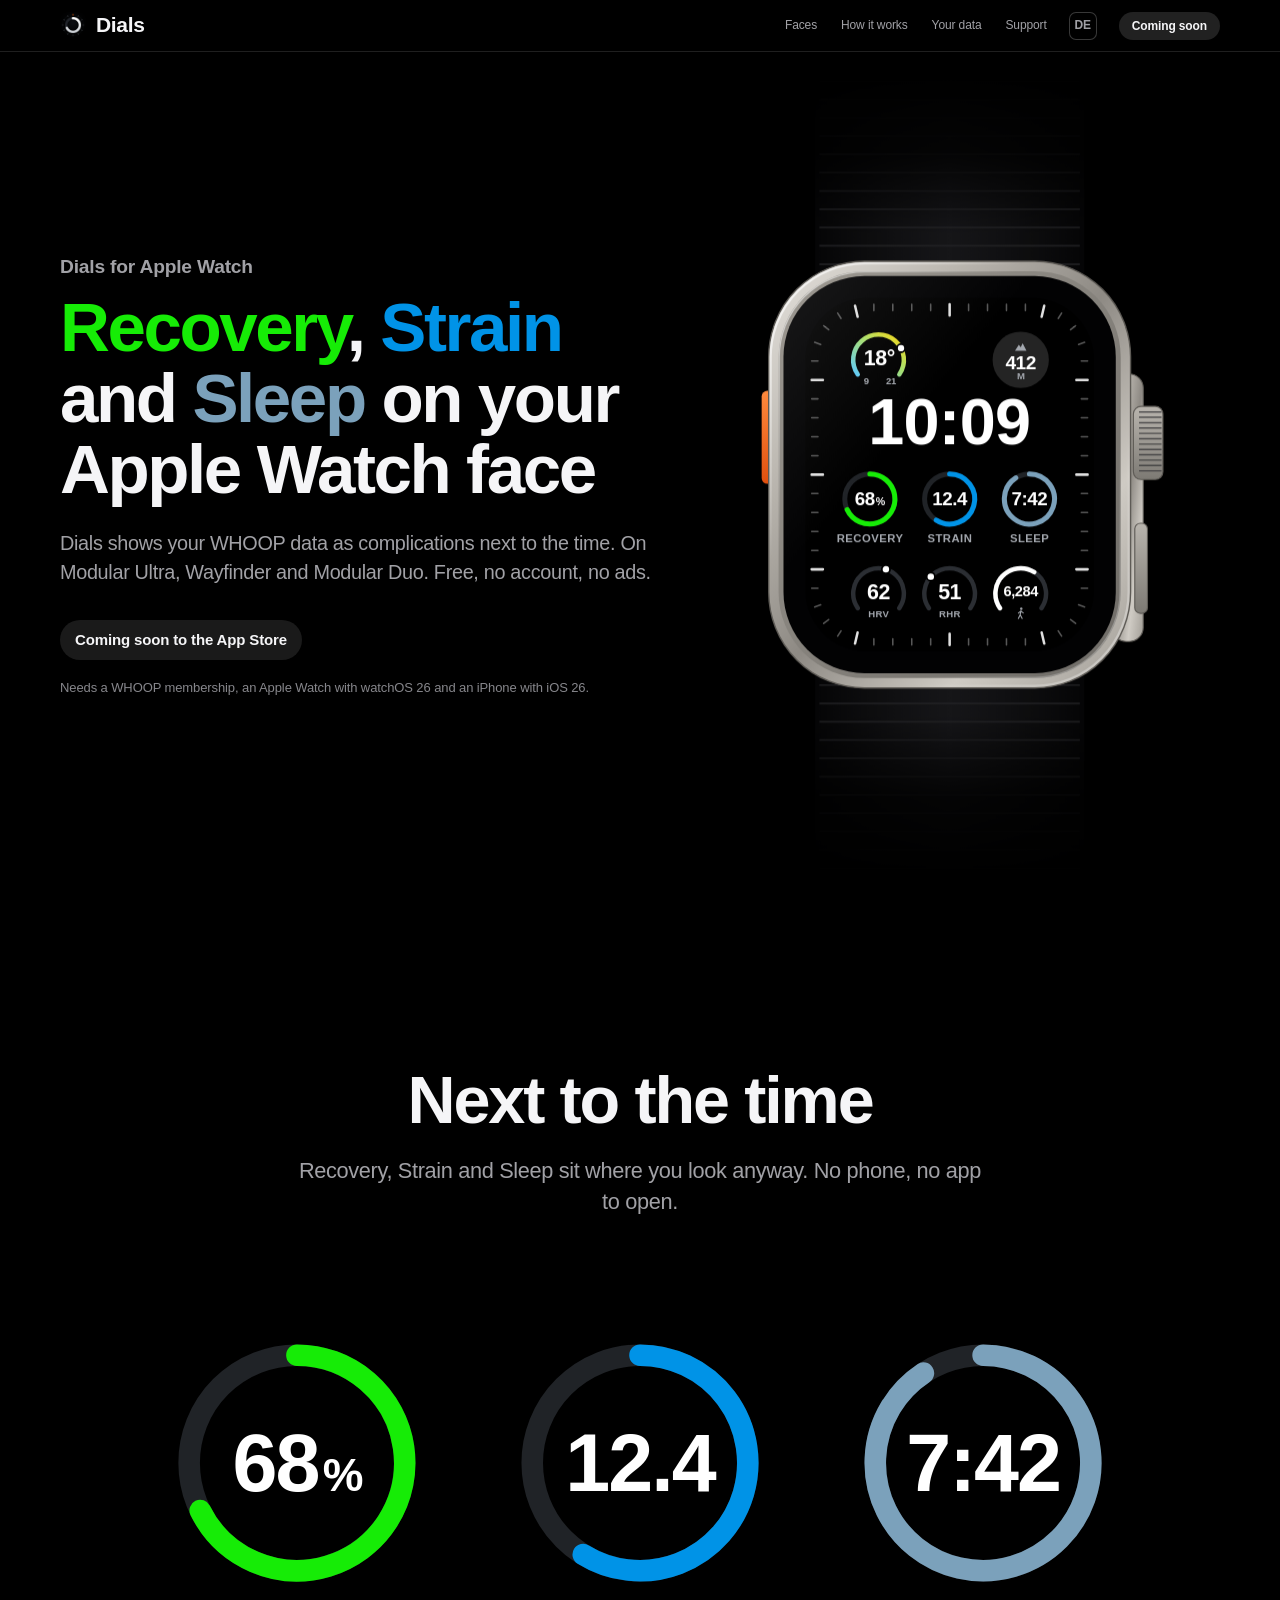
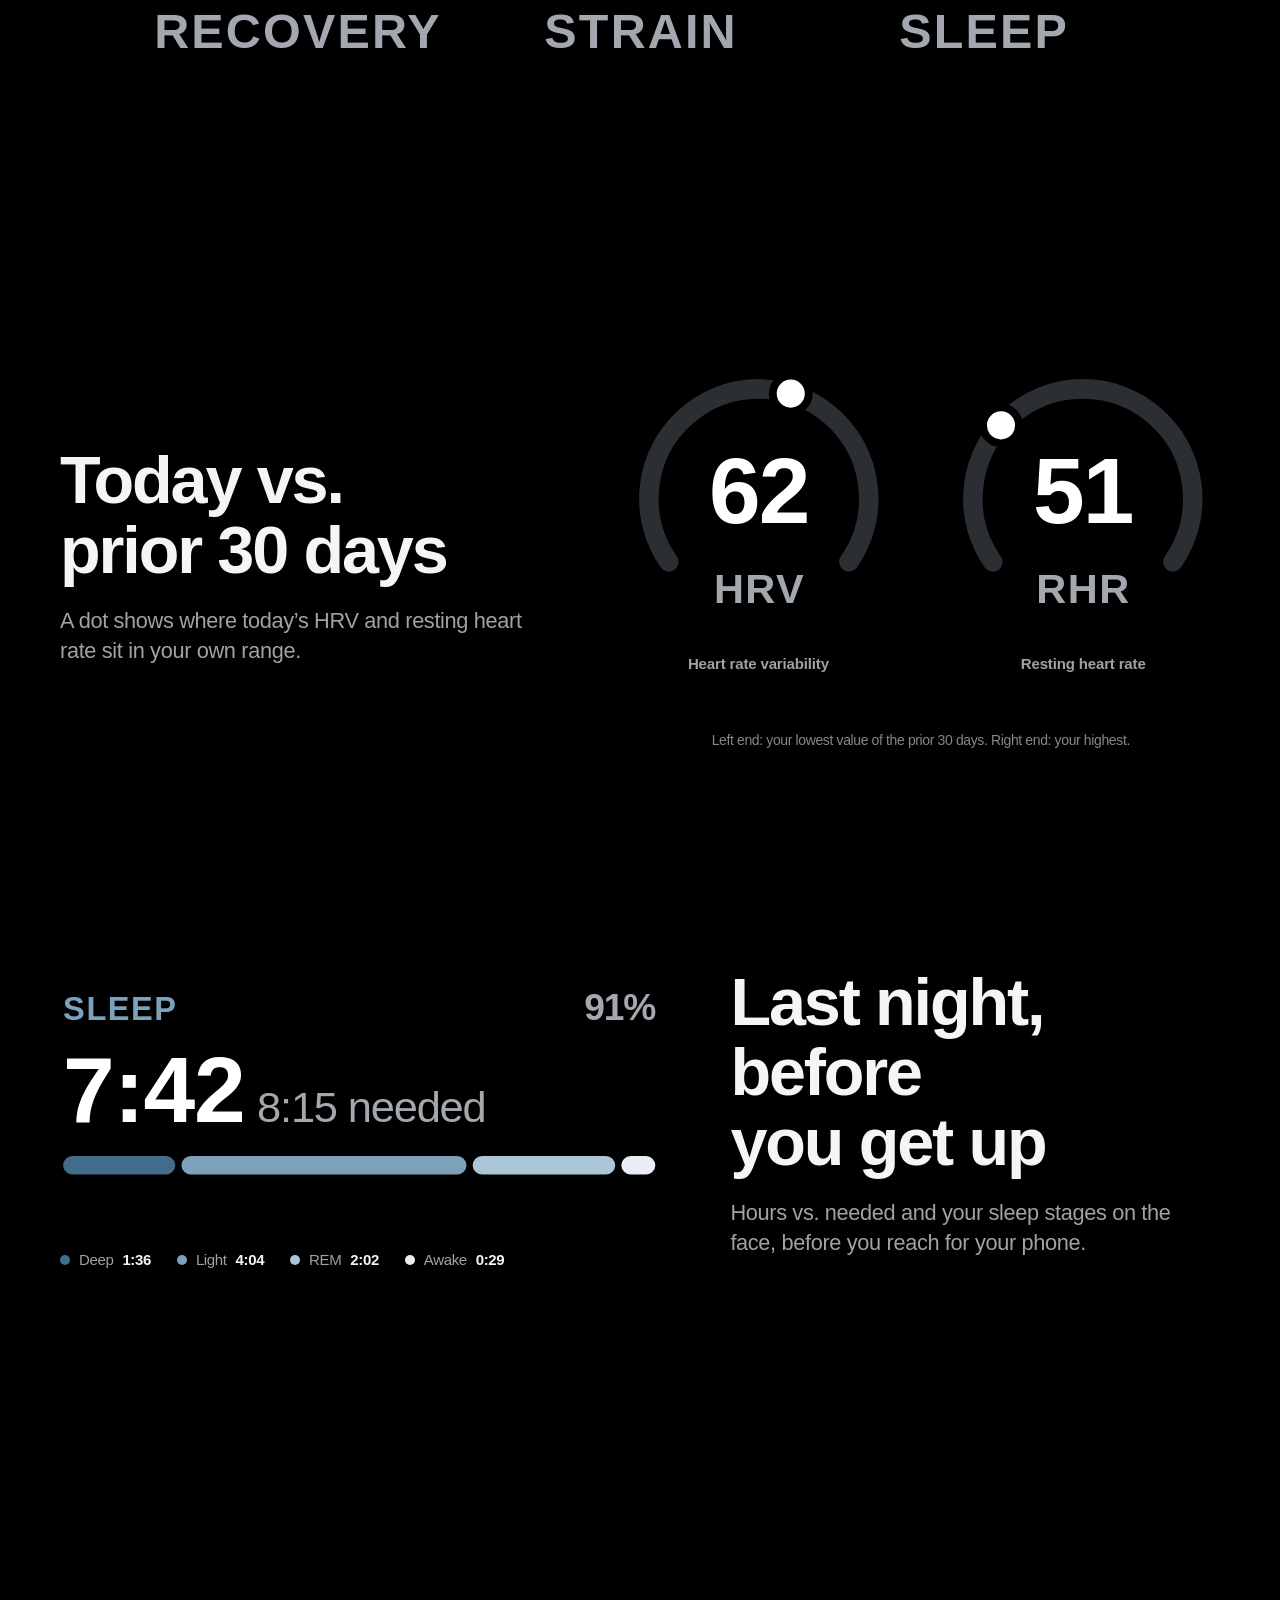
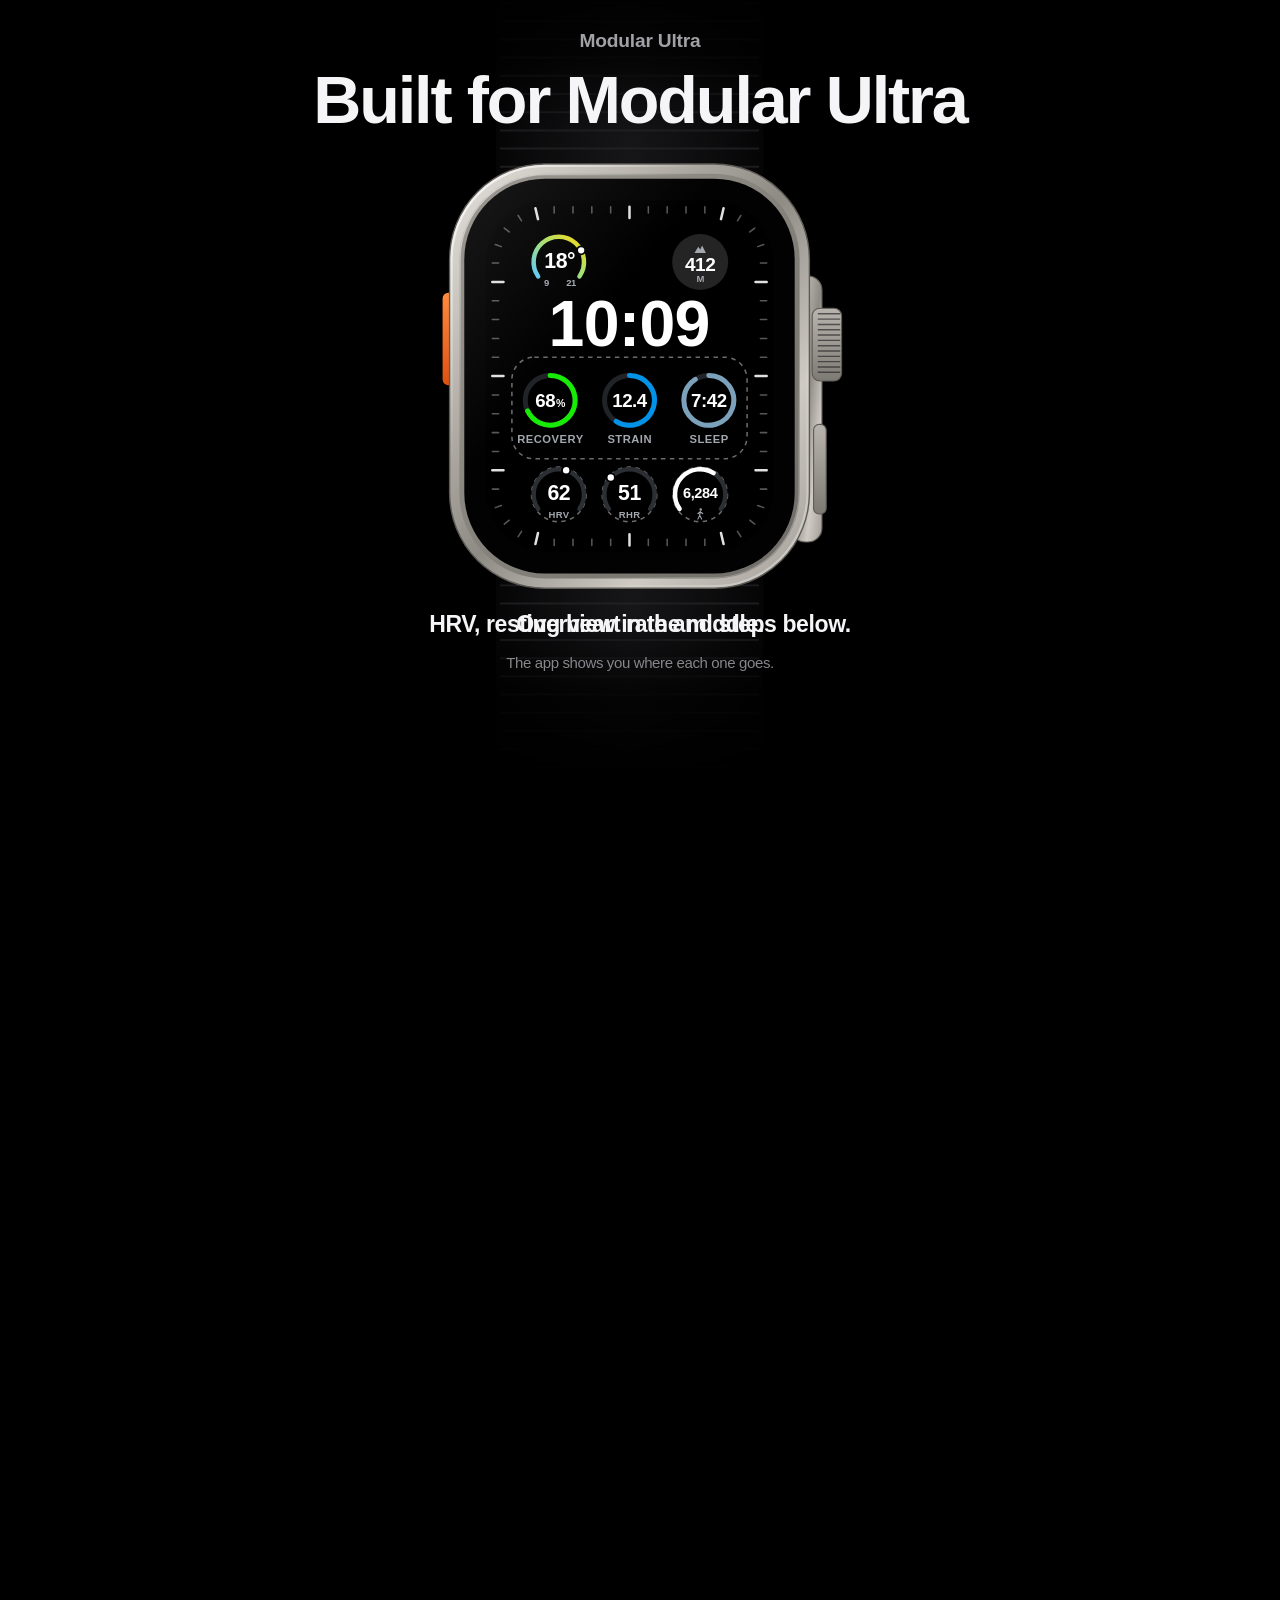
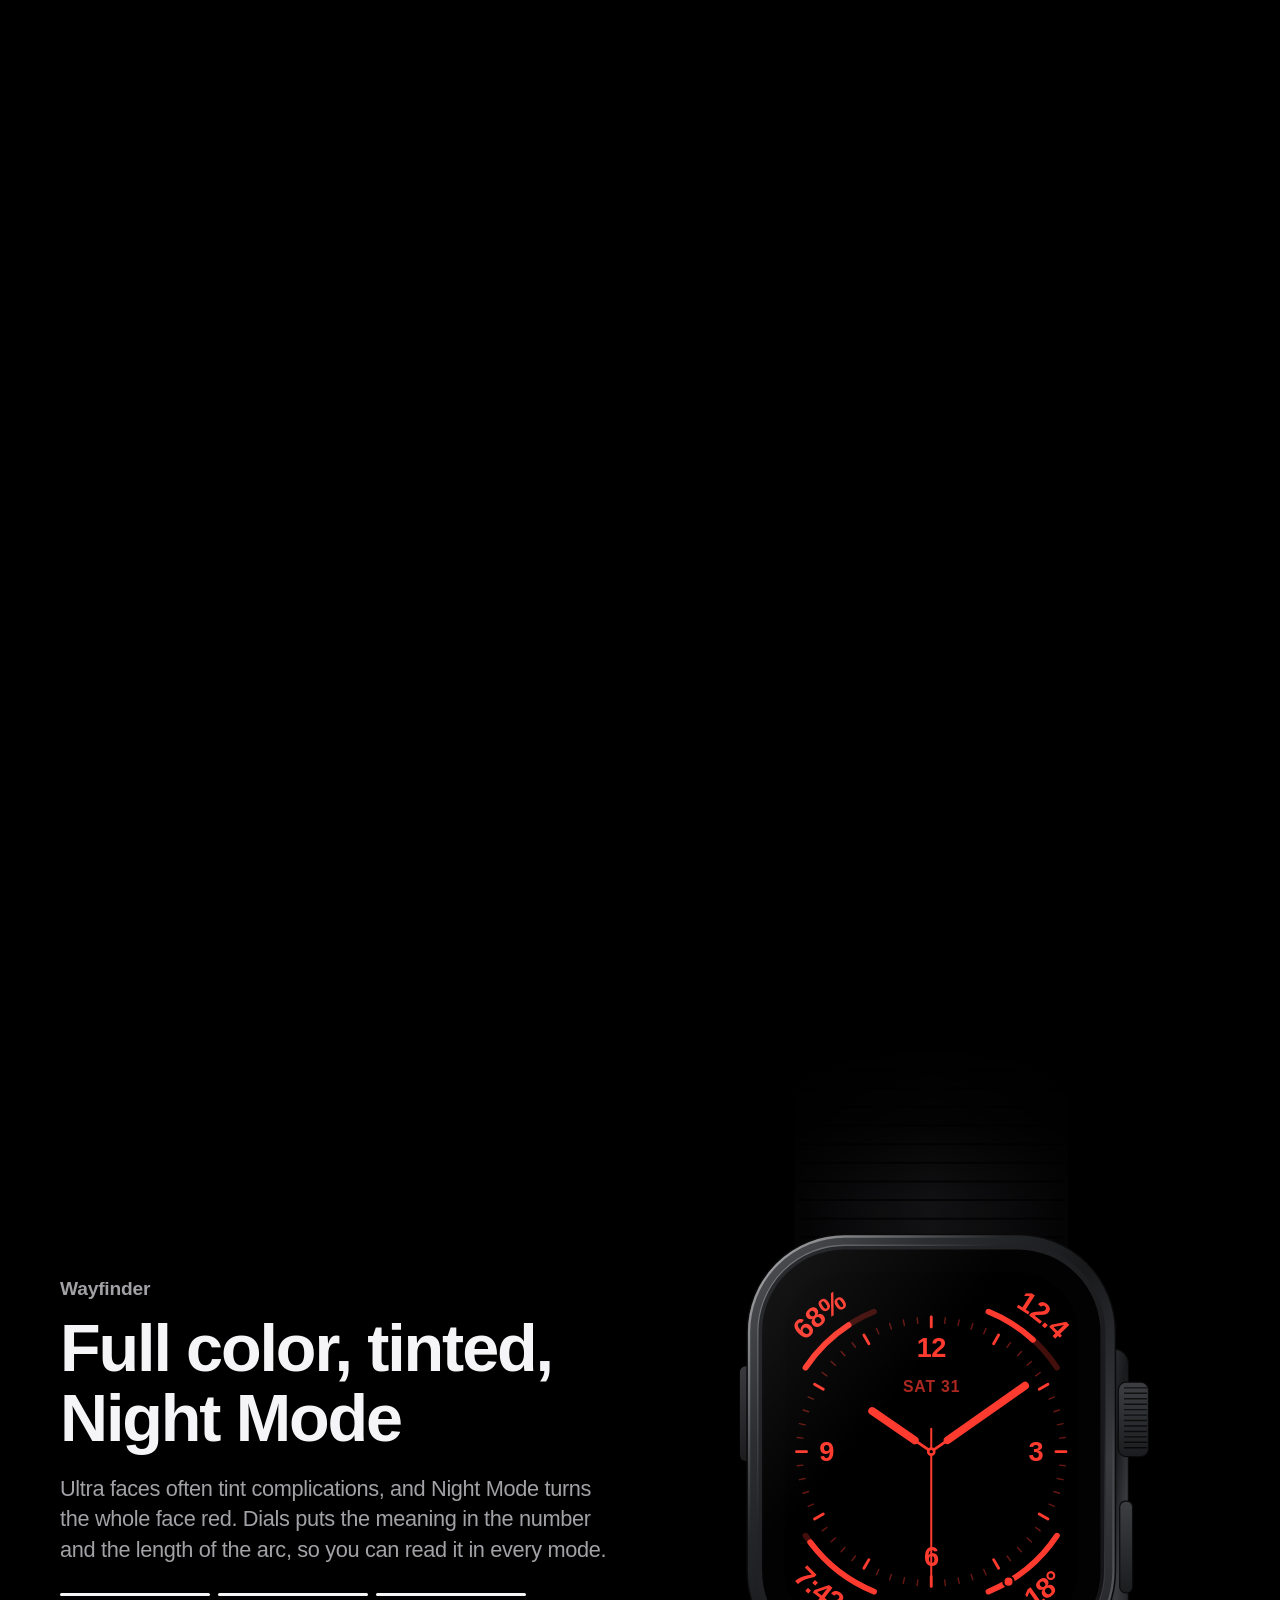
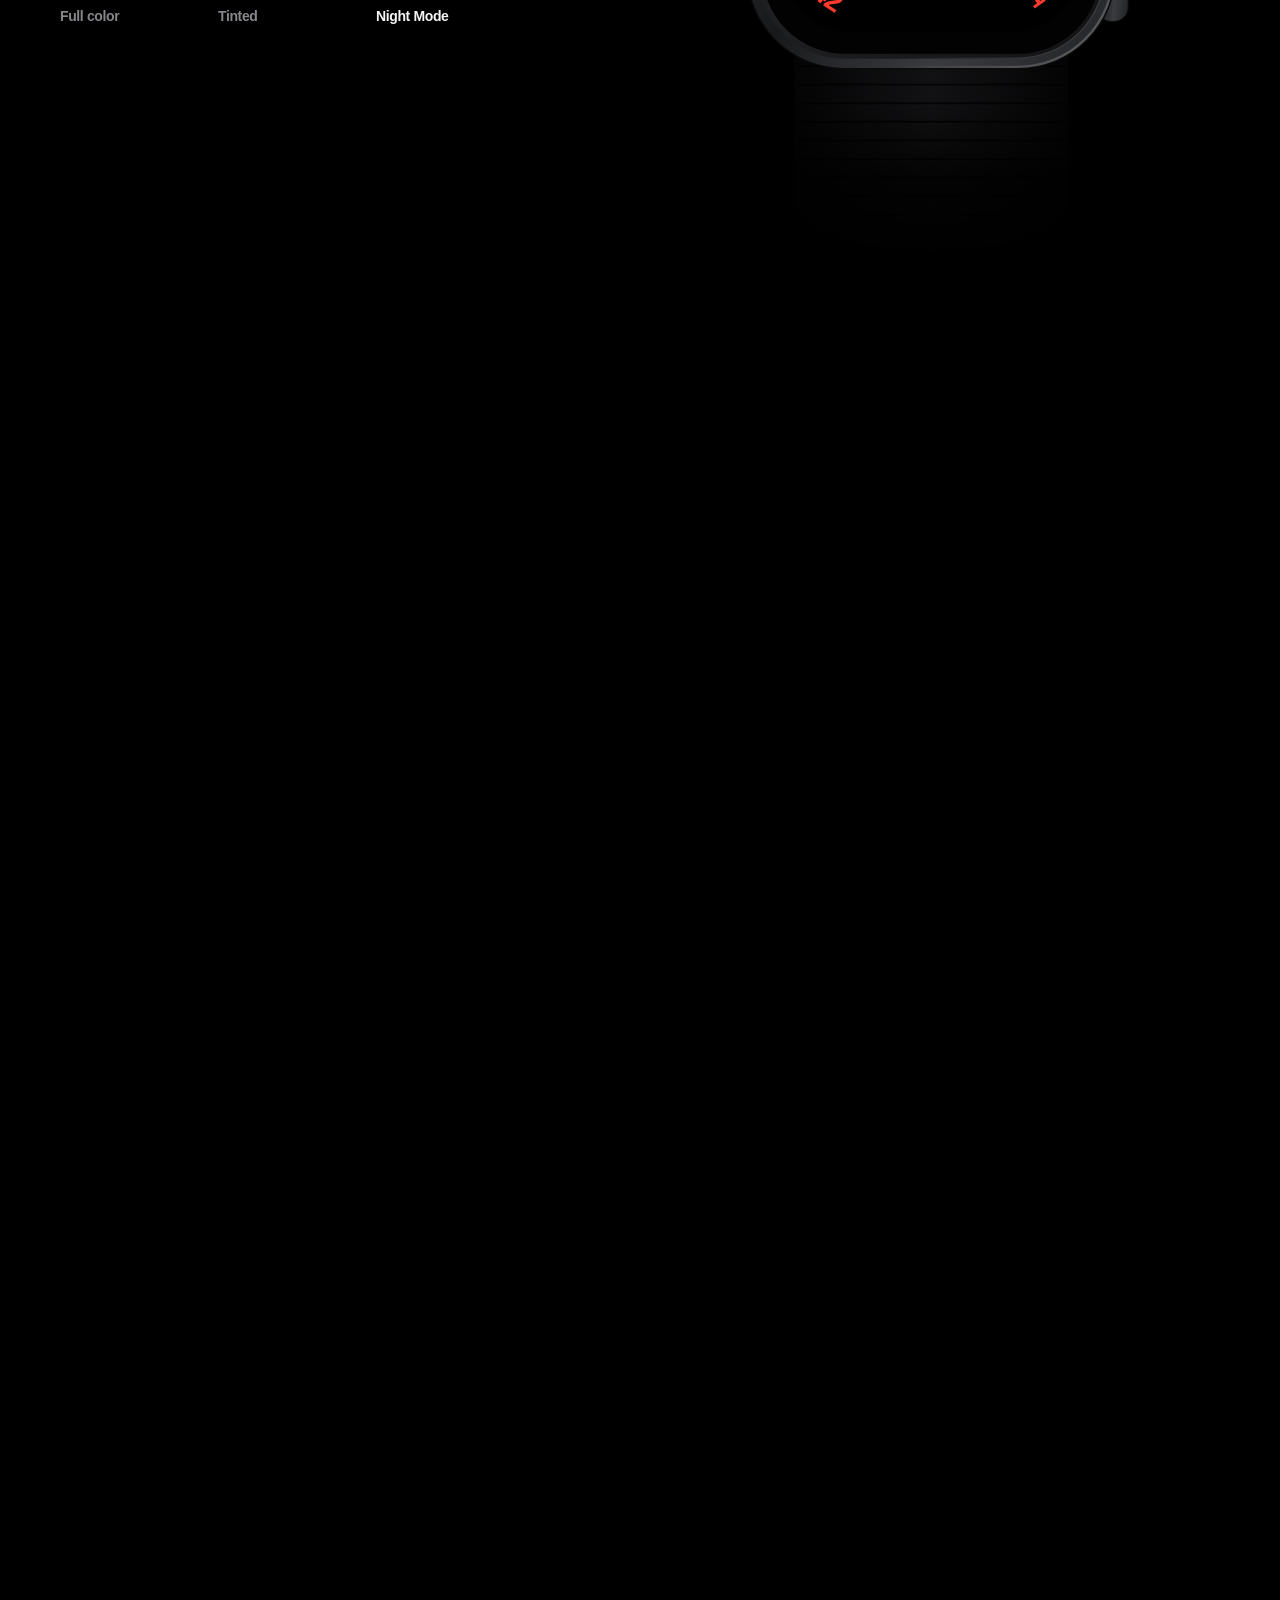
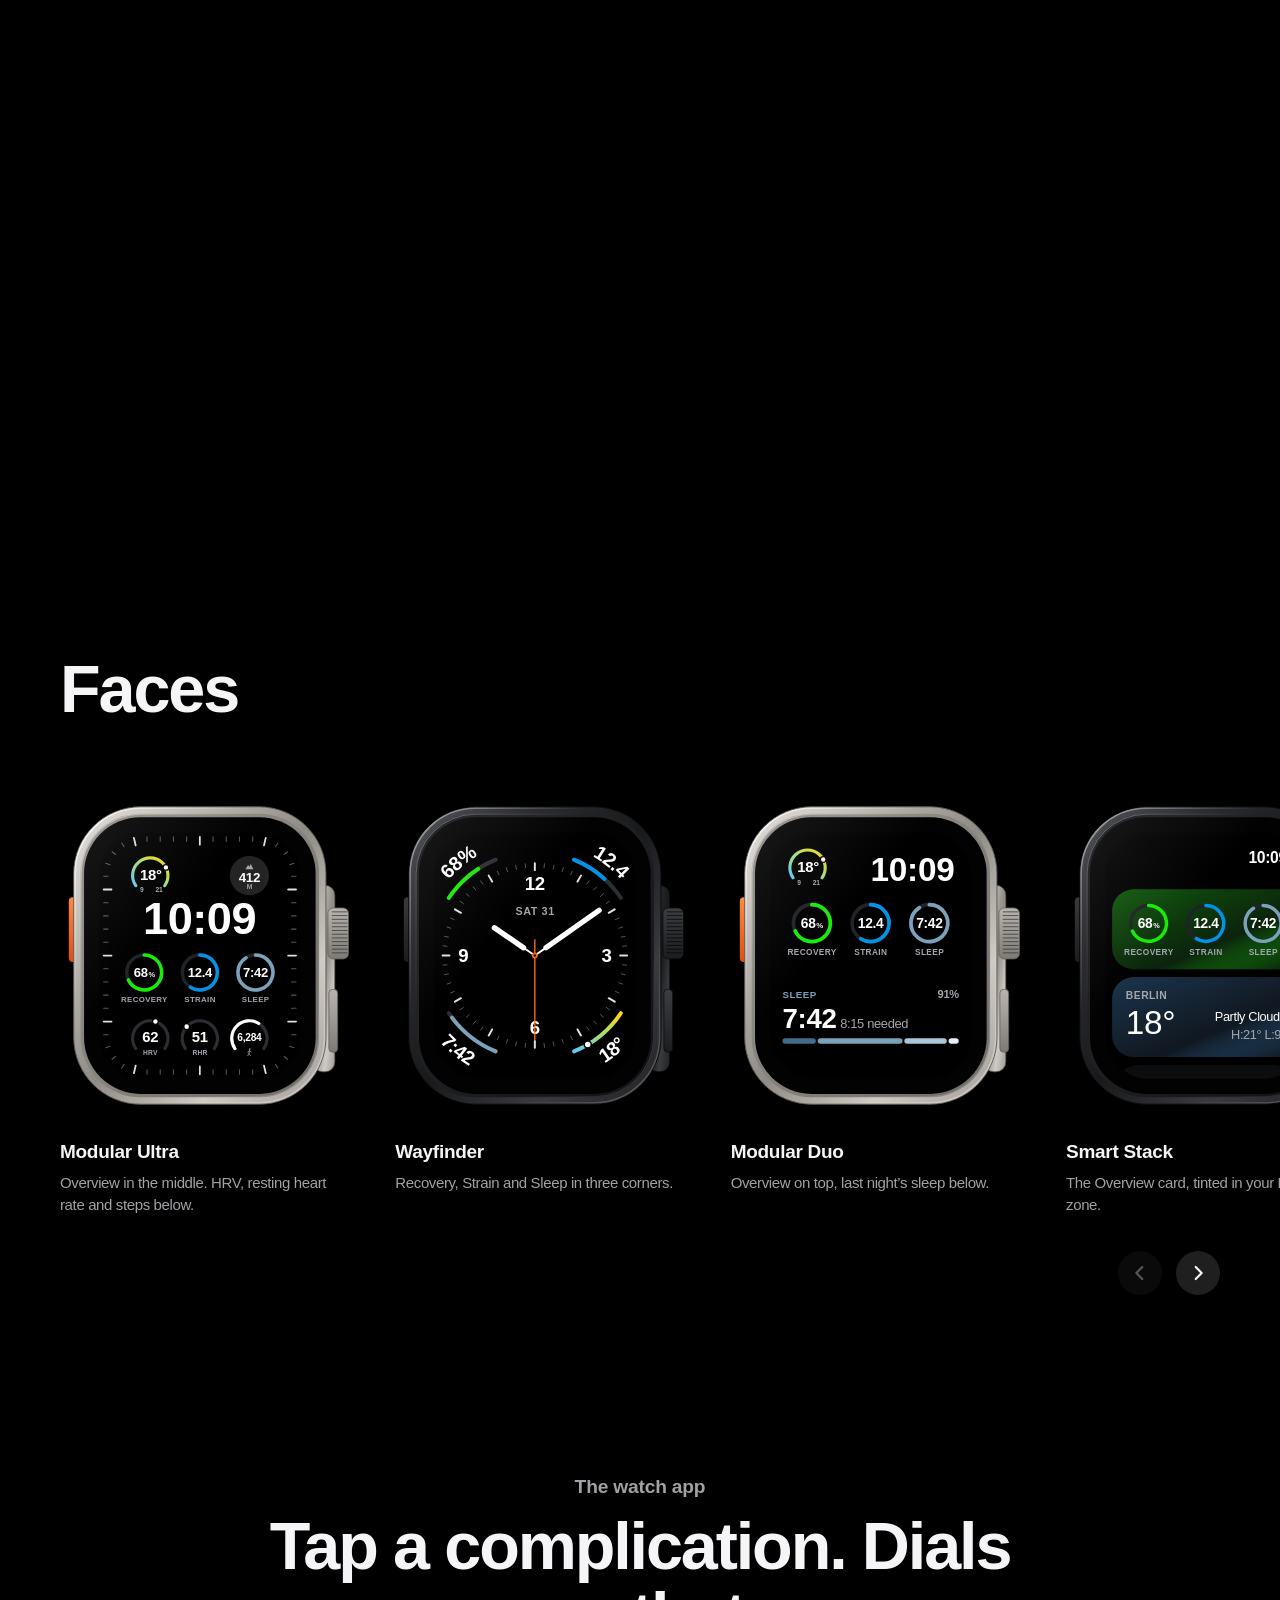
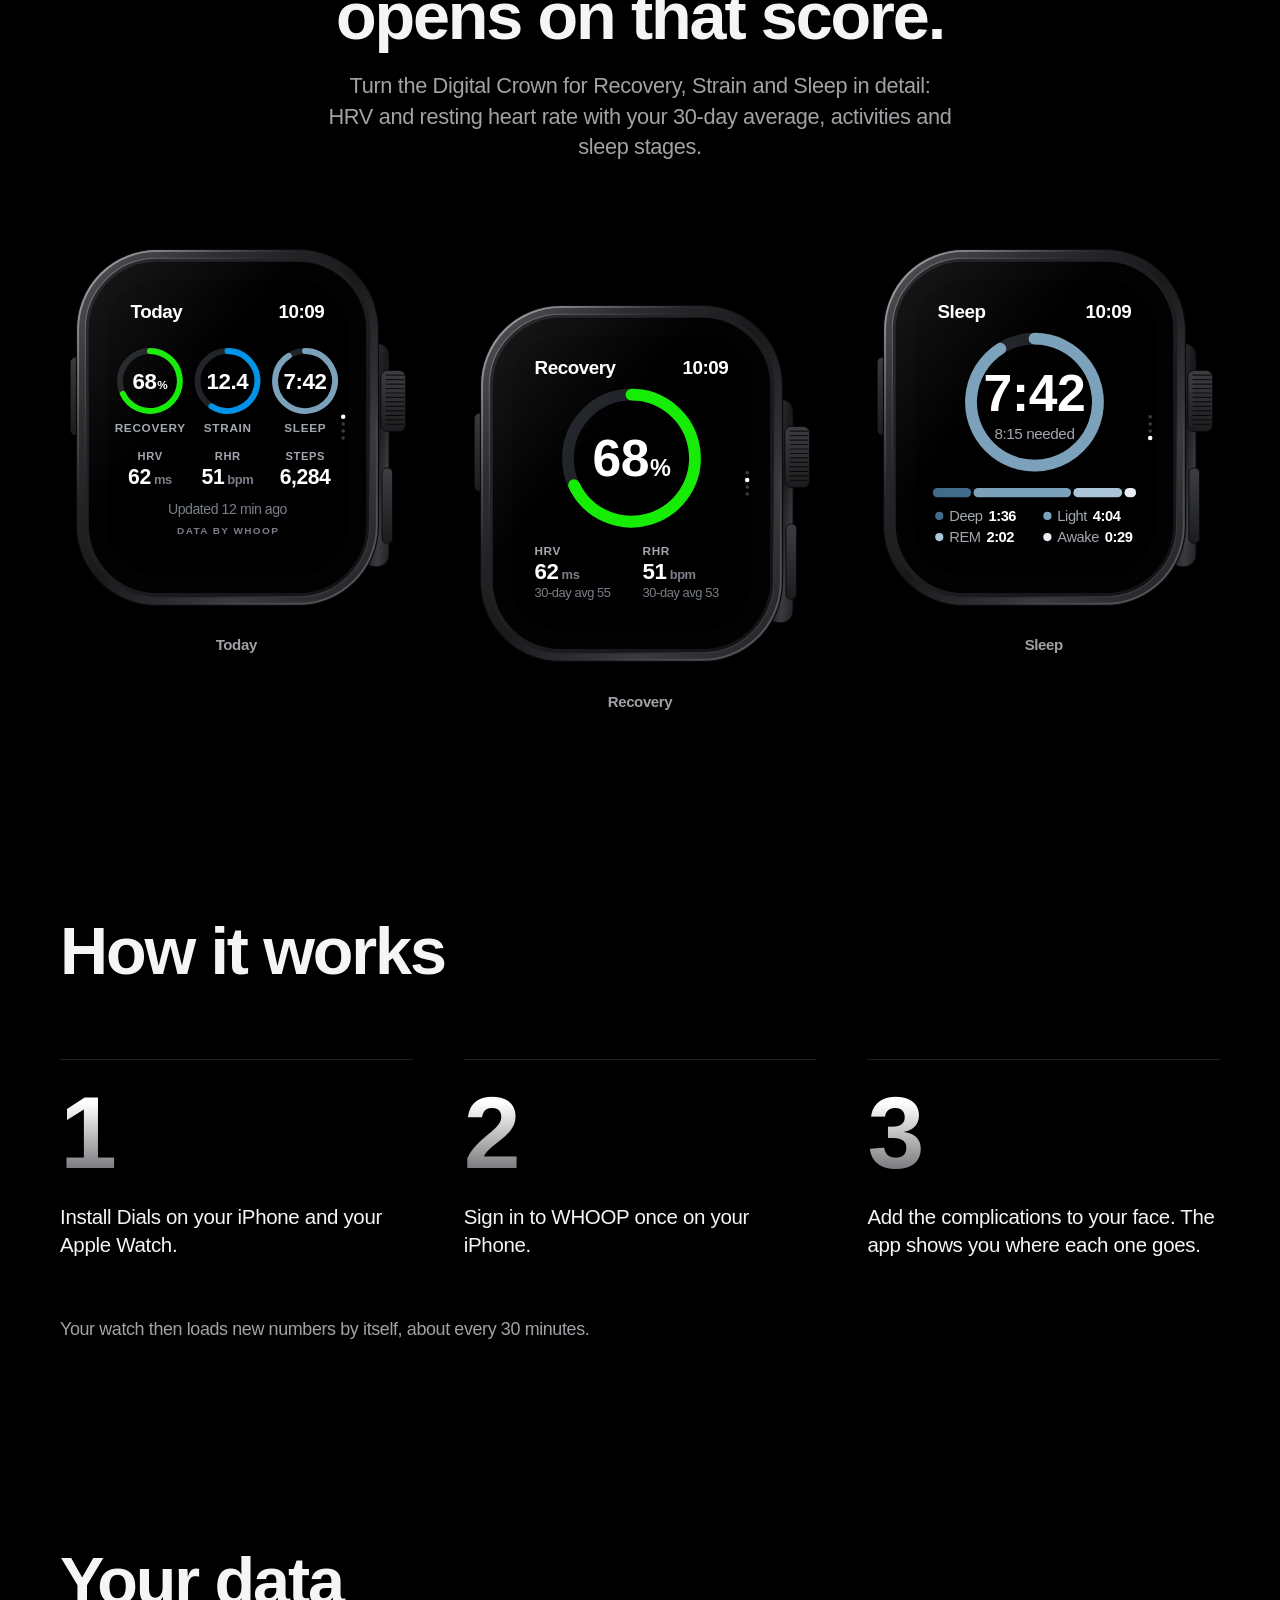
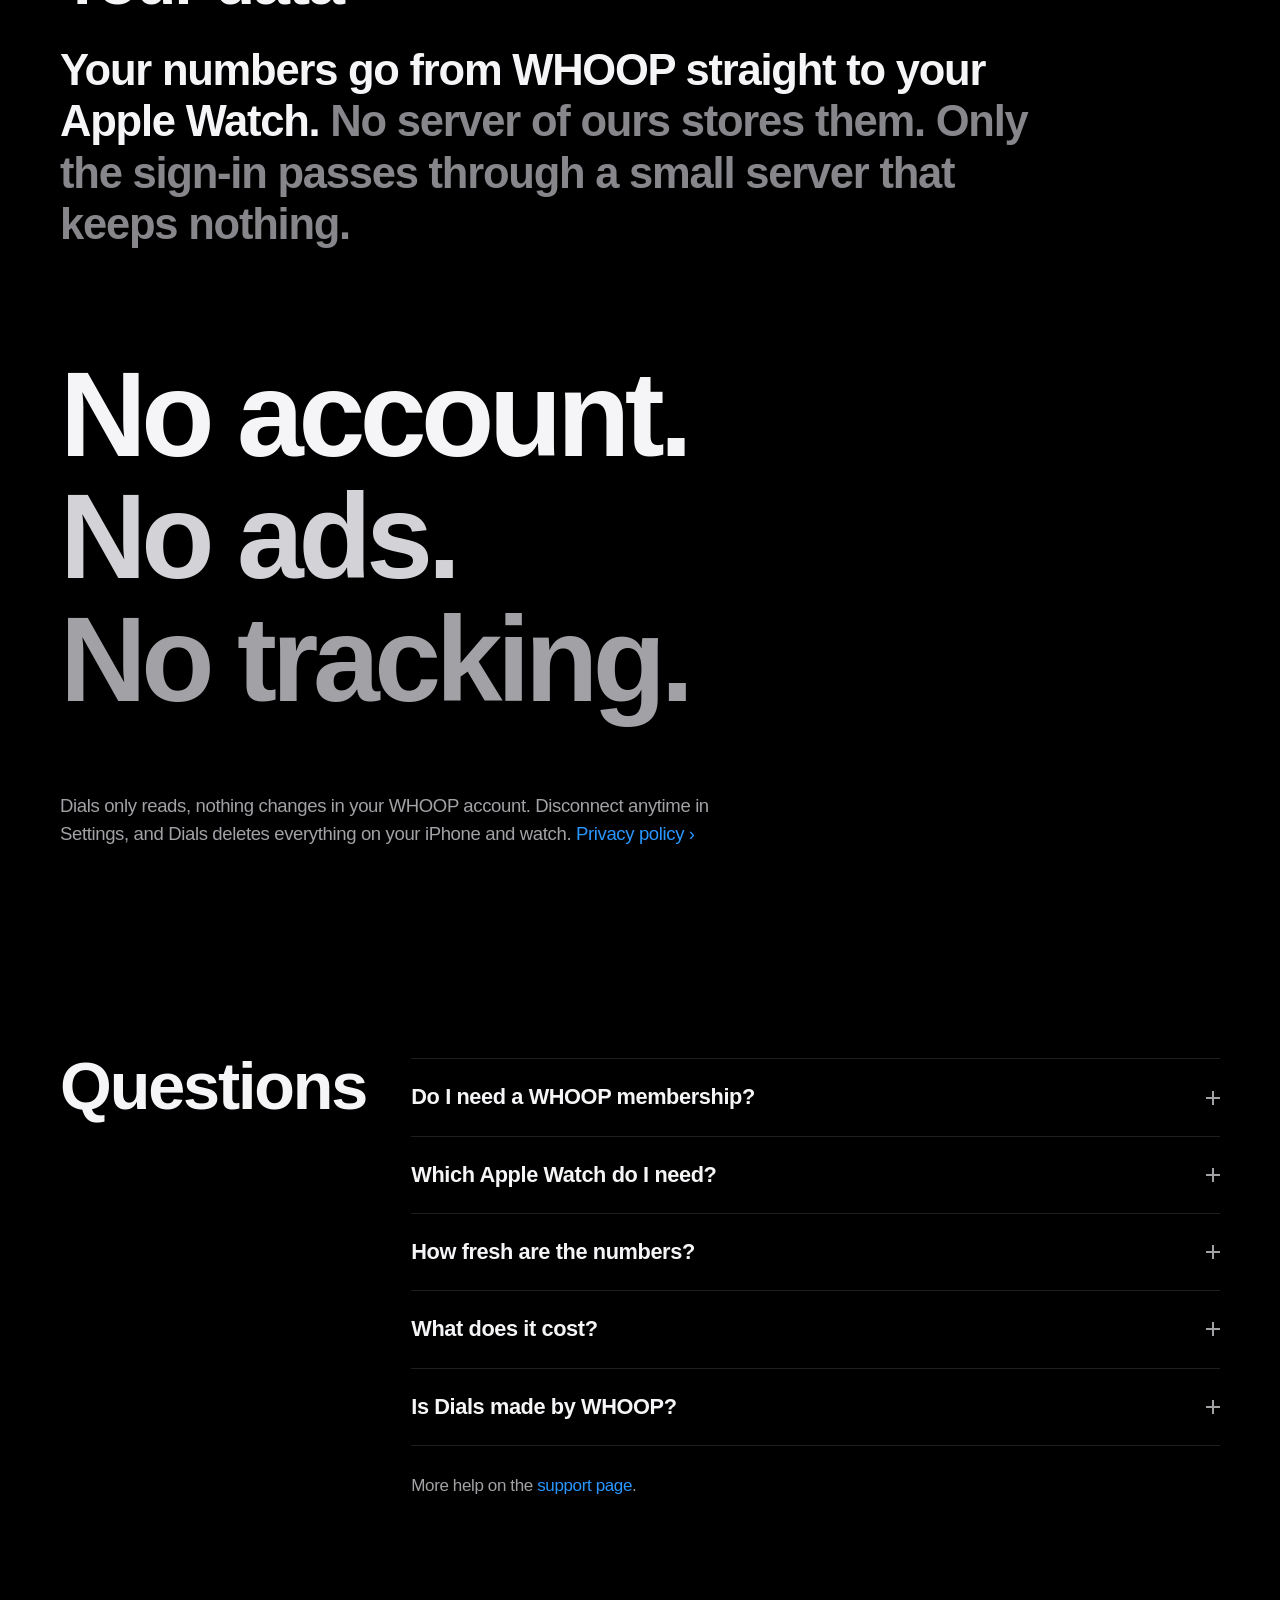
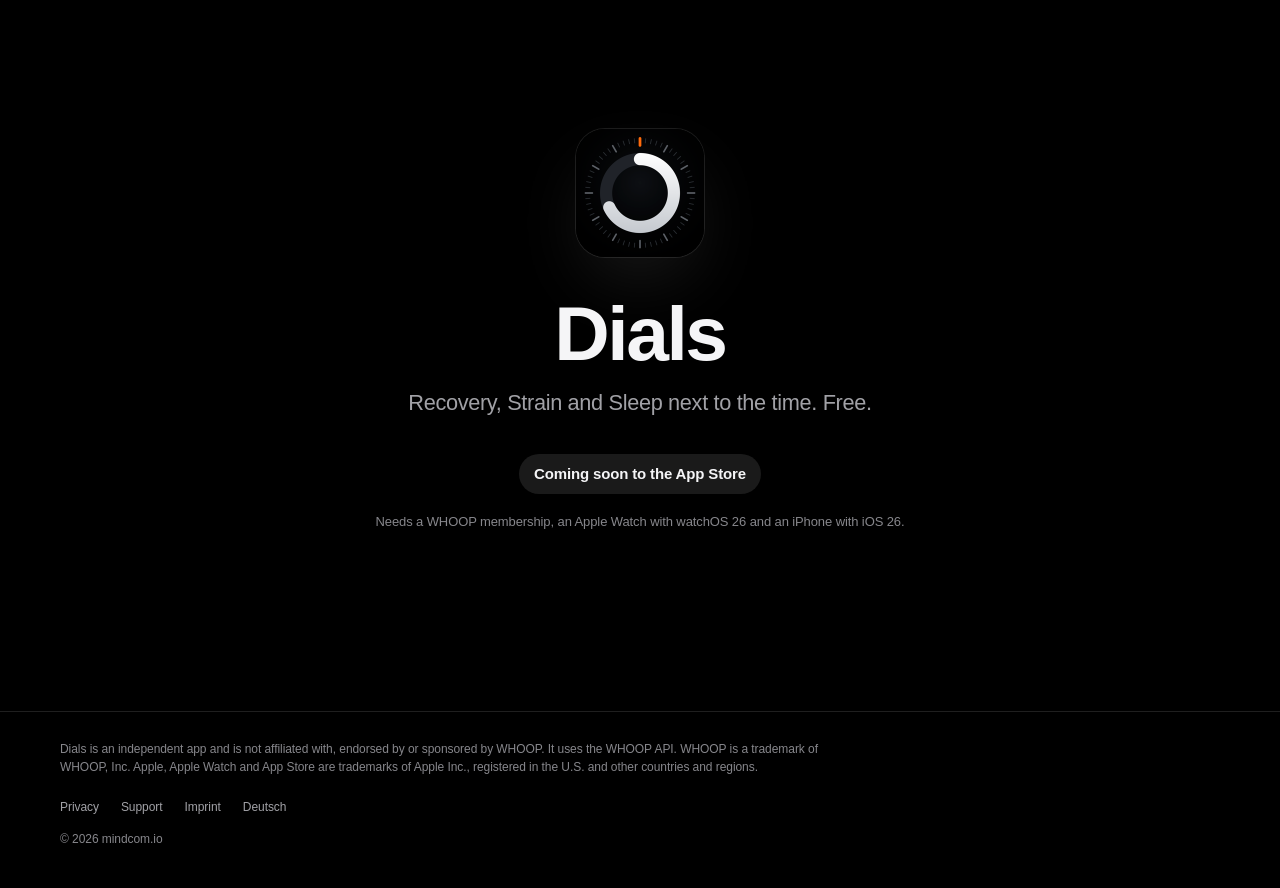
==== dials/index.html @ ec1d2c90 "Add Dials landing page under /dials/ Co-Authored-By: Claude Opus 5.5 <noreply@anthropic.com>" ====
<!doctype html>
<html lang="en">
<head>
<meta charset="utf-8">
<meta name="viewport" content="width=device-width,initial-scale=1,viewport-fit=cover">
<title>Dials: Recovery, Strain and Sleep on Apple Watch</title>
<meta name="description" content="Free app that shows your WHOOP Recovery, Strain, Sleep, HRV and resting heart rate as complications on Modular Ultra, Wayfinder and Modular Duo.">
<link rel="canonical" href="https://mindcom.io/dials/">
<link rel="alternate" hreflang="en" href="https://mindcom.io/dials/">
<link rel="alternate" hreflang="de" href="https://mindcom.io/dials/de/">
<link rel="alternate" hreflang="x-default" href="https://mindcom.io/dials/">
<meta name="theme-color" content="#000000">
<meta name="color-scheme" content="dark">
<meta property="og:type" content="website">
<meta property="og:site_name" content="Dials">
<meta property="og:title" content="Dials: Recovery, Strain and Sleep on Apple Watch">
<meta property="og:description" content="Free app that shows your WHOOP Recovery, Strain, Sleep, HRV and resting heart rate as complications on Modular Ultra, Wayfinder and Modular Duo.">
<meta property="og:url" content="https://mindcom.io/dials/">
<meta property="og:locale" content="en_US">
<meta property="og:locale:alternate" content="de_DE">
<meta property="og:image" content="https://mindcom.io/dials/assets/og-en.png">
<meta property="og:image:width" content="1200">
<meta property="og:image:height" content="630">
<meta property="og:image:alt" content="Apple Watch Ultra with the Modular Ultra face showing Recovery, Strain and Sleep from Dials.">
<meta name="twitter:card" content="summary_large_image">
<meta name="twitter:title" content="Dials: Recovery, Strain and Sleep on Apple Watch">
<meta name="twitter:description" content="Free app that shows your WHOOP Recovery, Strain, Sleep, HRV and resting heart rate as complications on Modular Ultra, Wayfinder and Modular Duo.">
<meta name="twitter:image" content="https://mindcom.io/dials/assets/og-en.png">
<meta name="twitter:image:alt" content="Apple Watch Ultra with the Modular Ultra face showing Recovery, Strain and Sleep from Dials.">
<link rel="icon" href="assets/favicon.svg" type="image/svg+xml">
<link rel="icon" href="assets/favicon-32.png" sizes="32x32" type="image/png">
<link rel="apple-touch-icon" href="assets/apple-touch-icon.png">
<link rel="stylesheet" href="assets/site.css">
<script>(function(d){var e=d.documentElement;e.classList.add('js');try{if(matchMedia('(prefers-reduced-motion: reduce)').matches)e.classList.add('rm')}catch(_){}setTimeout(function(){if(!window.dialsReady)e.classList.remove('js')},3000)})(document)</script>
<script src="assets/site.js" defer></script>
<script type="application/ld+json">{"@context":"https://schema.org","@type":"SoftwareApplication","name":"Dials: Recovery & Strain","description":"Free app that shows your WHOOP Recovery, Strain, Sleep, HRV and resting heart rate as complications on Modular Ultra, Wayfinder and Modular Duo.","url":"https://mindcom.io/dials/","inLanguage":"en","applicationCategory":"HealthApplication","applicationSubCategory":"Health & Fitness","operatingSystem":"iOS 26, watchOS 26","image":"https://mindcom.io/dials/assets/app-icon-512.png","screenshot":"https://mindcom.io/dials/assets/og-en.png","offers":{"@type":"Offer","price":"0","priceCurrency":"EUR"},"author":{"@type":"Person","name":"Sergej Markwart","url":"https://mindcom.io/"},"publisher":{"@type":"Organization","name":"mindcom.io","url":"https://mindcom.io/"}}</script>
</head>
<body class="home">
<a class="skip" href="#main">Skip to content</a>
<svg class="sprite" width="0" height="0" aria-hidden="true" focusable="false"><defs><linearGradient id="tiN" x1="0" y1="0" x2="1" y2="1"><stop offset="0" stop-color="#E6E3DE"/><stop offset="0.25" stop-color="#BDB9B2"/><stop offset="0.5" stop-color="#8E8A84"/><stop offset="0.75" stop-color="#CFCBC4"/><stop offset="1" stop-color="#A29E97"/></linearGradient><linearGradient id="lipN" x1="0" y1="0" x2="1" y2="1"><stop offset="0" stop-color="#9C9891"/><stop offset="1" stop-color="#6F6C67"/></linearGradient><linearGradient id="crownN" x1="0" y1="0" x2="0" y2="1"><stop offset="0" stop-color="#B9B5AE"/><stop offset="1" stop-color="#7D7A74"/></linearGradient><linearGradient id="actN" x1="0" y1="0" x2="0" y2="1"><stop offset="0" stop-color="#FF8A3D"/><stop offset="1" stop-color="#E0500F"/></linearGradient><linearGradient id="bandGN" x1="0" y1="0" x2="1" y2="0"><stop offset="0" stop-color="#060607"/><stop offset=".3" stop-color="#121214"/><stop offset=".5" stop-color="#18181B"/><stop offset=".7" stop-color="#121214"/><stop offset="1" stop-color="#060607"/></linearGradient><linearGradient id="edgeN" x1="0" y1="0" x2="1" y2="1"><stop offset="0" stop-color="#fff" stop-opacity=".85"/><stop offset=".35" stop-color="#fff" stop-opacity="0"/><stop offset=".7" stop-color="#fff" stop-opacity="0"/><stop offset="1" stop-color="#fff" stop-opacity=".45"/></linearGradient>
<g id="bandN">
  <g mask="url(#bandMask)">
    <rect x="33" y="-135" width="191" height="170" fill="url(#bandGN)"/>
    <rect x="33" y="268" width="191" height="170" fill="url(#bandGN)"/>
    <path d="M36 -128H221M36 -115H221M36 -102H221M36 -89H221M36 -76H221M36 -63H221M36 -50H221M36 -37H221M36 -24H221M36 -11H221M36 2H221M36 15H221M36 288H221M36 301H221M36 314H221M36 327H221M36 340H221M36 353H221M36 366H221M36 379H221M36 392H221M36 405H221M36 418H221M36 431H221" stroke="#2A2A2D" stroke-width="1.4" opacity=".7"/>
  </g>
</g>
<g id="caseN">
  <rect x="-5" y="92" width="10" height="66" rx="4" fill="url(#actN)"/>
  <rect x="244" y="80" width="22" height="190" rx="10" fill="url(#tiN)" stroke="#5E5B56" stroke-width=".8"/>
  <rect x="259" y="103" width="21" height="52" rx="5.5" fill="url(#crownN)" stroke="#5E5B56" stroke-width=".8"/>
  <path d="M263 107H279M263 110.8H279M263 114.6H279M263 118.4H279M263 122.2H279M263 126H279M263 129.8H279M263 133.6H279M263 137.4H279M263 141.2H279M263 145H279M263 148.8H279" stroke="#2A2A2D" stroke-width="1" opacity=".7"/>
  <rect x="260" y="186" width="9" height="64" rx="4" fill="url(#crownN)" stroke="#5E5B56" stroke-width=".8"/>
  <rect width="257" height="303" rx="68" fill="url(#tiN)" stroke="#5E5B56" stroke-width="1"/>
  <rect x="1.4" y="1.4" width="254.2" height="300.2" rx="66.6" fill="none" stroke="url(#edgeN)" stroke-width="1.6"/>
  <rect x="7" y="7" width="243" height="289" rx="61" fill="url(#lipN)"/>
  <rect x="7.5" y="7.5" width="242" height="288" rx="60.5" fill="none" stroke="url(#edgeN)" stroke-width=".9" opacity=".8"/>
  <rect x="10.5" y="10.5" width="236" height="282" rx="57.5" fill="#020203"/>
</g><linearGradient id="tiB" x1="0" y1="0" x2="1" y2="1"><stop offset="0" stop-color="#55565B"/><stop offset="0.25" stop-color="#2C2D30"/><stop offset="0.5" stop-color="#18191B"/><stop offset="0.75" stop-color="#3A3B3F"/><stop offset="1" stop-color="#202124"/></linearGradient><linearGradient id="lipB" x1="0" y1="0" x2="1" y2="1"><stop offset="0" stop-color="#2A2B2E"/><stop offset="1" stop-color="#121214"/></linearGradient><linearGradient id="crownB" x1="0" y1="0" x2="0" y2="1"><stop offset="0" stop-color="#3D3E42"/><stop offset="1" stop-color="#1B1C1E"/></linearGradient><linearGradient id="actB" x1="0" y1="0" x2="0" y2="1"><stop offset="0" stop-color="#3A3A3D"/><stop offset="1" stop-color="#1C1C1E"/></linearGradient><linearGradient id="bandGB" x1="0" y1="0" x2="1" y2="0"><stop offset="0" stop-color="#040405"/><stop offset=".3" stop-color="#0E0E10"/><stop offset=".5" stop-color="#141416"/><stop offset=".7" stop-color="#0E0E10"/><stop offset="1" stop-color="#040405"/></linearGradient><linearGradient id="edgeB" x1="0" y1="0" x2="1" y2="1"><stop offset="0" stop-color="#fff" stop-opacity=".55"/><stop offset=".35" stop-color="#fff" stop-opacity="0"/><stop offset=".7" stop-color="#fff" stop-opacity="0"/><stop offset="1" stop-color="#fff" stop-opacity=".28"/></linearGradient>
<g id="bandB">
  <g mask="url(#bandMask)">
    <rect x="33" y="-135" width="191" height="170" fill="url(#bandGB)"/>
    <rect x="33" y="268" width="191" height="170" fill="url(#bandGB)"/>
    <path d="M36 -128H221M36 -115H221M36 -102H221M36 -89H221M36 -76H221M36 -63H221M36 -50H221M36 -37H221M36 -24H221M36 -11H221M36 2H221M36 15H221M36 288H221M36 301H221M36 314H221M36 327H221M36 340H221M36 353H221M36 366H221M36 379H221M36 392H221M36 405H221M36 418H221M36 431H221" stroke="#000" stroke-width="1.4" opacity=".7"/>
  </g>
</g>
<g id="caseB">
  <rect x="-5" y="92" width="10" height="66" rx="4" fill="url(#actB)"/>
  <rect x="244" y="80" width="22" height="190" rx="10" fill="url(#tiB)" stroke="#0A0A0B" stroke-width=".8"/>
  <rect x="259" y="103" width="21" height="52" rx="5.5" fill="url(#crownB)" stroke="#0A0A0B" stroke-width=".8"/>
  <path d="M263 107H279M263 110.8H279M263 114.6H279M263 118.4H279M263 122.2H279M263 126H279M263 129.8H279M263 133.6H279M263 137.4H279M263 141.2H279M263 145H279M263 148.8H279" stroke="#000" stroke-width="1" opacity=".7"/>
  <rect x="260" y="186" width="9" height="64" rx="4" fill="url(#crownB)" stroke="#0A0A0B" stroke-width=".8"/>
  <rect width="257" height="303" rx="68" fill="url(#tiB)" stroke="#0A0A0B" stroke-width="1"/>
  <rect x="1.4" y="1.4" width="254.2" height="300.2" rx="66.6" fill="none" stroke="url(#edgeB)" stroke-width="1.6"/>
  <rect x="7" y="7" width="243" height="289" rx="61" fill="url(#lipB)"/>
  <rect x="7.5" y="7.5" width="242" height="288" rx="60.5" fill="none" stroke="url(#edgeB)" stroke-width=".9" opacity=".8"/>
  <rect x="10.5" y="10.5" width="236" height="282" rx="57.5" fill="#020203"/>
</g><linearGradient id="bandFade" x1="0" y1="-135" x2="0" y2="438" gradientUnits="userSpaceOnUse"><stop offset="0" stop-color="#fff" stop-opacity="0"/><stop offset=".1" stop-color="#fff" stop-opacity=".18"/><stop offset=".2" stop-color="#fff" stop-opacity=".9"/><stop offset=".8" stop-color="#fff" stop-opacity=".9"/><stop offset=".9" stop-color="#fff" stop-opacity=".18"/><stop offset="1" stop-color="#fff" stop-opacity="0"/></linearGradient><linearGradient id="wgrad" x1="0" y1="1" x2="1" y2="0"><stop offset="0" stop-color="#5AC8FA"/><stop offset=".55" stop-color="#A8E06A"/><stop offset="1" stop-color="#FFD60A"/></linearGradient><mask id="bandMask" maskUnits="userSpaceOnUse" x="0" y="-135" width="257" height="573"><rect x="0" y="-135" width="257" height="573" fill="url(#bandFade)"/></mask><linearGradient id="glareG" x1="0" y1="0" x2="1" y2="1"><stop offset="0" stop-color="#fff" stop-opacity=".09"/><stop offset=".38" stop-color="#fff" stop-opacity="0"/></linearGradient><g id="glare"><rect x="10.5" y="10.5" width="236" height="282" rx="57.5" fill="url(#glareG)" pointer-events="none"/></g></defs></svg>
<header class="lnav">
<div class="lnav-in">
<a class="brand" href="#top"><img src="assets/app-icon-64.png" alt="" width="26" height="26">Dials</a>
<nav class="lnav-links" aria-label="Dials">
<a href="#faces">Faces</a>
<a href="#how">How it works</a>
<a href="#data">Your data</a>
<a href="support/">Support</a>
</nav>
<a class="lnav-lang" href="de/" hreflang="de" lang="de"><span class="sr-only">Deutsch</span><span aria-hidden="true">DE</span></a>
<a class="pill" href="#appstore" data-appstore data-live="Download">Coming soon</a>
</div>
</header>
<main id="main">
<section class="hero" id="top">
<div class="wrap hero-grid">
<div class="hero-copy">
<p class="eyebrow">Dials for Apple Watch</p>
<h1 class="hero-title"><span class="c-rec">Recovery</span>, <span class="c-str">Strain</span> and <span class="c-slp">Sleep</span> on your Apple Watch face</h1>
<p class="hero-sub">Dials shows your WHOOP data as complications next to the time. On Modular Ultra, Wayfinder and Modular Duo. Free, no account, no ads.</p>
<div class="get ">
<a class="badge" href="#appstore" data-appstore><img src="assets/app-store-en.svg" alt="Download on the App Store" width="150" height="50"></a>
<p class="soon" data-soon>Coming soon to the App Store</p>
</div>
<p class="req">Needs a WHOOP membership, an Apple Watch with watchOS 26 and an iPhone with iOS 26.</p>
</div>
<div class="hero-watch"><div class="px" data-anim data-delay="500" data-parallax="-0.07">
<svg class="watch ws m-full " viewBox="-14 -135 300 573" role="img" aria-label="Apple Watch Ultra with the Modular Ultra face. In the middle Dials shows Recovery 68 percent, Strain 12.4 and Sleep 7 hours 42 minutes. Below: HRV 62, resting heart rate 51 and 6,284 steps." ><defs><clipPath id="sc1"><rect x="26" y="26" width="205" height="251" rx="44"/></clipPath></defs><use href="#bandN"/><use href="#caseN"/><g clip-path="url(#sc1)"><g transform="translate(26 26)"><rect width="205" height="251" fill="#000"/><path class="tick" d="M115.96 4.5L115.96 9M129.41 4.5L129.41 9M142.87 4.5L142.87 9M156.32 4.5L156.32 9M182.03 10.79L179.61 14.58M191.95 19.78L188.41 22.56M198.35 31.55L194.09 33.01M200.5 44.77L196 44.77M200.5 71.68L196 71.68M200.5 85.13L196 85.13M200.5 98.59L196 98.59M200.5 112.04L196 112.04M200.5 138.96L196 138.96M200.5 152.41L196 152.41M200.5 165.87L196 165.87M200.5 179.32L196 179.32M200.5 206.23L196 206.23M198.35 219.45L194.09 217.99M191.95 231.22L188.41 228.44M182.03 240.21L179.61 236.42M156.32 246.5L156.32 242M142.87 246.5L142.87 242M129.41 246.5L129.41 242M115.96 246.5L115.96 242M89.04 246.5L89.04 242M75.59 246.5L75.59 242M62.13 246.5L62.13 242M48.68 246.5L48.68 242M22.97 240.21L25.39 236.42M13.05 231.22L16.59 228.44M6.65 219.45L10.91 217.99M4.5 206.23L9 206.23M4.5 179.32L9 179.32M4.5 165.87L9 165.87M4.5 152.41L9 152.41M4.5 138.96L9 138.96M4.5 112.04L9 112.04M4.5 98.59L9 98.59M4.5 85.13L9 85.13M4.5 71.68L9 71.68M4.5 44.77L9 44.77M6.65 31.55L10.91 33.01M13.05 19.78L16.59 22.56M22.97 10.79L25.39 14.58M48.68 4.5L48.68 9M62.13 4.5L62.13 9M75.59 4.5L75.59 9M89.04 4.5L89.04 9" stroke-width="1.1" stroke-linecap="round"/><path class="tick maj" d="M102.5 4.5L102.5 12.5M169.69 5.57L167.86 13.36M200.5 58.22L192.5 58.22M200.5 125.5L192.5 125.5M200.5 192.78L192.5 192.78M169.69 245.43L167.86 237.64M102.5 246.5L102.5 238.5M35.31 245.43L37.14 237.64M4.5 192.78L12.5 192.78M4.5 125.5L12.5 125.5M4.5 58.22L12.5 58.22M35.31 5.57L37.14 13.36" stroke-width="1.8" stroke-linecap="round"/><g transform="translate(32 24) scale(0.8)"><path class="wg" d="M6.57 37.91A22.5 22.5 0 1 1 43.43 37.91" fill="none" stroke-width="4" stroke-linecap="round"/><circle class="mk" cx="44.96" cy="14.61" r="3.6" stroke-width="1.6"/><text class="num cn tab" x="25.8" y="30.19" font-size="19" font-weight="600" text-anchor="middle">18°</text><text class="lab tab" x="14" y="46.5" font-size="8.5" font-weight="700" text-anchor="middle">9</text><text class="lab tab" x="36" y="46.5" font-size="8.5" font-weight="700" text-anchor="middle">21</text></g><g transform="translate(133 24) scale(0.8)"><circle class="wbg" cx="25" cy="25" r="25"/><path class="labf" transform="translate(25 13.5) scale(0.85)" d="M-6 4L-2 -2.4L0 0.4L2 -3.8L6 4Z"/><text class="num cn tab" x="25" y="32.98" font-size="17" font-weight="600" text-anchor="middle">412</text><text class="lab tab" x="25" y="42.5" font-size="8.5" font-weight="700" text-anchor="middle">M</text></g><text class="face tab" x="102.25" y="104" font-size="46" font-weight="600" text-anchor="middle" letter-spacing="-0.5">10:09</text><g transform="translate(17.5 112) scale(0.89)"><circle class="trk" cx="31.83" cy="34.6" r="20" fill="none" stroke-width="4"/><path class="arc" data-arc pathLength="1" style="--c:#16EC06" d="M31.83 14.6A20 20 0 1 1 13.74 43.12" fill="none" stroke-width="4" stroke-linecap="round"/><text class="num cn tab" x="31.83" y="39.88" font-size="15" font-weight="600" text-anchor="middle"><tspan data-v="68" data-f="int">68</tspan><tspan font-size="8.5" dx="0.8" class="">%</tspan></text><text class="lab" x="32.03" y="68.9" font-size="9" font-weight="700" text-anchor="middle" letter-spacing="0.4">RECOVERY</text><circle class="trk" cx="95.5" cy="34.6" r="20" fill="none" stroke-width="4"/><path class="arc" data-arc pathLength="1" style="--c:#0093E7" d="M95.5 14.6A20 20 0 1 1 84.73 51.45" fill="none" stroke-width="4" stroke-linecap="round"/><text class="num cn tab" x="95.5" y="39.88" font-size="15" font-weight="600" text-anchor="middle"><tspan data-v="12.4" data-f="d1">12.4</tspan></text><text class="lab" x="95.7" y="68.9" font-size="9" font-weight="700" text-anchor="middle" letter-spacing="0.4">STRAIN</text><circle class="trk" cx="159.17" cy="34.6" r="20" fill="none" stroke-width="4"/><path class="arc" data-arc pathLength="1" style="--c:#7BA1BB" d="M159.17 14.6A20 20 0 1 1 148.45 17.71" fill="none" stroke-width="4" stroke-linecap="round"/><text class="num cn tab" x="159.17" y="39.88" font-size="15" font-weight="600" text-anchor="middle"><tspan data-v="462" data-f="hm">7:42</tspan></text><text class="lab" x="159.37" y="68.9" font-size="9" font-weight="700" text-anchor="middle" letter-spacing="0.4">SLEEP</text></g><g transform="translate(32 190) scale(0.8)"><path class="trko" d="M6.57 37.91A22.5 22.5 0 1 1 43.43 37.91" fill="none" stroke-width="4" stroke-linecap="round"/><g data-rot="141.89" data-cx="25" data-cy="25"><circle class="mk" cx="31.54" cy="3.47" r="3.68" stroke-width="1.6"/></g><text class="num cn tab" x="25" y="29.89" font-size="19" font-weight="600" text-anchor="middle"><tspan data-v="62" data-f="int">62</tspan></text><text class="lab tab" x="25.15" y="46.4" font-size="8.5" font-weight="700" text-anchor="middle" letter-spacing="0.3">HRV</text></g><g transform="translate(82.5 190) scale(0.8)"><path class="trko" d="M6.57 37.91A22.5 22.5 0 1 1 43.43 37.91" fill="none" stroke-width="4" stroke-linecap="round"/><g data-rot="76.92" data-cx="25" data-cy="25"><circle class="mk" cx="8.26" cy="9.97" r="3.68" stroke-width="1.6"/></g><text class="num cn tab" x="25" y="29.89" font-size="19" font-weight="600" text-anchor="middle"><tspan data-v="51" data-f="int">51</tspan></text><text class="lab tab" x="25.15" y="46.4" font-size="8.5" font-weight="700" text-anchor="middle" letter-spacing="0.3">RHR</text></g><g transform="translate(133 190) scale(0.8)"><path class="trko" d="M6.57 37.91A22.5 22.5 0 1 1 43.43 37.91" fill="none" stroke-width="4" stroke-linecap="round"/><path class="arc" data-arc pathLength="1" style="--c:#FFFFFF" d="M6.57 37.91A22.5 22.5 0 0 1 36.96 5.94" fill="none" stroke-width="4" stroke-linecap="round"/><text class="num cn tab" x="25" y="27.78" font-size="13" font-weight="600" text-anchor="middle"><tspan data-v="6284" data-f="grp">6,284</tspan></text><g class="labs" fill="none" stroke-width="1.2" stroke-linecap="round" stroke-linejoin="round" transform="translate(25 42.6) scale(0.8)"><circle cx="0.6" cy="-5.2" r="1.35" class="labf" stroke="none"/><path d="M0.2 -2.9 L-0.6 1.4 L1.6 5.6 M-0.6 1.4 L-2.6 5.6 M0.2 -2.4 L2.8 -0.6 M0 -2.6 L-2.6 -0.4"/></g></g></g></g><use href="#glare"/></svg>
</div></div>
</div>
</section>
<section class="glance" aria-labelledby="g-a">
<div class="wrap">
<div class="g-a" data-anim>
<div class="g-copy center" data-reveal><h2 class="title" id="g-a">Next to the time</h2><p class="lead">Recovery, Strain and Sleep sit where you look anyway. No phone, no app to open.</p></div>
<div class="g-overview" data-parallax="0.05"><svg class="ws m-full comp " viewBox="-1 -1 193 83.5" role="img" aria-label="Overview complication: Recovery 68 percent, Strain 12.4 of 21, Sleep 7 hours 42 minutes."><circle class="trk" cx="31.83" cy="34.6" r="20" fill="none" stroke-width="4"/><path class="arc" data-arc pathLength="1" style="--c:#16EC06" d="M31.83 14.6A20 20 0 1 1 13.74 43.12" fill="none" stroke-width="4" stroke-linecap="round"/><text class="num cn tab" x="31.83" y="39.88" font-size="15" font-weight="600" text-anchor="middle"><tspan data-v="68" data-f="int">68</tspan><tspan font-size="8.5" dx="0.8" class="">%</tspan></text><text class="lab" x="32.03" y="68.9" font-size="9" font-weight="700" text-anchor="middle" letter-spacing="0.4">RECOVERY</text><circle class="trk" cx="95.5" cy="34.6" r="20" fill="none" stroke-width="4"/><path class="arc" data-arc pathLength="1" style="--c:#0093E7" d="M95.5 14.6A20 20 0 1 1 84.73 51.45" fill="none" stroke-width="4" stroke-linecap="round"/><text class="num cn tab" x="95.5" y="39.88" font-size="15" font-weight="600" text-anchor="middle"><tspan data-v="12.4" data-f="d1">12.4</tspan></text><text class="lab" x="95.7" y="68.9" font-size="9" font-weight="700" text-anchor="middle" letter-spacing="0.4">STRAIN</text><circle class="trk" cx="159.17" cy="34.6" r="20" fill="none" stroke-width="4"/><path class="arc" data-arc pathLength="1" style="--c:#7BA1BB" d="M159.17 14.6A20 20 0 1 1 148.45 17.71" fill="none" stroke-width="4" stroke-linecap="round"/><text class="num cn tab" x="159.17" y="39.88" font-size="15" font-weight="600" text-anchor="middle"><tspan data-v="462" data-f="hm">7:42</tspan></text><text class="lab" x="159.37" y="68.9" font-size="9" font-weight="700" text-anchor="middle" letter-spacing="0.4">SLEEP</text></svg></div>
</div>
<div class="g-b split" data-anim>
<div class="g-copy" data-reveal><h2 class="title">Today vs. prior 30 days</h2><p class="lead">A dot shows where today’s HRV and resting heart rate sit in your own range.</p></div>
<div class="g-gauges">
<figure><svg class="ws m-full comp " viewBox="-3 -3 56 56" role="img" aria-label="HRV 62. The dot sits a little above the middle of your 30-day range."><path class="trko" d="M6.57 37.91A22.5 22.5 0 1 1 43.43 37.91" fill="none" stroke-width="4" stroke-linecap="round"/><g data-rot="141.89" data-cx="25" data-cy="25"><circle class="mk" cx="31.54" cy="3.47" r="3.68" stroke-width="1.6"/></g><text class="num cn tab" x="25" y="29.89" font-size="19" font-weight="600" text-anchor="middle"><tspan data-v="62" data-f="int">62</tspan></text><text class="lab tab" x="25.15" y="46.4" font-size="8.5" font-weight="700" text-anchor="middle" letter-spacing="0.3">HRV</text></svg><figcaption>Heart rate variability</figcaption></figure>
<figure><svg class="ws m-full comp " viewBox="-3 -3 56 56" role="img" aria-label="Resting heart rate 51. The dot sits in the lower third of your 30-day range."><path class="trko" d="M6.57 37.91A22.5 22.5 0 1 1 43.43 37.91" fill="none" stroke-width="4" stroke-linecap="round"/><g data-rot="76.92" data-cx="25" data-cy="25"><circle class="mk" cx="8.26" cy="9.97" r="3.68" stroke-width="1.6"/></g><text class="num cn tab" x="25" y="29.89" font-size="19" font-weight="600" text-anchor="middle"><tspan data-v="51" data-f="int">51</tspan></text><text class="lab tab" x="25.15" y="46.4" font-size="8.5" font-weight="700" text-anchor="middle" letter-spacing="0.3">RHR</text></svg><figcaption>Resting heart rate</figcaption></figure>
<p class="g-note">Left end: your lowest value of the prior 30 days. Right end: your highest.</p>
</div>
</div>
<div class="g-c split rev" data-anim>
<div class="g-copy" data-reveal><h2 class="title">Last night, before you get up</h2><p class="lead">Hours vs. needed and your sleep stages on the face, before you reach for your phone.</p></div>
<div class="g-sleep"><svg class="ws m-full comp " viewBox="-1 -1 193 83.5" role="img" aria-label="Sleep complication: 7 hours 42 minutes asleep, 8 hours 15 minutes needed, sleep performance 91 percent, with a bar of your sleep stages."><text class="acct" x="0" y="19.5" font-size="10.5" font-weight="700" letter-spacing="0.5" style="--c:#7BA1BB">SLEEP</text><text class="lab tab" x="191" y="19.5" font-size="12" font-weight="600" text-anchor="end"><tspan data-v="91" data-f="int">91</tspan><tspan font-size="12" dx="0" class="">%</tspan></text><text class="num cn tab" x="0" y="52.5" font-size="30" font-weight="600"><tspan data-v="462" data-f="hm">7:42</tspan><tspan class="lab" font-size="14" font-weight="500" dx="4" style="font-variation-settings:normal">8:15 needed</tspan></text><defs><clipPath id="sb2"><rect data-clipw="193" x="-1" y="62.5" width="193" height="8"/></clipPath></defs><g clip-path="url(#sb2)"><rect class="stg" style="--c:#416D8B;--o:0.4" x="0" y="63.5" width="36.17" height="6" rx="3"/><rect class="stg" style="--c:#7BA1BB;--o:0.6" x="38.17" y="63.5" width="91.93" height="6" rx="3"/><rect class="stg" style="--c:#ABC6D9;--o:0.8" x="132.11" y="63.5" width="45.97" height="6" rx="3"/><rect class="stg" style="--c:#E8EEF3;--o:1" x="180.07" y="63.5" width="10.93" height="6" rx="3"/></g></svg><ul class="legend" aria-hidden="true"><li><i style="--c:#416D8B"></i>Deep <b>1:36</b></li><li><i style="--c:#7BA1BB"></i>Light <b>4:04</b></li><li><i style="--c:#ABC6D9"></i>REM <b>2:02</b></li><li><i style="--c:#E8EEF3"></i>Awake <b>0:29</b></li></ul></div>
</div>
</div>
</section>
<section class="fly scrolly" id="modular" data-scrolly="fly" aria-labelledby="fly-h">
<div class="sticky">
<div class="fly-head" data-reveal><p class="eyebrow">Modular Ultra</p><h2 class="title" id="fly-h">Built for Modular Ultra</h2></div>
<div class="fly-stage"><svg class="watch ws m-full fly-watch" viewBox="-14 -135 300 573" role="img" aria-label="Modular Ultra face with the Dials Overview in the middle and HRV, resting heart rate and steps below." ><defs><clipPath id="sc3"><rect x="26" y="26" width="205" height="251" rx="44"/></clipPath></defs><use href="#bandN"/><use href="#caseN"/><g clip-path="url(#sc3)"><g transform="translate(26 26)"><rect width="205" height="251" fill="#000"/><path class="tick" d="M115.96 4.5L115.96 9M129.41 4.5L129.41 9M142.87 4.5L142.87 9M156.32 4.5L156.32 9M182.03 10.79L179.61 14.58M191.95 19.78L188.41 22.56M198.35 31.55L194.09 33.01M200.5 44.77L196 44.77M200.5 71.68L196 71.68M200.5 85.13L196 85.13M200.5 98.59L196 98.59M200.5 112.04L196 112.04M200.5 138.96L196 138.96M200.5 152.41L196 152.41M200.5 165.87L196 165.87M200.5 179.32L196 179.32M200.5 206.23L196 206.23M198.35 219.45L194.09 217.99M191.95 231.22L188.41 228.44M182.03 240.21L179.61 236.42M156.32 246.5L156.32 242M142.87 246.5L142.87 242M129.41 246.5L129.41 242M115.96 246.5L115.96 242M89.04 246.5L89.04 242M75.59 246.5L75.59 242M62.13 246.5L62.13 242M48.68 246.5L48.68 242M22.97 240.21L25.39 236.42M13.05 231.22L16.59 228.44M6.65 219.45L10.91 217.99M4.5 206.23L9 206.23M4.5 179.32L9 179.32M4.5 165.87L9 165.87M4.5 152.41L9 152.41M4.5 138.96L9 138.96M4.5 112.04L9 112.04M4.5 98.59L9 98.59M4.5 85.13L9 85.13M4.5 71.68L9 71.68M4.5 44.77L9 44.77M6.65 31.55L10.91 33.01M13.05 19.78L16.59 22.56M22.97 10.79L25.39 14.58M48.68 4.5L48.68 9M62.13 4.5L62.13 9M75.59 4.5L75.59 9M89.04 4.5L89.04 9" stroke-width="1.1" stroke-linecap="round"/><path class="tick maj" d="M102.5 4.5L102.5 12.5M169.69 5.57L167.86 13.36M200.5 58.22L192.5 58.22M200.5 125.5L192.5 125.5M200.5 192.78L192.5 192.78M169.69 245.43L167.86 237.64M102.5 246.5L102.5 238.5M35.31 245.43L37.14 237.64M4.5 192.78L12.5 192.78M4.5 125.5L12.5 125.5M4.5 58.22L12.5 58.22M35.31 5.57L37.14 13.36" stroke-width="1.8" stroke-linecap="round"/><g transform="translate(32 24) scale(0.8)"><path class="wg" d="M6.57 37.91A22.5 22.5 0 1 1 43.43 37.91" fill="none" stroke-width="4" stroke-linecap="round"/><circle class="mk" cx="44.96" cy="14.61" r="3.6" stroke-width="1.6"/><text class="num cn tab" x="25.8" y="30.19" font-size="19" font-weight="600" text-anchor="middle">18°</text><text class="lab tab" x="14" y="46.5" font-size="8.5" font-weight="700" text-anchor="middle">9</text><text class="lab tab" x="36" y="46.5" font-size="8.5" font-weight="700" text-anchor="middle">21</text></g><g transform="translate(133 24) scale(0.8)"><circle class="wbg" cx="25" cy="25" r="25"/><path class="labf" transform="translate(25 13.5) scale(0.85)" d="M-6 4L-2 -2.4L0 0.4L2 -3.8L6 4Z"/><text class="num cn tab" x="25" y="32.98" font-size="17" font-weight="600" text-anchor="middle">412</text><text class="lab tab" x="25" y="42.5" font-size="8.5" font-weight="700" text-anchor="middle">M</text></g><text class="face tab" x="102.25" y="104" font-size="46" font-weight="600" text-anchor="middle" letter-spacing="-0.5">10:09</text><rect class="slot" data-slot="overview" x="18.5" y="112" width="167.99" height="72.535" rx="16"/><circle class="slot" data-slot="hrv" cx="52" cy="210" r="19.5"/><circle class="slot" data-slot="rhr" cx="102.5" cy="210" r="19.5"/><circle class="slot" data-slot="steps" cx="153" cy="210" r="19.5"/></g></g><use href="#glare"/><g transform="translate(26 26)"><g class="flyer" data-fly="overview" data-x="17.5" data-y="112" data-s="0.89" data-w="191" data-h="81.5" data-dx="330" data-dy="-6" data-k="1.35" transform="translate(17.5 112) scale(0.89)"><circle class="trk" cx="31.83" cy="34.6" r="20" fill="none" stroke-width="4"/><path class="arc" data-arc pathLength="1" style="--c:#16EC06" d="M31.83 14.6A20 20 0 1 1 13.74 43.12" fill="none" stroke-width="4" stroke-linecap="round"/><text class="num cn tab" x="31.83" y="39.88" font-size="15" font-weight="600" text-anchor="middle"><tspan data-v="68" data-f="int">68</tspan><tspan font-size="8.5" dx="0.8" class="">%</tspan></text><text class="lab" x="32.03" y="68.9" font-size="9" font-weight="700" text-anchor="middle" letter-spacing="0.4">RECOVERY</text><circle class="trk" cx="95.5" cy="34.6" r="20" fill="none" stroke-width="4"/><path class="arc" data-arc pathLength="1" style="--c:#0093E7" d="M95.5 14.6A20 20 0 1 1 84.73 51.45" fill="none" stroke-width="4" stroke-linecap="round"/><text class="num cn tab" x="95.5" y="39.88" font-size="15" font-weight="600" text-anchor="middle"><tspan data-v="12.4" data-f="d1">12.4</tspan></text><text class="lab" x="95.7" y="68.9" font-size="9" font-weight="700" text-anchor="middle" letter-spacing="0.4">STRAIN</text><circle class="trk" cx="159.17" cy="34.6" r="20" fill="none" stroke-width="4"/><path class="arc" data-arc pathLength="1" style="--c:#7BA1BB" d="M159.17 14.6A20 20 0 1 1 148.45 17.71" fill="none" stroke-width="4" stroke-linecap="round"/><text class="num cn tab" x="159.17" y="39.88" font-size="15" font-weight="600" text-anchor="middle"><tspan data-v="462" data-f="hm">7:42</tspan></text><text class="lab" x="159.37" y="68.9" font-size="9" font-weight="700" text-anchor="middle" letter-spacing="0.4">SLEEP</text></g><g class="flyer" data-fly="hrv" data-x="32" data-y="190" data-s="0.8" data-w="50" data-h="50" data-dx="-250" data-dy="20" data-k="1.8" transform="translate(32 190) scale(0.8)"><path class="trko" d="M6.57 37.91A22.5 22.5 0 1 1 43.43 37.91" fill="none" stroke-width="4" stroke-linecap="round"/><g data-rot="141.89" data-cx="25" data-cy="25"><circle class="mk" cx="31.54" cy="3.47" r="3.68" stroke-width="1.6"/></g><text class="num cn tab" x="25" y="29.89" font-size="19" font-weight="600" text-anchor="middle"><tspan data-v="62" data-f="int">62</tspan></text><text class="lab tab" x="25.15" y="46.4" font-size="8.5" font-weight="700" text-anchor="middle" letter-spacing="0.3">HRV</text></g><g class="flyer" data-fly="rhr" data-x="82.5" data-y="190" data-s="0.8" data-w="50" data-h="50" data-dx="0" data-dy="240" data-k="1.8" transform="translate(82.5 190) scale(0.8)"><path class="trko" d="M6.57 37.91A22.5 22.5 0 1 1 43.43 37.91" fill="none" stroke-width="4" stroke-linecap="round"/><g data-rot="76.92" data-cx="25" data-cy="25"><circle class="mk" cx="8.26" cy="9.97" r="3.68" stroke-width="1.6"/></g><text class="num cn tab" x="25" y="29.89" font-size="19" font-weight="600" text-anchor="middle"><tspan data-v="51" data-f="int">51</tspan></text><text class="lab tab" x="25.15" y="46.4" font-size="8.5" font-weight="700" text-anchor="middle" letter-spacing="0.3">RHR</text></g><g class="flyer" data-fly="steps" data-x="133" data-y="190" data-s="0.8" data-w="50" data-h="50" data-dx="250" data-dy="20" data-k="1.8" transform="translate(133 190) scale(0.8)"><path class="trko" d="M6.57 37.91A22.5 22.5 0 1 1 43.43 37.91" fill="none" stroke-width="4" stroke-linecap="round"/><path class="arc" data-arc pathLength="1" style="--c:#FFFFFF" d="M6.57 37.91A22.5 22.5 0 0 1 36.96 5.94" fill="none" stroke-width="4" stroke-linecap="round"/><text class="num cn tab" x="25" y="27.78" font-size="13" font-weight="600" text-anchor="middle"><tspan data-v="6284" data-f="grp">6,284</tspan></text><g class="labs" fill="none" stroke-width="1.2" stroke-linecap="round" stroke-linejoin="round" transform="translate(25 42.6) scale(0.8)"><circle cx="0.6" cy="-5.2" r="1.35" class="labf" stroke="none"/><path d="M0.2 -2.9 L-0.6 1.4 L1.6 5.6 M-0.6 1.4 L-2.6 5.6 M0.2 -2.4 L2.8 -0.6 M0 -2.6 L-2.6 -0.4"/></g></g></g></svg></div>
<div class="fly-foot"><ol class="fly-steps"><li data-step="0">Overview in the middle.</li><li data-step="1">HRV, resting heart rate and steps below.</li></ol><p class="fly-note">The app shows you where each one goes.</p></div>
</div>
</section>
<section class="modes scrolly" id="modes" data-scrolly="modes" aria-labelledby="modes-h">
<div class="sticky">
<div class="wrap modes-grid">
<div class="modes-copy" data-reveal>
<p class="eyebrow">Wayfinder</p>
<h2 class="title" id="modes-h">Full color, tinted, Night Mode</h2>
<p class="lead">Ultra faces often tint complications, and Night Mode turns the whole face red. Dials puts the meaning in the number and the length of the arc, so you can read it in every mode.</p>
<ol class="mode-tabs" aria-hidden="true"><li data-m="0"><span>Full color</span></li><li data-m="1"><span>Tinted</span></li><li data-m="2"><span>Night Mode</span></li></ol>
</div>
<div class="modes-stage" data-anim><figure class="mode-fig" data-mode-fig="0"><svg class="watch ws m-full " viewBox="-14 -135 300 573" role="img" aria-label="Wayfinder face with Recovery, Strain and Sleep in three corners, Full color" ><defs><clipPath id="sc8"><rect x="26" y="26" width="205" height="251" rx="44"/></clipPath></defs><use href="#bandB"/><use href="#caseB"/><g clip-path="url(#sc8)"><g transform="translate(26 26)"><rect width="205" height="251" fill="#000"/><path class="tick" d="M111.91 35.99L112.33 32.01M121.21 37.47L122.04 33.55M130.31 39.9L131.55 36.1M139.11 43.28L140.73 39.63M155.4 52.69L157.75 49.45M162.72 58.62L165.4 55.64M169.38 65.28L172.36 62.6M175.31 72.6L178.55 70.25M184.72 88.89L188.37 87.27M188.1 97.69L191.9 96.45M190.53 106.79L194.45 105.96M192.01 116.09L195.99 115.67M192.01 134.91L195.99 135.33M190.53 144.21L194.45 145.04M188.1 153.31L191.9 154.55M184.72 162.11L188.37 163.73M175.31 178.4L178.55 180.75M169.38 185.72L172.36 188.4M162.72 192.38L165.4 195.36M155.4 198.31L157.75 201.55M139.11 207.72L140.73 211.37M130.31 211.1L131.55 214.9M121.21 213.53L122.04 217.45M111.91 215.01L112.33 218.99M93.09 215.01L92.67 218.99M83.79 213.53L82.96 217.45M74.69 211.1L73.45 214.9M65.89 207.72L64.27 211.37M49.6 198.31L47.25 201.55M42.28 192.38L39.6 195.36M35.62 185.72L32.64 188.4M29.69 178.4L26.45 180.75M20.28 162.11L16.63 163.73M16.9 153.31L13.1 154.55M14.47 144.21L10.55 145.04M12.99 134.91L9.01 135.33M12.99 116.09L9.01 115.67M14.47 106.79L10.55 105.96M16.9 97.69L13.1 96.45M20.28 88.89L16.63 87.27M29.69 72.6L26.45 70.25M35.62 65.28L32.64 62.6M42.28 58.62L39.6 55.64M49.6 52.69L47.25 49.45M65.89 43.28L64.27 39.63M74.69 39.9L73.45 36.1M83.79 37.47L82.96 33.55M93.09 35.99L92.67 32.01" stroke-width="1" stroke-linecap="round"/><path class="tick maj" d="M102.5 38.5L102.5 31.5M146 50.16L149.5 44.09M177.84 82L183.91 78.5M189.5 125.5L196.5 125.5M177.84 169L183.91 172.5M146 200.84L149.5 206.91M102.5 212.5L102.5 219.5M59 200.84L55.5 206.91M27.16 169L21.09 172.5M15.5 125.5L8.5 125.5M27.16 82L21.09 78.5M59 50.16L55.5 44.09" stroke-width="2" stroke-linecap="round"/><text class="face tab" x="102.5" y="59.19" font-size="19" font-weight="600" text-anchor="middle">12</text><text class="face tab" x="175.5" y="132.19" font-size="19" font-weight="600" text-anchor="middle">3</text><text class="face tab" x="102.5" y="205.19" font-size="19" font-weight="600" text-anchor="middle">6</text><text class="face tab" x="29.5" y="132.19" font-size="19" font-weight="600" text-anchor="middle">9</text><text class="lab" x="102.8" y="84" font-size="11" font-weight="600" text-anchor="middle" letter-spacing="0.6">SAT 31</text><path class="hand" d="M102.5 125.5L90.96 117.57" stroke-width="2" stroke-linecap="round"/><path class="hand" d="M90.96 117.57L61.29 97.18" stroke-width="5.5" stroke-linecap="round"/><path class="hand" d="M102.5 125.5L113.95 117.45" stroke-width="2" stroke-linecap="round"/><path class="hand" d="M113.95 117.45L167.95 79.5" stroke-width="5.5" stroke-linecap="round"/><path class="shand" d="M102.5 109.5L102.5 211.5" stroke-width="1.4" stroke-linecap="round"/><circle class="shandf" cx="102.5" cy="125.5" r="3"/><circle cx="102.5" cy="125.5" r="1.2" fill="#000"/><defs><path id="cp4" d="M-8.28 87.85A117 117 0 0 1 87.78 9.43"/></defs><text class="num cn tab" font-size="20" font-weight="600" text-anchor="middle"><textPath href="#cp4" startOffset="50%"><tspan data-v="68" data-f="int">68</tspan>%</textPath></text><path class="trko" d="M14.8 66.86A105.5 105.5 0 0 1 62.59 27.84" fill="none" stroke-width="4" stroke-linecap="round"/><path class="arc" data-arc pathLength="1" style="--c:#16EC06" d="M14.8 66.86A105.5 105.5 0 0 1 44.87 37.13" fill="none" stroke-width="4" stroke-linecap="round"/><defs><path id="cp5" d="M117.22 9.43A117 117 0 0 1 213.28 87.85"/></defs><text class="num cn tab" font-size="20" font-weight="600" text-anchor="middle"><textPath href="#cp5" startOffset="50%"><tspan data-v="12.4" data-f="d1">12.4</tspan></textPath></text><path class="trko" d="M142.41 27.84A105.5 105.5 0 0 1 190.2 66.86" fill="none" stroke-width="4" stroke-linecap="round"/><path class="arc" data-arc pathLength="1" style="--c:#0093E7" d="M142.41 27.84A105.5 105.5 0 0 1 173.51 47.48" fill="none" stroke-width="4" stroke-linecap="round"/><defs><path id="cp6" d="M-21.53 167.65A131 131 0 0 0 86.01 255.46"/></defs><text class="num cn tab" font-size="20" font-weight="600" text-anchor="middle"><textPath href="#cp6" startOffset="50%"><tspan data-v="462" data-f="hm">7:42</tspan></textPath></text><path class="trko" d="M62.59 223.16A105.5 105.5 0 0 1 14.8 184.14" fill="none" stroke-width="4" stroke-linecap="round"/><path class="arc" data-arc pathLength="1" style="--c:#7BA1BB" d="M62.59 223.16A105.5 105.5 0 0 1 18.06 188.74" fill="none" stroke-width="4" stroke-linecap="round"/><defs><path id="cp7" d="M118.99 255.46A131 131 0 0 0 226.53 167.65"/></defs><text class="num cn tab" font-size="20" font-weight="600" text-anchor="middle"><textPath href="#cp7" startOffset="50%">18°</textPath></text><path class="wg" d="M190.2 184.14A105.5 105.5 0 0 1 142.41 223.16" fill="none" stroke-width="4" stroke-linecap="round"/><circle class="mk" cx="156.41" cy="216.19" r="3.6" stroke-width="1.6"/></g></g><use href="#glare"/></svg><figcaption>Full color</figcaption></figure><figure class="mode-fig" data-mode-fig="1"><svg class="watch ws m-tint " viewBox="-14 -135 300 573" role="img" aria-label="Wayfinder face with Recovery, Strain and Sleep in three corners, Tinted" ><defs><clipPath id="scd"><rect x="26" y="26" width="205" height="251" rx="44"/></clipPath></defs><use href="#bandB"/><use href="#caseB"/><g clip-path="url(#scd)"><g transform="translate(26 26)"><rect width="205" height="251" fill="#000"/><path class="tick" d="M111.91 35.99L112.33 32.01M121.21 37.47L122.04 33.55M130.31 39.9L131.55 36.1M139.11 43.28L140.73 39.63M155.4 52.69L157.75 49.45M162.72 58.62L165.4 55.64M169.38 65.28L172.36 62.6M175.31 72.6L178.55 70.25M184.72 88.89L188.37 87.27M188.1 97.69L191.9 96.45M190.53 106.79L194.45 105.96M192.01 116.09L195.99 115.67M192.01 134.91L195.99 135.33M190.53 144.21L194.45 145.04M188.1 153.31L191.9 154.55M184.72 162.11L188.37 163.73M175.31 178.4L178.55 180.75M169.38 185.72L172.36 188.4M162.72 192.38L165.4 195.36M155.4 198.31L157.75 201.55M139.11 207.72L140.73 211.37M130.31 211.1L131.55 214.9M121.21 213.53L122.04 217.45M111.91 215.01L112.33 218.99M93.09 215.01L92.67 218.99M83.79 213.53L82.96 217.45M74.69 211.1L73.45 214.9M65.89 207.72L64.27 211.37M49.6 198.31L47.25 201.55M42.28 192.38L39.6 195.36M35.62 185.72L32.64 188.4M29.69 178.4L26.45 180.75M20.28 162.11L16.63 163.73M16.9 153.31L13.1 154.55M14.47 144.21L10.55 145.04M12.99 134.91L9.01 135.33M12.99 116.09L9.01 115.67M14.47 106.79L10.55 105.96M16.9 97.69L13.1 96.45M20.28 88.89L16.63 87.27M29.69 72.6L26.45 70.25M35.62 65.28L32.64 62.6M42.28 58.62L39.6 55.64M49.6 52.69L47.25 49.45M65.89 43.28L64.27 39.63M74.69 39.9L73.45 36.1M83.79 37.47L82.96 33.55M93.09 35.99L92.67 32.01" stroke-width="1" stroke-linecap="round"/><path class="tick maj" d="M102.5 38.5L102.5 31.5M146 50.16L149.5 44.09M177.84 82L183.91 78.5M189.5 125.5L196.5 125.5M177.84 169L183.91 172.5M146 200.84L149.5 206.91M102.5 212.5L102.5 219.5M59 200.84L55.5 206.91M27.16 169L21.09 172.5M15.5 125.5L8.5 125.5M27.16 82L21.09 78.5M59 50.16L55.5 44.09" stroke-width="2" stroke-linecap="round"/><text class="face tab" x="102.5" y="59.19" font-size="19" font-weight="600" text-anchor="middle">12</text><text class="face tab" x="175.5" y="132.19" font-size="19" font-weight="600" text-anchor="middle">3</text><text class="face tab" x="102.5" y="205.19" font-size="19" font-weight="600" text-anchor="middle">6</text><text class="face tab" x="29.5" y="132.19" font-size="19" font-weight="600" text-anchor="middle">9</text><text class="lab" x="102.8" y="84" font-size="11" font-weight="600" text-anchor="middle" letter-spacing="0.6">SAT 31</text><path class="hand" d="M102.5 125.5L90.96 117.57" stroke-width="2" stroke-linecap="round"/><path class="hand" d="M90.96 117.57L61.29 97.18" stroke-width="5.5" stroke-linecap="round"/><path class="hand" d="M102.5 125.5L113.95 117.45" stroke-width="2" stroke-linecap="round"/><path class="hand" d="M113.95 117.45L167.95 79.5" stroke-width="5.5" stroke-linecap="round"/><path class="shand" d="M102.5 109.5L102.5 211.5" stroke-width="1.4" stroke-linecap="round"/><circle class="shandf" cx="102.5" cy="125.5" r="3"/><circle cx="102.5" cy="125.5" r="1.2" fill="#000"/><defs><path id="cp9" d="M-8.28 87.85A117 117 0 0 1 87.78 9.43"/></defs><text class="num cn tab" font-size="20" font-weight="600" text-anchor="middle"><textPath href="#cp9" startOffset="50%"><tspan data-v="68" data-f="int">68</tspan>%</textPath></text><path class="trko" d="M14.8 66.86A105.5 105.5 0 0 1 62.59 27.84" fill="none" stroke-width="4" stroke-linecap="round"/><path class="arc" data-arc pathLength="1" style="--c:#16EC06" d="M14.8 66.86A105.5 105.5 0 0 1 44.87 37.13" fill="none" stroke-width="4" stroke-linecap="round"/><defs><path id="cpa" d="M117.22 9.43A117 117 0 0 1 213.28 87.85"/></defs><text class="num cn tab" font-size="20" font-weight="600" text-anchor="middle"><textPath href="#cpa" startOffset="50%"><tspan data-v="12.4" data-f="d1">12.4</tspan></textPath></text><path class="trko" d="M142.41 27.84A105.5 105.5 0 0 1 190.2 66.86" fill="none" stroke-width="4" stroke-linecap="round"/><path class="arc" data-arc pathLength="1" style="--c:#0093E7" d="M142.41 27.84A105.5 105.5 0 0 1 173.51 47.48" fill="none" stroke-width="4" stroke-linecap="round"/><defs><path id="cpb" d="M-21.53 167.65A131 131 0 0 0 86.01 255.46"/></defs><text class="num cn tab" font-size="20" font-weight="600" text-anchor="middle"><textPath href="#cpb" startOffset="50%"><tspan data-v="462" data-f="hm">7:42</tspan></textPath></text><path class="trko" d="M62.59 223.16A105.5 105.5 0 0 1 14.8 184.14" fill="none" stroke-width="4" stroke-linecap="round"/><path class="arc" data-arc pathLength="1" style="--c:#7BA1BB" d="M62.59 223.16A105.5 105.5 0 0 1 18.06 188.74" fill="none" stroke-width="4" stroke-linecap="round"/><defs><path id="cpc" d="M118.99 255.46A131 131 0 0 0 226.53 167.65"/></defs><text class="num cn tab" font-size="20" font-weight="600" text-anchor="middle"><textPath href="#cpc" startOffset="50%">18°</textPath></text><path class="wg" d="M190.2 184.14A105.5 105.5 0 0 1 142.41 223.16" fill="none" stroke-width="4" stroke-linecap="round"/><circle class="mk" cx="156.41" cy="216.19" r="3.6" stroke-width="1.6"/></g></g><use href="#glare"/></svg><figcaption>Tinted</figcaption></figure><figure class="mode-fig" data-mode-fig="2"><svg class="watch ws m-night " viewBox="-14 -135 300 573" role="img" aria-label="Wayfinder face with Recovery, Strain and Sleep in three corners, Night Mode" ><defs><clipPath id="sci"><rect x="26" y="26" width="205" height="251" rx="44"/></clipPath></defs><use href="#bandB"/><use href="#caseB"/><g clip-path="url(#sci)"><g transform="translate(26 26)"><rect width="205" height="251" fill="#000"/><path class="tick" d="M111.91 35.99L112.33 32.01M121.21 37.47L122.04 33.55M130.31 39.9L131.55 36.1M139.11 43.28L140.73 39.63M155.4 52.69L157.75 49.45M162.72 58.62L165.4 55.64M169.38 65.28L172.36 62.6M175.31 72.6L178.55 70.25M184.72 88.89L188.37 87.27M188.1 97.69L191.9 96.45M190.53 106.79L194.45 105.96M192.01 116.09L195.99 115.67M192.01 134.91L195.99 135.33M190.53 144.21L194.45 145.04M188.1 153.31L191.9 154.55M184.72 162.11L188.37 163.73M175.31 178.4L178.55 180.75M169.38 185.72L172.36 188.4M162.72 192.38L165.4 195.36M155.4 198.31L157.75 201.55M139.11 207.72L140.73 211.37M130.31 211.1L131.55 214.9M121.21 213.53L122.04 217.45M111.91 215.01L112.33 218.99M93.09 215.01L92.67 218.99M83.79 213.53L82.96 217.45M74.69 211.1L73.45 214.9M65.89 207.72L64.27 211.37M49.6 198.31L47.25 201.55M42.28 192.38L39.6 195.36M35.62 185.72L32.64 188.4M29.69 178.4L26.45 180.75M20.28 162.11L16.63 163.73M16.9 153.31L13.1 154.55M14.47 144.21L10.55 145.04M12.99 134.91L9.01 135.33M12.99 116.09L9.01 115.67M14.47 106.79L10.55 105.96M16.9 97.69L13.1 96.45M20.28 88.89L16.63 87.27M29.69 72.6L26.45 70.25M35.62 65.28L32.64 62.6M42.28 58.62L39.6 55.64M49.6 52.69L47.25 49.45M65.89 43.28L64.27 39.63M74.69 39.9L73.45 36.1M83.79 37.47L82.96 33.55M93.09 35.99L92.67 32.01" stroke-width="1" stroke-linecap="round"/><path class="tick maj" d="M102.5 38.5L102.5 31.5M146 50.16L149.5 44.09M177.84 82L183.91 78.5M189.5 125.5L196.5 125.5M177.84 169L183.91 172.5M146 200.84L149.5 206.91M102.5 212.5L102.5 219.5M59 200.84L55.5 206.91M27.16 169L21.09 172.5M15.5 125.5L8.5 125.5M27.16 82L21.09 78.5M59 50.16L55.5 44.09" stroke-width="2" stroke-linecap="round"/><text class="face tab" x="102.5" y="59.19" font-size="19" font-weight="600" text-anchor="middle">12</text><text class="face tab" x="175.5" y="132.19" font-size="19" font-weight="600" text-anchor="middle">3</text><text class="face tab" x="102.5" y="205.19" font-size="19" font-weight="600" text-anchor="middle">6</text><text class="face tab" x="29.5" y="132.19" font-size="19" font-weight="600" text-anchor="middle">9</text><text class="lab" x="102.8" y="84" font-size="11" font-weight="600" text-anchor="middle" letter-spacing="0.6">SAT 31</text><path class="hand" d="M102.5 125.5L90.96 117.57" stroke-width="2" stroke-linecap="round"/><path class="hand" d="M90.96 117.57L61.29 97.18" stroke-width="5.5" stroke-linecap="round"/><path class="hand" d="M102.5 125.5L113.95 117.45" stroke-width="2" stroke-linecap="round"/><path class="hand" d="M113.95 117.45L167.95 79.5" stroke-width="5.5" stroke-linecap="round"/><path class="shand" d="M102.5 109.5L102.5 211.5" stroke-width="1.4" stroke-linecap="round"/><circle class="shandf" cx="102.5" cy="125.5" r="3"/><circle cx="102.5" cy="125.5" r="1.2" fill="#000"/><defs><path id="cpe" d="M-8.28 87.85A117 117 0 0 1 87.78 9.43"/></defs><text class="num cn tab" font-size="20" font-weight="600" text-anchor="middle"><textPath href="#cpe" startOffset="50%"><tspan data-v="68" data-f="int">68</tspan>%</textPath></text><path class="trko" d="M14.8 66.86A105.5 105.5 0 0 1 62.59 27.84" fill="none" stroke-width="4" stroke-linecap="round"/><path class="arc" data-arc pathLength="1" style="--c:#16EC06" d="M14.8 66.86A105.5 105.5 0 0 1 44.87 37.13" fill="none" stroke-width="4" stroke-linecap="round"/><defs><path id="cpf" d="M117.22 9.43A117 117 0 0 1 213.28 87.85"/></defs><text class="num cn tab" font-size="20" font-weight="600" text-anchor="middle"><textPath href="#cpf" startOffset="50%"><tspan data-v="12.4" data-f="d1">12.4</tspan></textPath></text><path class="trko" d="M142.41 27.84A105.5 105.5 0 0 1 190.2 66.86" fill="none" stroke-width="4" stroke-linecap="round"/><path class="arc" data-arc pathLength="1" style="--c:#0093E7" d="M142.41 27.84A105.5 105.5 0 0 1 173.51 47.48" fill="none" stroke-width="4" stroke-linecap="round"/><defs><path id="cpg" d="M-21.53 167.65A131 131 0 0 0 86.01 255.46"/></defs><text class="num cn tab" font-size="20" font-weight="600" text-anchor="middle"><textPath href="#cpg" startOffset="50%"><tspan data-v="462" data-f="hm">7:42</tspan></textPath></text><path class="trko" d="M62.59 223.16A105.5 105.5 0 0 1 14.8 184.14" fill="none" stroke-width="4" stroke-linecap="round"/><path class="arc" data-arc pathLength="1" style="--c:#7BA1BB" d="M62.59 223.16A105.5 105.5 0 0 1 18.06 188.74" fill="none" stroke-width="4" stroke-linecap="round"/><defs><path id="cph" d="M118.99 255.46A131 131 0 0 0 226.53 167.65"/></defs><text class="num cn tab" font-size="20" font-weight="600" text-anchor="middle"><textPath href="#cph" startOffset="50%">18°</textPath></text><path class="wg" d="M190.2 184.14A105.5 105.5 0 0 1 142.41 223.16" fill="none" stroke-width="4" stroke-linecap="round"/><circle class="mk" cx="156.41" cy="216.19" r="3.6" stroke-width="1.6"/></g></g><use href="#glare"/></svg><figcaption>Night Mode</figcaption></figure></div>
</div>
</div>
</section>
<section class="faces" id="faces" aria-labelledby="faces-h">
<div class="wrap"><h2 class="title" id="faces-h" data-reveal>Faces</h2></div>
<div class="gallery" role="region" aria-label="Watch faces" tabindex="0">
<ul class="g-track">
<li class="g-item" data-anim><figure><svg class="watch ws m-full " viewBox="-14 -8 300 319" aria-hidden="true" ><defs><clipPath id="scj"><rect x="26" y="26" width="205" height="251" rx="44"/></clipPath></defs><use href="#caseN"/><g clip-path="url(#scj)"><g transform="translate(26 26)"><rect width="205" height="251" fill="#000"/><path class="tick" d="M115.96 4.5L115.96 9M129.41 4.5L129.41 9M142.87 4.5L142.87 9M156.32 4.5L156.32 9M182.03 10.79L179.61 14.58M191.95 19.78L188.41 22.56M198.35 31.55L194.09 33.01M200.5 44.77L196 44.77M200.5 71.68L196 71.68M200.5 85.13L196 85.13M200.5 98.59L196 98.59M200.5 112.04L196 112.04M200.5 138.96L196 138.96M200.5 152.41L196 152.41M200.5 165.87L196 165.87M200.5 179.32L196 179.32M200.5 206.23L196 206.23M198.35 219.45L194.09 217.99M191.95 231.22L188.41 228.44M182.03 240.21L179.61 236.42M156.32 246.5L156.32 242M142.87 246.5L142.87 242M129.41 246.5L129.41 242M115.96 246.5L115.96 242M89.04 246.5L89.04 242M75.59 246.5L75.59 242M62.13 246.5L62.13 242M48.68 246.5L48.68 242M22.97 240.21L25.39 236.42M13.05 231.22L16.59 228.44M6.65 219.45L10.91 217.99M4.5 206.23L9 206.23M4.5 179.32L9 179.32M4.5 165.87L9 165.87M4.5 152.41L9 152.41M4.5 138.96L9 138.96M4.5 112.04L9 112.04M4.5 98.59L9 98.59M4.5 85.13L9 85.13M4.5 71.68L9 71.68M4.5 44.77L9 44.77M6.65 31.55L10.91 33.01M13.05 19.78L16.59 22.56M22.97 10.79L25.39 14.58M48.68 4.5L48.68 9M62.13 4.5L62.13 9M75.59 4.5L75.59 9M89.04 4.5L89.04 9" stroke-width="1.1" stroke-linecap="round"/><path class="tick maj" d="M102.5 4.5L102.5 12.5M169.69 5.57L167.86 13.36M200.5 58.22L192.5 58.22M200.5 125.5L192.5 125.5M200.5 192.78L192.5 192.78M169.69 245.43L167.86 237.64M102.5 246.5L102.5 238.5M35.31 245.43L37.14 237.64M4.5 192.78L12.5 192.78M4.5 125.5L12.5 125.5M4.5 58.22L12.5 58.22M35.31 5.57L37.14 13.36" stroke-width="1.8" stroke-linecap="round"/><g transform="translate(32 24) scale(0.8)"><path class="wg" d="M6.57 37.91A22.5 22.5 0 1 1 43.43 37.91" fill="none" stroke-width="4" stroke-linecap="round"/><circle class="mk" cx="44.96" cy="14.61" r="3.6" stroke-width="1.6"/><text class="num cn tab" x="25.8" y="30.19" font-size="19" font-weight="600" text-anchor="middle">18°</text><text class="lab tab" x="14" y="46.5" font-size="8.5" font-weight="700" text-anchor="middle">9</text><text class="lab tab" x="36" y="46.5" font-size="8.5" font-weight="700" text-anchor="middle">21</text></g><g transform="translate(133 24) scale(0.8)"><circle class="wbg" cx="25" cy="25" r="25"/><path class="labf" transform="translate(25 13.5) scale(0.85)" d="M-6 4L-2 -2.4L0 0.4L2 -3.8L6 4Z"/><text class="num cn tab" x="25" y="32.98" font-size="17" font-weight="600" text-anchor="middle">412</text><text class="lab tab" x="25" y="42.5" font-size="8.5" font-weight="700" text-anchor="middle">M</text></g><text class="face tab" x="102.25" y="104" font-size="46" font-weight="600" text-anchor="middle" letter-spacing="-0.5">10:09</text><g transform="translate(17.5 112) scale(0.89)"><circle class="trk" cx="31.83" cy="34.6" r="20" fill="none" stroke-width="4"/><path class="arc" data-arc pathLength="1" style="--c:#16EC06" d="M31.83 14.6A20 20 0 1 1 13.74 43.12" fill="none" stroke-width="4" stroke-linecap="round"/><text class="num cn tab" x="31.83" y="39.88" font-size="15" font-weight="600" text-anchor="middle"><tspan data-v="68" data-f="int">68</tspan><tspan font-size="8.5" dx="0.8" class="">%</tspan></text><text class="lab" x="32.03" y="68.9" font-size="9" font-weight="700" text-anchor="middle" letter-spacing="0.4">RECOVERY</text><circle class="trk" cx="95.5" cy="34.6" r="20" fill="none" stroke-width="4"/><path class="arc" data-arc pathLength="1" style="--c:#0093E7" d="M95.5 14.6A20 20 0 1 1 84.73 51.45" fill="none" stroke-width="4" stroke-linecap="round"/><text class="num cn tab" x="95.5" y="39.88" font-size="15" font-weight="600" text-anchor="middle"><tspan data-v="12.4" data-f="d1">12.4</tspan></text><text class="lab" x="95.7" y="68.9" font-size="9" font-weight="700" text-anchor="middle" letter-spacing="0.4">STRAIN</text><circle class="trk" cx="159.17" cy="34.6" r="20" fill="none" stroke-width="4"/><path class="arc" data-arc pathLength="1" style="--c:#7BA1BB" d="M159.17 14.6A20 20 0 1 1 148.45 17.71" fill="none" stroke-width="4" stroke-linecap="round"/><text class="num cn tab" x="159.17" y="39.88" font-size="15" font-weight="600" text-anchor="middle"><tspan data-v="462" data-f="hm">7:42</tspan></text><text class="lab" x="159.37" y="68.9" font-size="9" font-weight="700" text-anchor="middle" letter-spacing="0.4">SLEEP</text></g><g transform="translate(32 190) scale(0.8)"><path class="trko" d="M6.57 37.91A22.5 22.5 0 1 1 43.43 37.91" fill="none" stroke-width="4" stroke-linecap="round"/><g data-rot="141.89" data-cx="25" data-cy="25"><circle class="mk" cx="31.54" cy="3.47" r="3.68" stroke-width="1.6"/></g><text class="num cn tab" x="25" y="29.89" font-size="19" font-weight="600" text-anchor="middle"><tspan data-v="62" data-f="int">62</tspan></text><text class="lab tab" x="25.15" y="46.4" font-size="8.5" font-weight="700" text-anchor="middle" letter-spacing="0.3">HRV</text></g><g transform="translate(82.5 190) scale(0.8)"><path class="trko" d="M6.57 37.91A22.5 22.5 0 1 1 43.43 37.91" fill="none" stroke-width="4" stroke-linecap="round"/><g data-rot="76.92" data-cx="25" data-cy="25"><circle class="mk" cx="8.26" cy="9.97" r="3.68" stroke-width="1.6"/></g><text class="num cn tab" x="25" y="29.89" font-size="19" font-weight="600" text-anchor="middle"><tspan data-v="51" data-f="int">51</tspan></text><text class="lab tab" x="25.15" y="46.4" font-size="8.5" font-weight="700" text-anchor="middle" letter-spacing="0.3">RHR</text></g><g transform="translate(133 190) scale(0.8)"><path class="trko" d="M6.57 37.91A22.5 22.5 0 1 1 43.43 37.91" fill="none" stroke-width="4" stroke-linecap="round"/><path class="arc" data-arc pathLength="1" style="--c:#FFFFFF" d="M6.57 37.91A22.5 22.5 0 0 1 36.96 5.94" fill="none" stroke-width="4" stroke-linecap="round"/><text class="num cn tab" x="25" y="27.78" font-size="13" font-weight="600" text-anchor="middle"><tspan data-v="6284" data-f="grp">6,284</tspan></text><g class="labs" fill="none" stroke-width="1.2" stroke-linecap="round" stroke-linejoin="round" transform="translate(25 42.6) scale(0.8)"><circle cx="0.6" cy="-5.2" r="1.35" class="labf" stroke="none"/><path d="M0.2 -2.9 L-0.6 1.4 L1.6 5.6 M-0.6 1.4 L-2.6 5.6 M0.2 -2.4 L2.8 -0.6 M0 -2.6 L-2.6 -0.4"/></g></g></g></g><use href="#glare"/></svg><figcaption><b>Modular Ultra</b><span>Overview in the middle. HRV, resting heart rate and steps below.</span></figcaption></figure></li>
<li class="g-item" data-anim><figure><svg class="watch ws m-full " viewBox="-14 -8 300 319" aria-hidden="true" ><defs><clipPath id="sco"><rect x="26" y="26" width="205" height="251" rx="44"/></clipPath></defs><use href="#caseB"/><g clip-path="url(#sco)"><g transform="translate(26 26)"><rect width="205" height="251" fill="#000"/><path class="tick" d="M111.91 35.99L112.33 32.01M121.21 37.47L122.04 33.55M130.31 39.9L131.55 36.1M139.11 43.28L140.73 39.63M155.4 52.69L157.75 49.45M162.72 58.62L165.4 55.64M169.38 65.28L172.36 62.6M175.31 72.6L178.55 70.25M184.72 88.89L188.37 87.27M188.1 97.69L191.9 96.45M190.53 106.79L194.45 105.96M192.01 116.09L195.99 115.67M192.01 134.91L195.99 135.33M190.53 144.21L194.45 145.04M188.1 153.31L191.9 154.55M184.72 162.11L188.37 163.73M175.31 178.4L178.55 180.75M169.38 185.72L172.36 188.4M162.72 192.38L165.4 195.36M155.4 198.31L157.75 201.55M139.11 207.72L140.73 211.37M130.31 211.1L131.55 214.9M121.21 213.53L122.04 217.45M111.91 215.01L112.33 218.99M93.09 215.01L92.67 218.99M83.79 213.53L82.96 217.45M74.69 211.1L73.45 214.9M65.89 207.72L64.27 211.37M49.6 198.31L47.25 201.55M42.28 192.38L39.6 195.36M35.62 185.72L32.64 188.4M29.69 178.4L26.45 180.75M20.28 162.11L16.63 163.73M16.9 153.31L13.1 154.55M14.47 144.21L10.55 145.04M12.99 134.91L9.01 135.33M12.99 116.09L9.01 115.67M14.47 106.79L10.55 105.96M16.9 97.69L13.1 96.45M20.28 88.89L16.63 87.27M29.69 72.6L26.45 70.25M35.62 65.28L32.64 62.6M42.28 58.62L39.6 55.64M49.6 52.69L47.25 49.45M65.89 43.28L64.27 39.63M74.69 39.9L73.45 36.1M83.79 37.47L82.96 33.55M93.09 35.99L92.67 32.01" stroke-width="1" stroke-linecap="round"/><path class="tick maj" d="M102.5 38.5L102.5 31.5M146 50.16L149.5 44.09M177.84 82L183.91 78.5M189.5 125.5L196.5 125.5M177.84 169L183.91 172.5M146 200.84L149.5 206.91M102.5 212.5L102.5 219.5M59 200.84L55.5 206.91M27.16 169L21.09 172.5M15.5 125.5L8.5 125.5M27.16 82L21.09 78.5M59 50.16L55.5 44.09" stroke-width="2" stroke-linecap="round"/><text class="face tab" x="102.5" y="59.19" font-size="19" font-weight="600" text-anchor="middle">12</text><text class="face tab" x="175.5" y="132.19" font-size="19" font-weight="600" text-anchor="middle">3</text><text class="face tab" x="102.5" y="205.19" font-size="19" font-weight="600" text-anchor="middle">6</text><text class="face tab" x="29.5" y="132.19" font-size="19" font-weight="600" text-anchor="middle">9</text><text class="lab" x="102.8" y="84" font-size="11" font-weight="600" text-anchor="middle" letter-spacing="0.6">SAT 31</text><path class="hand" d="M102.5 125.5L90.96 117.57" stroke-width="2" stroke-linecap="round"/><path class="hand" d="M90.96 117.57L61.29 97.18" stroke-width="5.5" stroke-linecap="round"/><path class="hand" d="M102.5 125.5L113.95 117.45" stroke-width="2" stroke-linecap="round"/><path class="hand" d="M113.95 117.45L167.95 79.5" stroke-width="5.5" stroke-linecap="round"/><path class="shand" d="M102.5 109.5L102.5 211.5" stroke-width="1.4" stroke-linecap="round"/><circle class="shandf" cx="102.5" cy="125.5" r="3"/><circle cx="102.5" cy="125.5" r="1.2" fill="#000"/><defs><path id="cpk" d="M-8.28 87.85A117 117 0 0 1 87.78 9.43"/></defs><text class="num cn tab" font-size="20" font-weight="600" text-anchor="middle"><textPath href="#cpk" startOffset="50%"><tspan data-v="68" data-f="int">68</tspan>%</textPath></text><path class="trko" d="M14.8 66.86A105.5 105.5 0 0 1 62.59 27.84" fill="none" stroke-width="4" stroke-linecap="round"/><path class="arc" data-arc pathLength="1" style="--c:#16EC06" d="M14.8 66.86A105.5 105.5 0 0 1 44.87 37.13" fill="none" stroke-width="4" stroke-linecap="round"/><defs><path id="cpl" d="M117.22 9.43A117 117 0 0 1 213.28 87.85"/></defs><text class="num cn tab" font-size="20" font-weight="600" text-anchor="middle"><textPath href="#cpl" startOffset="50%"><tspan data-v="12.4" data-f="d1">12.4</tspan></textPath></text><path class="trko" d="M142.41 27.84A105.5 105.5 0 0 1 190.2 66.86" fill="none" stroke-width="4" stroke-linecap="round"/><path class="arc" data-arc pathLength="1" style="--c:#0093E7" d="M142.41 27.84A105.5 105.5 0 0 1 173.51 47.48" fill="none" stroke-width="4" stroke-linecap="round"/><defs><path id="cpm" d="M-21.53 167.65A131 131 0 0 0 86.01 255.46"/></defs><text class="num cn tab" font-size="20" font-weight="600" text-anchor="middle"><textPath href="#cpm" startOffset="50%"><tspan data-v="462" data-f="hm">7:42</tspan></textPath></text><path class="trko" d="M62.59 223.16A105.5 105.5 0 0 1 14.8 184.14" fill="none" stroke-width="4" stroke-linecap="round"/><path class="arc" data-arc pathLength="1" style="--c:#7BA1BB" d="M62.59 223.16A105.5 105.5 0 0 1 18.06 188.74" fill="none" stroke-width="4" stroke-linecap="round"/><defs><path id="cpn" d="M118.99 255.46A131 131 0 0 0 226.53 167.65"/></defs><text class="num cn tab" font-size="20" font-weight="600" text-anchor="middle"><textPath href="#cpn" startOffset="50%">18°</textPath></text><path class="wg" d="M190.2 184.14A105.5 105.5 0 0 1 142.41 223.16" fill="none" stroke-width="4" stroke-linecap="round"/><circle class="mk" cx="156.41" cy="216.19" r="3.6" stroke-width="1.6"/></g></g><use href="#glare"/></svg><figcaption><b>Wayfinder</b><span>Recovery, Strain and Sleep in three corners.</span></figcaption></figure></li>
<li class="g-item" data-anim><figure><svg class="watch ws m-full " viewBox="-14 -8 300 319" aria-hidden="true" ><defs><clipPath id="scq"><rect x="26" y="26" width="205" height="251" rx="44"/></clipPath></defs><use href="#caseN"/><g clip-path="url(#scq)"><g transform="translate(26 26)"><rect width="205" height="251" fill="#000"/><g transform="translate(18 16) scale(0.8)"><path class="wg" d="M6.57 37.91A22.5 22.5 0 1 1 43.43 37.91" fill="none" stroke-width="4" stroke-linecap="round"/><circle class="mk" cx="44.96" cy="14.61" r="3.6" stroke-width="1.6"/><text class="num cn tab" x="25.8" y="30.19" font-size="19" font-weight="600" text-anchor="middle">18°</text><text class="lab tab" x="14" y="46.5" font-size="8.5" font-weight="700" text-anchor="middle">9</text><text class="lab tab" x="36" y="46.5" font-size="8.5" font-weight="700" text-anchor="middle">21</text></g><text class="face tab" x="187.7" y="50" font-size="34" font-weight="600" text-anchor="end" letter-spacing="-0.3">10:09</text><g transform="translate(12.5 60) scale(0.94)"><circle class="trk" cx="31.83" cy="34.6" r="20" fill="none" stroke-width="4"/><path class="arc" data-arc pathLength="1" style="--c:#16EC06" d="M31.83 14.6A20 20 0 1 1 13.74 43.12" fill="none" stroke-width="4" stroke-linecap="round"/><text class="num cn tab" x="31.83" y="39.88" font-size="15" font-weight="600" text-anchor="middle"><tspan data-v="68" data-f="int">68</tspan><tspan font-size="8.5" dx="0.8" class="">%</tspan></text><text class="lab" x="32.03" y="68.9" font-size="9" font-weight="700" text-anchor="middle" letter-spacing="0.4">RECOVERY</text><circle class="trk" cx="95.5" cy="34.6" r="20" fill="none" stroke-width="4"/><path class="arc" data-arc pathLength="1" style="--c:#0093E7" d="M95.5 14.6A20 20 0 1 1 84.73 51.45" fill="none" stroke-width="4" stroke-linecap="round"/><text class="num cn tab" x="95.5" y="39.88" font-size="15" font-weight="600" text-anchor="middle"><tspan data-v="12.4" data-f="d1">12.4</tspan></text><text class="lab" x="95.7" y="68.9" font-size="9" font-weight="700" text-anchor="middle" letter-spacing="0.4">STRAIN</text><circle class="trk" cx="159.17" cy="34.6" r="20" fill="none" stroke-width="4"/><path class="arc" data-arc pathLength="1" style="--c:#7BA1BB" d="M159.17 14.6A20 20 0 1 1 148.45 17.71" fill="none" stroke-width="4" stroke-linecap="round"/><text class="num cn tab" x="159.17" y="39.88" font-size="15" font-weight="600" text-anchor="middle"><tspan data-v="462" data-f="hm">7:42</tspan></text><text class="lab" x="159.37" y="68.9" font-size="9" font-weight="700" text-anchor="middle" letter-spacing="0.4">SLEEP</text></g><g transform="translate(12.5 150) scale(0.94)"><text class="acct" x="0" y="19.5" font-size="10.5" font-weight="700" letter-spacing="0.5" style="--c:#7BA1BB">SLEEP</text><text class="lab tab" x="191" y="19.5" font-size="12" font-weight="600" text-anchor="end"><tspan data-v="91" data-f="int">91</tspan><tspan font-size="12" dx="0" class="">%</tspan></text><text class="num cn tab" x="0" y="52.5" font-size="30" font-weight="600"><tspan data-v="462" data-f="hm">7:42</tspan><tspan class="lab" font-size="14" font-weight="500" dx="4" style="font-variation-settings:normal">8:15 needed</tspan></text><defs><clipPath id="sbp"><rect data-clipw="193" x="-1" y="62.5" width="193" height="8"/></clipPath></defs><g clip-path="url(#sbp)"><rect class="stg" style="--c:#416D8B;--o:0.4" x="0" y="63.5" width="36.17" height="6" rx="3"/><rect class="stg" style="--c:#7BA1BB;--o:0.6" x="38.17" y="63.5" width="91.93" height="6" rx="3"/><rect class="stg" style="--c:#ABC6D9;--o:0.8" x="132.11" y="63.5" width="45.97" height="6" rx="3"/><rect class="stg" style="--c:#E8EEF3;--o:1" x="180.07" y="63.5" width="10.93" height="6" rx="3"/></g></g></g></g><use href="#glare"/></svg><figcaption><b>Modular Duo</b><span>Overview on top, last night’s sleep below.</span></figcaption></figure></li>
<li class="g-item" data-anim><figure><svg class="watch ws m-full " viewBox="-14 -8 300 319" aria-hidden="true" ><defs><clipPath id="scu"><rect x="26" y="26" width="205" height="251" rx="44"/></clipPath></defs><use href="#caseB"/><g clip-path="url(#scu)"><g transform="translate(26 26)"><rect width="205" height="251" fill="#000"/><text class="num tab" x="185" y="31" font-size="16" font-weight="600" text-anchor="end">10:09</text><defs><linearGradient id="ssgr" x1="0" y1="0" x2="1" y2="1"><stop offset="0" stop-color="#16EC06" stop-opacity=".34"/><stop offset=".62" stop-color="#16EC06" stop-opacity=".10"/><stop offset="1" stop-color="#0B0C0E" stop-opacity="1"/></linearGradient></defs><rect x="7" y="58" width="191" height="81.5" rx="22" fill="#0B0C0E"/><rect x="7" y="58" width="191" height="81.5" rx="22" fill="url(#ssgr)"/><g transform="translate(15 66)"><circle class="trk" cx="29.17" cy="26.78" r="18.25" fill="none" stroke-width="3.5"/><path class="arc" data-arc pathLength="1" style="--c:#16EC06" d="M29.17 8.52A18.25 18.25 0 1 1 12.65 34.55" fill="none" stroke-width="3.5" stroke-linecap="round"/><text class="num cn tab" x="29.17" y="31.7" font-size="14" font-weight="600" text-anchor="middle"><tspan data-v="68" data-f="int">68</tspan><tspan font-size="7.5" dx="0.8" class="">%</tspan></text><text class="lab" x="29.37" y="58.72" font-size="8.5" font-weight="700" text-anchor="middle" letter-spacing="0.4">RECOVERY</text><circle class="trk" cx="87.5" cy="26.78" r="18.25" fill="none" stroke-width="3.5"/><path class="arc" data-arc pathLength="1" style="--c:#0093E7" d="M87.5 8.52A18.25 18.25 0 1 1 77.68 42.15" fill="none" stroke-width="3.5" stroke-linecap="round"/><text class="num cn tab" x="87.5" y="31.7" font-size="14" font-weight="600" text-anchor="middle"><tspan data-v="12.4" data-f="d1">12.4</tspan></text><text class="lab" x="87.7" y="58.72" font-size="8.5" font-weight="700" text-anchor="middle" letter-spacing="0.4">STRAIN</text><circle class="trk" cx="145.83" cy="26.78" r="18.25" fill="none" stroke-width="3.5"/><path class="arc" data-arc pathLength="1" style="--c:#7BA1BB" d="M145.83 8.52A18.25 18.25 0 1 1 136.05 11.37" fill="none" stroke-width="3.5" stroke-linecap="round"/><text class="num cn tab" x="145.83" y="31.7" font-size="14" font-weight="600" text-anchor="middle"><tspan data-v="462" data-f="hm">7:42</tspan></text><text class="lab" x="146.03" y="58.72" font-size="8.5" font-weight="700" text-anchor="middle" letter-spacing="0.4">SLEEP</text></g><defs><linearGradient id="ssgs" x1="0" y1="0" x2="1" y2="1"><stop offset="0" stop-color="#3B82C4" stop-opacity=".34"/><stop offset=".62" stop-color="#3B82C4" stop-opacity=".10"/><stop offset="1" stop-color="#0B0C0E" stop-opacity="1"/></linearGradient></defs><rect x="7" y="147.5" width="191" height="81.5" rx="22" fill="#0B0C0E"/><rect x="7" y="147.5" width="191" height="81.5" rx="22" fill="url(#ssgs)"/><text class="lab" x="21" y="169.5" font-size="10.5" font-weight="700" letter-spacing="0.5">BERLIN</text><text class="num tab" x="21" y="205.5" font-size="34" font-weight="500">18°</text><text class="num" x="184" y="192.5" font-size="13" font-weight="500" text-anchor="end">Partly Cloudy</text><text class="lab" x="184" y="210.5" font-size="13" font-weight="500" text-anchor="end">H:21° L:9°</text><g opacity=".55"><rect x="14" y="237" width="177" height="30" rx="22" fill="#0B0C0E"/><rect x="14" y="237" width="177" height="30" rx="22" fill="#17181B"/></g></g></g><use href="#glare"/></svg><figcaption><b>Smart Stack</b><span>The Overview card, tinted in your Recovery zone.</span></figcaption></figure></li>
<li class="g-item" data-anim><figure><svg class="watch ws m-full " viewBox="-14 -8 300 319" aria-hidden="true" ><defs><clipPath id="scz"><rect x="26" y="26" width="205" height="251" rx="44"/></clipPath></defs><use href="#caseN"/><g clip-path="url(#scz)"><g transform="translate(26 26)"><rect width="205" height="251" fill="#000"/><path class="tick" d="M111.8 36.99L112.22 33.01M121 38.44L121.84 34.53M130 40.86L131.24 37.05M138.7 44.19L140.33 40.54M154.81 53.5L157.16 50.26M162.05 59.36L164.73 56.39M168.64 65.95L171.61 63.27M174.5 73.19L177.74 70.84M183.81 89.3L187.46 87.67M187.14 98L190.95 96.76M189.56 107L193.47 106.16M191.01 116.2L194.99 115.78M191.01 134.8L194.99 135.22M189.56 144L193.47 144.84M187.14 153L190.95 154.24M183.81 161.7L187.46 163.33M174.5 177.81L177.74 180.16M168.64 185.05L171.61 187.73M162.05 191.64L164.73 194.61M154.81 197.5L157.16 200.74M138.7 206.81L140.33 210.46M130 210.14L131.24 213.95M121 212.56L121.84 216.47M111.8 214.01L112.22 217.99M93.2 214.01L92.78 217.99M84 212.56L83.16 216.47M75 210.14L73.76 213.95M66.3 206.81L64.67 210.46M50.19 197.5L47.84 200.74M42.95 191.64L40.27 194.61M36.36 185.05L33.39 187.73M30.5 177.81L27.26 180.16M21.19 161.7L17.54 163.33M17.86 153L14.05 154.24M15.44 144L11.53 144.84M13.99 134.8L10.01 135.22M13.99 116.2L10.01 115.78M15.44 107L11.53 106.16M17.86 98L14.05 96.76M21.19 89.3L17.54 87.67M30.5 73.19L27.26 70.84M36.36 65.95L33.39 63.27M42.95 59.36L40.27 56.39M50.19 53.5L47.84 50.26M66.3 44.19L64.67 40.54M75 40.86L73.76 37.05M84 38.44L83.16 34.53M93.2 36.99L92.78 33.01" stroke-width="1" stroke-linecap="round"/><path class="tick maj" d="M102.5 39.5L102.5 32.5M145.5 51.02L149 44.96M176.98 82.5L183.04 79M188.5 125.5L195.5 125.5M176.98 168.5L183.04 172M145.5 199.98L149 206.04M102.5 211.5L102.5 218.5M59.5 199.98L56 206.04M28.02 168.5L21.96 172M16.5 125.5L9.5 125.5M28.02 82.5L21.96 79M59.5 51.02L56 44.96" stroke-width="1.8" stroke-linecap="round"/><defs><path id="cpv" d="M-8.28 87.85A117 117 0 0 1 87.78 9.43"/></defs><text class="num cn tab" font-size="20" font-weight="600" text-anchor="middle"><textPath href="#cpv" startOffset="50%"><tspan data-v="68" data-f="int">68</tspan>%</textPath></text><path class="trko" d="M14.8 66.86A105.5 105.5 0 0 1 62.59 27.84" fill="none" stroke-width="4" stroke-linecap="round"/><path class="arc" data-arc pathLength="1" style="--c:#16EC06" d="M14.8 66.86A105.5 105.5 0 0 1 44.87 37.13" fill="none" stroke-width="4" stroke-linecap="round"/><defs><path id="cpw" d="M117.22 9.43A117 117 0 0 1 213.28 87.85"/></defs><text class="num cn tab" font-size="20" font-weight="600" text-anchor="middle"><textPath href="#cpw" startOffset="50%"><tspan data-v="12.4" data-f="d1">12.4</tspan></textPath></text><path class="trko" d="M142.41 27.84A105.5 105.5 0 0 1 190.2 66.86" fill="none" stroke-width="4" stroke-linecap="round"/><path class="arc" data-arc pathLength="1" style="--c:#0093E7" d="M142.41 27.84A105.5 105.5 0 0 1 173.51 47.48" fill="none" stroke-width="4" stroke-linecap="round"/><defs><path id="cpx" d="M-21.53 167.65A131 131 0 0 0 86.01 255.46"/></defs><text class="num cn tab" font-size="20" font-weight="600" text-anchor="middle"><textPath href="#cpx" startOffset="50%"><tspan data-v="462" data-f="hm">7:42</tspan></textPath></text><path class="trko" d="M62.59 223.16A105.5 105.5 0 0 1 14.8 184.14" fill="none" stroke-width="4" stroke-linecap="round"/><path class="arc" data-arc pathLength="1" style="--c:#7BA1BB" d="M62.59 223.16A105.5 105.5 0 0 1 18.06 188.74" fill="none" stroke-width="4" stroke-linecap="round"/><defs><path id="cpy" d="M118.99 255.46A131 131 0 0 0 226.53 167.65"/></defs><text class="num cn tab" font-size="20" font-weight="600" text-anchor="middle"><textPath href="#cpy" startOffset="50%">18°</textPath></text><path class="wg" d="M190.2 184.14A105.5 105.5 0 0 1 142.41 223.16" fill="none" stroke-width="4" stroke-linecap="round"/><circle class="mk" cx="156.41" cy="216.19" r="3.6" stroke-width="1.6"/><g transform="translate(81.5 54.5) scale(0.84)"><path class="trko" d="M6.57 37.91A22.5 22.5 0 1 1 43.43 37.91" fill="none" stroke-width="4" stroke-linecap="round"/><g data-rot="141.89" data-cx="25" data-cy="25"><circle class="mk" cx="31.54" cy="3.47" r="3.68" stroke-width="1.6"/></g><text class="num cn tab" x="25" y="29.89" font-size="19" font-weight="600" text-anchor="middle"><tspan data-v="62" data-f="int">62</tspan></text><text class="lab tab" x="25.15" y="46.4" font-size="8.5" font-weight="700" text-anchor="middle" letter-spacing="0.3">HRV</text></g><g transform="translate(31.5 104.5) scale(0.84)"><path class="trko" d="M6.57 37.91A22.5 22.5 0 1 1 43.43 37.91" fill="none" stroke-width="4" stroke-linecap="round"/><g data-rot="76.92" data-cx="25" data-cy="25"><circle class="mk" cx="8.26" cy="9.97" r="3.68" stroke-width="1.6"/></g><text class="num cn tab" x="25" y="29.89" font-size="19" font-weight="600" text-anchor="middle"><tspan data-v="51" data-f="int">51</tspan></text><text class="lab tab" x="25.15" y="46.4" font-size="8.5" font-weight="700" text-anchor="middle" letter-spacing="0.3">RHR</text></g><g transform="translate(131.5 104.5) scale(0.84)"><path class="trko" d="M6.57 37.91A22.5 22.5 0 1 1 43.43 37.91" fill="none" stroke-width="4" stroke-linecap="round"/><path class="arc" data-arc pathLength="1" style="--c:#FFFFFF" d="M6.57 37.91A22.5 22.5 0 0 1 36.96 5.94" fill="none" stroke-width="4" stroke-linecap="round"/><text class="num cn tab" x="25" y="27.78" font-size="13" font-weight="600" text-anchor="middle"><tspan data-v="6284" data-f="grp">6,284</tspan></text><g class="labs" fill="none" stroke-width="1.2" stroke-linecap="round" stroke-linejoin="round" transform="translate(25 42.6) scale(0.8)"><circle cx="0.6" cy="-5.2" r="1.35" class="labf" stroke="none"/><path d="M0.2 -2.9 L-0.6 1.4 L1.6 5.6 M-0.6 1.4 L-2.6 5.6 M0.2 -2.4 L2.8 -0.6 M0 -2.6 L-2.6 -0.4"/></g></g><circle class="wbg" cx="102.5" cy="175.5" r="21"/><text class="lab" x="102.7" y="168" font-size="8" font-weight="700" text-anchor="middle" letter-spacing="0.4">SAT</text><text class="num tab" x="102.5" y="185.5" font-size="17" font-weight="600" text-anchor="middle">31</text><path stroke="#000" d="M92.61 118.7L64.59 99.45" stroke-width="7" stroke-linecap="round"/><path class="hand" d="M102.5 125.5L92.61 118.7" stroke-width="2" stroke-linecap="round"/><path class="hand" d="M92.61 118.7L64.59 99.45" stroke-width="5" stroke-linecap="round"/><path stroke="#000" d="M112.32 118.6L164.68 81.8" stroke-width="7" stroke-linecap="round"/><path class="hand" d="M102.5 125.5L112.32 118.6" stroke-width="2" stroke-linecap="round"/><path class="hand" d="M112.32 118.6L164.68 81.8" stroke-width="5" stroke-linecap="round"/><path class="shand" d="M109.92 113.63L57.99 196.74" stroke-width="1.4" stroke-linecap="round"/><circle class="shandf" cx="102.5" cy="125.5" r="3"/><circle cx="102.5" cy="125.5" r="1.2" fill="#000"/></g></g><use href="#glare"/></svg><figcaption><b>Infograph</b><span>Corners and round slots, also in full color.</span></figcaption></figure></li>
</ul>
</div>
<div class="wrap g-ctrl" hidden>
<button type="button" class="g-btn" data-dir="-1" aria-label="Previous face"><svg viewBox="0 0 24 24" aria-hidden="true"><path d="M14.5 5.5 8 12l6.5 6.5"/></svg></button>
<button type="button" class="g-btn" data-dir="1" aria-label="Next face"><svg viewBox="0 0 24 24" aria-hidden="true"><path d="M9.5 5.5 16 12l-6.5 6.5"/></svg></button>
</div>
</section>
<section class="app" aria-labelledby="app-h">
<div class="wrap">
<div class="app-copy center" data-reveal><p class="eyebrow">The watch app</p><h2 class="title" id="app-h">Tap a complication. Dials opens on that score.</h2><p class="lead">Turn the Digital Crown for Recovery, Strain and Sleep in detail: HRV and resting heart rate with your 30-day average, activities and sleep stages.</p></div>
<ul class="app-row"><li data-anim data-reveal style="--i:0"><figure><svg class="watch ws m-full " viewBox="-14 -8 300 319" aria-hidden="true" ><defs><clipPath id="sc11"><rect x="26" y="26" width="205" height="251" rx="44"/></clipPath></defs><use href="#caseB"/><g clip-path="url(#sc11)"><g transform="translate(26 26)"><rect width="205" height="251" fill="#000"/><text class="num" x="20" y="32" font-size="16" font-weight="600" fill="#FFFFFF">Today</text><text class="num tab" x="185" y="32" font-size="16" font-weight="600" text-anchor="end">10:09</text><circle cx="201" cy="116.5" r="1.9" fill="#fff"/><circle cx="201" cy="122.5" r="1.5" fill="#3A3D42"/><circle cx="201" cy="128.5" r="1.5" fill="#3A3D42"/><circle cx="201" cy="134.5" r="1.5" fill="#3A3D42"/><circle class="trk" cx="36.5" cy="86" r="25.5" fill="none" stroke-width="5"/><path class="arc" data-arc pathLength="1" style="--c:#16EC06" d="M36.5 60.5A25.5 25.5 0 1 1 13.43 96.86" fill="none" stroke-width="5" stroke-linecap="round"/><text class="num cn tab" x="36.5" y="92.69" font-size="19" font-weight="600" text-anchor="middle"><tspan data-v="68" data-f="int">68</tspan><tspan font-size="10" dx="0.8" class="">%</tspan></text><text class="lab" x="36.8" y="129" font-size="10" font-weight="600" text-anchor="middle" letter-spacing="0.6">RECOVERY</text><circle class="trk" cx="102.5" cy="86" r="25.5" fill="none" stroke-width="5"/><path class="arc" data-arc pathLength="1" style="--c:#0093E7" d="M102.5 60.5A25.5 25.5 0 1 1 88.77 107.49" fill="none" stroke-width="5" stroke-linecap="round"/><text class="num cn tab" x="102.5" y="92.69" font-size="19" font-weight="600" text-anchor="middle"><tspan data-v="12.4" data-f="d1">12.4</tspan></text><text class="lab" x="102.8" y="129" font-size="10" font-weight="600" text-anchor="middle" letter-spacing="0.6">STRAIN</text><circle class="trk" cx="168.5" cy="86" r="25.5" fill="none" stroke-width="5"/><path class="arc" data-arc pathLength="1" style="--c:#7BA1BB" d="M168.5 60.5A25.5 25.5 0 1 1 154.84 64.47" fill="none" stroke-width="5" stroke-linecap="round"/><text class="num cn tab" x="168.5" y="92.69" font-size="19" font-weight="600" text-anchor="middle"><tspan data-v="462" data-f="hm">7:42</tspan></text><text class="lab" x="168.8" y="129" font-size="10" font-weight="600" text-anchor="middle" letter-spacing="0.6">SLEEP</text><text class="lab" x="36.75" y="153" font-size="9.5" font-weight="600" text-anchor="middle" letter-spacing="0.5">HRV</text><text class="num tab" x="36.5" y="174" font-size="18" font-weight="600" text-anchor="middle"><tspan data-v="62" data-f="int">62</tspan><tspan font-size="11" dx="0" class="lab3f"> ms</tspan></text><text class="lab" x="102.75" y="153" font-size="9.5" font-weight="600" text-anchor="middle" letter-spacing="0.5">RHR</text><text class="num tab" x="102.5" y="174" font-size="18" font-weight="600" text-anchor="middle"><tspan data-v="51" data-f="int">51</tspan><tspan font-size="11" dx="0" class="lab3f"> bpm</tspan></text><text class="lab" x="168.75" y="153" font-size="9.5" font-weight="600" text-anchor="middle" letter-spacing="0.5">STEPS</text><text class="num tab" x="168.5" y="174" font-size="18" font-weight="600" text-anchor="middle"><tspan data-v="6284" data-f="grp">6,284</tspan></text><text class="lab3" x="102.5" y="199" font-size="12" font-weight="500" text-anchor="middle">Updated 12 min ago</text><text class="lab3" x="103.1" y="216" font-size="8.5" font-weight="700" text-anchor="middle" letter-spacing="1.2">DATA BY WHOOP</text></g></g><use href="#glare"/></svg><figcaption>Today</figcaption></figure></li><li data-anim data-reveal style="--i:1"><figure><svg class="watch ws m-full " viewBox="-14 -8 300 319" aria-hidden="true" ><defs><clipPath id="sc12"><rect x="26" y="26" width="205" height="251" rx="44"/></clipPath></defs><use href="#caseB"/><g clip-path="url(#sc12)"><g transform="translate(26 26)"><rect width="205" height="251" fill="#000"/><text class="num" x="20" y="32" font-size="16" font-weight="600" fill="#16EC06">Recovery</text><text class="num tab" x="185" y="32" font-size="16" font-weight="600" text-anchor="end">10:09</text><circle cx="201" cy="116.5" r="1.5" fill="#3A3D42"/><circle cx="201" cy="122.5" r="1.9" fill="#fff"/><circle cx="201" cy="128.5" r="1.5" fill="#3A3D42"/><circle cx="201" cy="134.5" r="1.5" fill="#3A3D42"/><circle class="trk" cx="102.5" cy="104" r="54" fill="none" stroke-width="10"/><path class="arc" data-arc pathLength="1" style="--c:#16EC06" d="M102.5 50A54 54 0 1 1 53.64 126.99" fill="none" stroke-width="10" stroke-linecap="round"/><text class="num cn tab" x="102.5" y="119.49" font-size="44" font-weight="600" text-anchor="middle"><tspan data-v="68" data-f="int">68</tspan><tspan font-size="20" dx="0.8" class="">%</tspan></text><text class="lab" x="20" y="186" font-size="10" font-weight="600" letter-spacing="0.5">HRV</text><text class="num tab" x="20" y="207" font-size="19" font-weight="600"><tspan data-v="62" data-f="int">62</tspan><tspan font-size="11" dx="0" class="lab3f"> ms</tspan></text><text class="lab3" x="20" y="222" font-size="11" font-weight="500">30-day avg 55</text><text class="lab" x="112" y="186" font-size="10" font-weight="600" letter-spacing="0.5">RHR</text><text class="num tab" x="112" y="207" font-size="19" font-weight="600"><tspan data-v="51" data-f="int">51</tspan><tspan font-size="11" dx="0" class="lab3f"> bpm</tspan></text><text class="lab3" x="112" y="222" font-size="11" font-weight="500">30-day avg 53</text></g></g><use href="#glare"/></svg><figcaption>Recovery</figcaption></figure></li><li data-anim data-reveal style="--i:2"><figure><svg class="watch ws m-full " viewBox="-14 -8 300 319" aria-hidden="true" ><defs><clipPath id="sc13"><rect x="26" y="26" width="205" height="251" rx="44"/></clipPath></defs><use href="#caseB"/><g clip-path="url(#sc13)"><g transform="translate(26 26)"><rect width="205" height="251" fill="#000"/><text class="num" x="20" y="32" font-size="16" font-weight="600" fill="#7BA1BB">Sleep</text><text class="num tab" x="185" y="32" font-size="16" font-weight="600" text-anchor="end">10:09</text><circle cx="201" cy="116.5" r="1.5" fill="#3A3D42"/><circle cx="201" cy="122.5" r="1.5" fill="#3A3D42"/><circle cx="201" cy="128.5" r="1.5" fill="#3A3D42"/><circle cx="201" cy="134.5" r="1.9" fill="#fff"/><circle class="trk" cx="102.5" cy="104" r="54" fill="none" stroke-width="10"/><path class="arc" data-arc pathLength="1" style="--c:#7BA1BB" d="M102.5 50A54 54 0 1 1 73.57 58.41" fill="none" stroke-width="10" stroke-linecap="round"/><text class="num cn tab" x="102.5" y="111.49" font-size="44" font-weight="600" text-anchor="middle"><tspan data-v="462" data-f="hm">7:42</tspan></text><text class="lab" x="102.5" y="135" font-size="13" font-weight="500" text-anchor="middle">8:15 needed</text><defs><clipPath id="sb10"><rect data-clipw="175" x="15" y="176" width="175" height="10"/></clipPath></defs><g clip-path="url(#sb10)"><rect class="stg" style="--c:#416D8B;--o:0.4" x="16" y="177" width="32.65" height="8" rx="4"/><rect class="stg" style="--c:#7BA1BB;--o:0.6" x="50.65" y="177" width="82.99" height="8" rx="4"/><rect class="stg" style="--c:#ABC6D9;--o:0.8" x="135.64" y="177" width="41.49" height="8" rx="4"/><rect class="stg" style="--c:#E8EEF3;--o:1" x="179.14" y="177" width="9.86" height="8" rx="4"/></g><circle class="stg" style="--c:#416D8B;--o:0.4" cx="21.5" cy="200.8" r="3.5"/><text class="num tab" x="30" y="205" font-size="12.5" font-weight="600"><tspan class="lab" font-weight="500">Deep</tspan><tspan dx="5">1:36</tspan></text><circle class="stg" style="--c:#7BA1BB;--o:0.6" cx="113.5" cy="200.8" r="3.5"/><text class="num tab" x="122" y="205" font-size="12.5" font-weight="600"><tspan class="lab" font-weight="500">Light</tspan><tspan dx="5">4:04</tspan></text><circle class="stg" style="--c:#ABC6D9;--o:0.8" cx="21.5" cy="218.8" r="3.5"/><text class="num tab" x="30" y="223" font-size="12.5" font-weight="600"><tspan class="lab" font-weight="500">REM</tspan><tspan dx="5">2:02</tspan></text><circle class="stg" style="--c:#E8EEF3;--o:1" cx="113.5" cy="218.8" r="3.5"/><text class="num tab" x="122" y="223" font-size="12.5" font-weight="600"><tspan class="lab" font-weight="500">Awake</tspan><tspan dx="5">0:29</tspan></text></g></g><use href="#glare"/></svg><figcaption>Sleep</figcaption></figure></li></ul>
</div>
</section>
<section class="how" id="how" aria-labelledby="how-h">
<div class="wrap">
<h2 class="title" id="how-h" data-reveal>How it works</h2>
<ol class="steps"><li data-reveal style="--i:0"><span class="step-n" aria-hidden="true">1</span><p>Install Dials on your iPhone and your Apple Watch.</p></li><li data-reveal style="--i:1"><span class="step-n" aria-hidden="true">2</span><p>Sign in to WHOOP once on your iPhone.</p></li><li data-reveal style="--i:2"><span class="step-n" aria-hidden="true">3</span><p>Add the complications to your face. The app shows you where each one goes.</p></li></ol>
<p class="how-note" data-reveal>Your watch then loads new numbers by itself, about every 30 minutes.</p>
</div>
</section>
<section class="data" id="data" aria-labelledby="data-h">
<div class="wrap">
<div class="data-copy" data-reveal>
<h2 class="title" id="data-h">Your data</h2>
<p class="data-lead">Your numbers go from WHOOP straight to your Apple Watch. <span>No server of ours stores them. Only the sign-in passes through a small server that keeps nothing.</span></p>
</div>
<ul class="trio"><li data-reveal style="--i:0">No account.</li><li data-reveal style="--i:1">No ads.</li><li data-reveal style="--i:2">No tracking.</li></ul>
<p class="data-p" data-reveal>Dials only reads, nothing changes in your WHOOP account. Disconnect anytime in Settings, and Dials deletes everything on your iPhone and watch. <a class="more" href="privacy/">Privacy policy</a></p>
</div>
</section>
<section class="faq" id="faq" aria-labelledby="faq-h">
<div class="wrap faq-grid">
<h2 class="title" id="faq-h" data-reveal>Questions</h2>
<div class="faq-list">
<div class="qa"><details><summary>Do I need a WHOOP membership?</summary><p>Yes. Dials reads your data from WHOOP. Without a membership and a WHOOP wearable there is nothing to show.</p></details><details><summary>Which Apple Watch do I need?</summary><p>Any Apple Watch with watchOS 26 or later. Modular Ultra and Wayfinder are on Apple Watch Ultra. Modular Duo, Infograph and the Smart Stack work on other models too.</p></details><details><summary>How fresh are the numbers?</summary><p>Dials shows what WHOOP already has. Your watch loads new numbers about every 30 minutes; watchOS decides the exact moment. Recovery and Sleep appear once WHOOP has scored your night. If something looks old, open the WHOOP app on your iPhone so your WHOOP can sync, then open Dials on your watch.</p></details><details><summary>What does it cost?</summary><p>Nothing. No ads, no in-app purchases, no subscription.</p></details><details><summary>Is Dials made by WHOOP?</summary><p>No. Dials is an independent app by Sergej Markwart. It uses the WHOOP API and is not affiliated with, endorsed by or sponsored by WHOOP.</p></details></div>
<p class="faq-more">More help on the <a href="support/">support page</a>.</p>
</div>
</div>
</section>
<section class="cta" id="appstore" aria-labelledby="cta-h">
<div class="wrap center" data-reveal>
<img class="cta-icon" src="assets/app-icon-256.png" alt="" width="128" height="128" loading="lazy">
<h2 class="title" id="cta-h">Dials</h2>
<p class="lead">Recovery, Strain and Sleep next to the time. Free.</p>
<div class="get center">
<a class="badge" href="#appstore" data-appstore><img src="assets/app-store-en.svg" alt="Download on the App Store" width="150" height="50"></a>
<p class="soon" data-soon>Coming soon to the App Store</p>
</div>
<p class="req">Needs a WHOOP membership, an Apple Watch with watchOS 26 and an iPhone with iOS 26.</p>
</div>
</section>
</main>
<footer class="foot">
<div class="wrap">
<p class="foot-legal">Dials is an independent app and is not affiliated with, endorsed by or sponsored by WHOOP. It uses the WHOOP API. WHOOP is a trademark of WHOOP, Inc. Apple, Apple Watch and App Store are trademarks of Apple Inc., registered in the U.S. and other countries and regions.</p>
<nav class="foot-links" aria-label="Legal">
<a href="privacy/">Privacy</a>
<a href="support/">Support</a>
<a href="imprint/">Imprint</a>
<a href="de/" hreflang="de" lang="de">Deutsch</a>
</nav>
<p class="foot-copy">© 2026 mindcom.io</p>
</div>
</footer>
</body>
</html>
---- dials/assets/site.css ----
/* Dials website. Plain CSS, system fonts, true black. */
:root {
  --bg: #000;
  --fg: #f5f5f7;
  --fg2: #a1a1a6;
  --fg3: #86868b;
  --hair: rgba(255, 255, 255, .12);
  --tile: #0e0f11;
  --link: #2997ff;
  --green: #16ec06;
  --strain: #0093e7;
  --sleep: #7ba1bb;
  --font: -apple-system, BlinkMacSystemFont, "Segoe UI", "Helvetica Neue", Helvetica, Arial, sans-serif;
  --fw: -apple-system, BlinkMacSystemFont, "Segoe UI", "Helvetica Neue", Helvetica, Arial, sans-serif;
  --ease: cubic-bezier(.2, .9, .3, 1);
  --maxw: 1200px;
  --gut: max(20px, env(safe-area-inset-left), env(safe-area-inset-right));
  --edge: max(var(--gut), calc((100vw - var(--maxw)) / 2 + var(--gut)));
  color-scheme: dark;
}
*, *::before, *::after { box-sizing: border-box; }
html { background: var(--bg); color: var(--fg); -webkit-text-size-adjust: 100%; text-size-adjust: 100%; overflow-x: clip; scroll-behavior: smooth; }
body { margin: 0; background: var(--bg); font: 400 17px/1.47 var(--font); letter-spacing: -.022em; -webkit-font-smoothing: antialiased; -moz-osx-font-smoothing: grayscale; overflow-x: clip; }
img, svg { max-width: 100%; }
a { color: var(--link); text-decoration: none; }
a:hover { text-decoration: underline; }
h1, h2, h3, p { margin: 0; }
ul, ol { margin: 0; padding: 0; }
[id] { scroll-margin-top: 64px; }
:focus-visible { outline: 2px solid var(--link); outline-offset: 3px; border-radius: 4px; }
.sr-only { position: absolute; width: 1px; height: 1px; overflow: hidden; clip: rect(0 0 0 0); white-space: nowrap; }
.skip { position: absolute; left: 12px; top: -60px; z-index: 100; background: #fff; color: #000; padding: 10px 16px; border-radius: 10px; font-weight: 600; }
.skip:focus { top: 12px; text-decoration: none; }
.wrap { max-width: var(--maxw); margin: 0 auto; padding: 0 var(--gut); }
.narrow { max-width: 860px; }
.center { text-align: center; }
.sprite { position: absolute; width: 0; height: 0; overflow: hidden; }

/* ---------------------------------------------------------------- type */
.eyebrow { font-size: clamp(17px, 1.5vw, 21px); line-height: 1.2; font-weight: 600; color: var(--fg2); letter-spacing: -.01em; margin-bottom: 14px; }
.title { font-size: clamp(36px, 5.2vw, 72px); line-height: 1.05; font-weight: 700; letter-spacing: -.032em; text-wrap: balance; }
.lead { font-size: clamp(19px, 1.7vw, 24px); line-height: 1.4; font-weight: 500; color: var(--fg2); letter-spacing: -.016em; margin-top: 20px; max-width: 34em; text-wrap: pretty; }
.center .lead { margin-left: auto; margin-right: auto; }
.c-rec { color: var(--green); }
.c-str { color: var(--strain); }
.c-slp { color: var(--sleep); }

/* ---------------------------------------------------------------- local nav */
.lnav { position: sticky; top: 0; z-index: 50; height: 52px; background: rgba(0, 0, 0, .72); -webkit-backdrop-filter: saturate(180%) blur(20px); backdrop-filter: saturate(180%) blur(20px); border-bottom: 1px solid var(--hair); }
.lnav-in { max-width: var(--maxw); height: 100%; margin: 0 auto; padding: 0 var(--gut); display: flex; align-items: center; gap: 22px; }
.brand { display: flex; align-items: center; gap: 10px; margin-right: auto; color: var(--fg); font-size: 21px; font-weight: 600; letter-spacing: -.015em; }
.brand:hover { text-decoration: none; }
.brand img { width: 26px; height: 26px; border-radius: 6px; display: block; }
.lnav-links { display: flex; gap: 24px; }
.lnav-links a, .lnav-lang { font-size: 12px; color: var(--fg2); letter-spacing: -.01em; }
.lnav-links a:hover, .lnav-lang:hover, .lnav-links a[aria-current] { color: var(--fg); text-decoration: none; }
.lnav-lang { font-weight: 600; min-width: 28px; min-height: 28px; display: inline-flex; align-items: center; justify-content: center; border-radius: 7px; box-shadow: inset 0 0 0 1px rgba(255, 255, 255, .22); }
.pill { font-size: 12px; font-weight: 600; line-height: 1; padding: 8px 13px; border-radius: 980px; background: rgba(255, 255, 255, .13); color: var(--fg); white-space: nowrap; letter-spacing: -.01em; }
.pill:hover { text-decoration: none; background: rgba(255, 255, 255, .2); }
.is-live .pill { background: #0071e3; color: #fff; }
.is-live .pill:hover { background: #0077ed; }
@media (max-width: 820px) { .lnav-links { display: none; } .lnav-in { gap: 12px; } }

/* ---------------------------------------------------------------- store badge */
.get { display: flex; flex-wrap: wrap; align-items: center; gap: 14px 18px; margin-top: 34px; justify-content: center; }
.badge { display: inline-block; border-radius: 9px; line-height: 0; }
.badge img { height: 50px; width: auto; display: block; }
.soon { font-size: 15px; font-weight: 600; color: var(--fg); background: rgba(255, 255, 255, .1); padding: 9px 15px; border-radius: 980px; letter-spacing: -.01em; }
.is-live .soon { display: none; }
html:not(.is-live) .badge { display: none; }
.req { font-size: 13px; line-height: 1.5; color: var(--fg3); margin-top: 18px; letter-spacing: -.008em; text-wrap: pretty; }

/* ---------------------------------------------------------------- watch renders */
svg.watch { display: block; width: 100%; height: auto; overflow: visible; }
svg.comp { display: block; width: 100%; height: auto; overflow: visible; }
svg.ws text { font-family: var(--fw); }
.cn { font-variation-settings: "wdth" 85; }
.tab { font-variant-numeric: tabular-nums; }
.trk { stroke: var(--trk, #202327); }
.trko { stroke: var(--trko, #2b2e33); }
.pd { stroke: var(--pd, #45484e); }
.arc { stroke: var(--arc, var(--c)); }
.num { fill: var(--num, #fff); }
.lab, .labf { fill: var(--lab, #a3a7ae); }
.labs { stroke: var(--lab, #a3a7ae); }
.lab3, .lab3f { fill: var(--lab3, #7a7e86); }
.acct { fill: var(--arc, var(--c)); }
.wbg { fill: var(--wbg, rgba(255, 255, 255, .14)); }
.mk { fill: var(--mk, #fff); stroke: #000; }
.stg { fill: var(--c); }
.face { fill: var(--face, #fff); }
.tick { stroke: var(--tick, rgba(255, 255, 255, .34)); }
.tick.maj { stroke: var(--tickM, rgba(255, 255, 255, .88)); }
.hand { stroke: var(--face, #fff); }
.shand { stroke: var(--sec, #ff6a13); }
.shandf { fill: var(--sec, #ff6a13); }
.wg { stroke: var(--arc, url(#wgrad)); }
.slot { fill: none; stroke: rgba(255, 255, 255, .42); stroke-width: 1.1; stroke-dasharray: 3.2 3.2; }
.m-tint { --arc: #ff9f43; --mk: #ff9f43; --trk: #242424; --trko: #2e2e2e; --pd: #4a4a4a; --lab: #a7a7a7; --lab3: #7c7c7c; --face: #ff9f43; --tick: rgba(255, 159, 67, .4); --tickM: #ff9f43; --sec: #ff9f43; }
.m-night { --arc: #ff3b2f; --mk: #ff3b2f; --num: #ff3b2f; --trk: rgba(255, 59, 47, .2); --trko: rgba(255, 59, 47, .26); --pd: rgba(255, 59, 47, .4); --lab: rgba(255, 59, 47, .68); --lab3: rgba(255, 59, 47, .52); --wbg: rgba(255, 59, 47, .15); --face: #ff3b2f; --tick: rgba(255, 59, 47, .4); --tickM: #ff3b2f; --sec: #ff3b2f; }
.m-tint .stg, .m-night .stg { fill: var(--arc); opacity: var(--o); }

/* ---------------------------------------------------------------- hero */
.hero { position: relative; padding: clamp(36px, 6vw, 64px) 0 clamp(48px, 7vw, 96px); }
.hero-grid { display: grid; grid-template-columns: minmax(0, 1fr); align-items: center; }
.hero-copy { position: relative; z-index: 2; text-align: center; }
.hero-title { font-size: clamp(40px, 5.4vw, 80px); line-height: 1.03; font-weight: 700; letter-spacing: -.035em; text-wrap: balance; }
.hero-title:lang(de) { font-size: clamp(34px, 4.5vw, 66px); line-height: 1.05; }
.hero-sub { font-size: clamp(18px, 1.55vw, 22px); line-height: 1.42; color: var(--fg2); max-width: 32em; margin: 24px auto 0; letter-spacing: -.016em; text-wrap: pretty; }
.hero-watch { position: relative; z-index: 1; width: min(80vw, 420px); margin: 88px auto 0; }
.hero-watch svg { margin: -45% 0; }
@media (min-width: 960px) {
  .hero { padding: 0; }
  .hero-grid { grid-template-columns: minmax(0, 1.08fr) minmax(0, .92fr); gap: 32px; min-height: calc(100vh - 52px); min-height: calc(100svh - 52px); padding-top: 24px; padding-bottom: 24px; }
  .hero-copy { text-align: left; }
  .hero-sub { margin-left: 0; }
  .hero .get { justify-content: flex-start; }
  .hero-watch { width: min(33vw, 440px, calc((100svh - 140px) * .99)); margin: 0 auto; }
}

/* ---------------------------------------------------------------- glance */
.glance { padding: clamp(96px, 13vw, 180px) 0 0; }
.g-a { text-align: center; }
.g-overview { width: min(100%, 1040px); margin: clamp(48px, 7vw, 96px) auto 0; }
.split { display: grid; grid-template-columns: minmax(0, 1fr); gap: clamp(40px, 6vw, 72px); align-items: center; margin-top: clamp(120px, 16vw, 220px); }
.split .g-copy { max-width: 560px; }
@media (min-width: 900px) {
  .split { grid-template-columns: minmax(0, .9fr) minmax(0, 1.1fr); }
  .split.rev { grid-template-columns: minmax(0, 1.1fr) minmax(0, .9fr); }
  .split.rev .g-copy { order: 2; }
}
.g-gauges { display: grid; grid-template-columns: 1fr 1fr; gap: clamp(20px, 4vw, 56px); }
.g-gauges figure { margin: 0; text-align: center; }
.g-gauges figcaption { margin-top: 18px; font-size: 15px; font-weight: 600; color: var(--fg2); letter-spacing: -.01em; }
.g-note { grid-column: 1 / -1; font-size: 14px; line-height: 1.5; color: var(--fg3); text-align: center; max-width: 30em; margin: 4px auto 0; }
.g-sleep { width: 100%; }
.legend { list-style: none; display: flex; flex-wrap: wrap; gap: 10px 26px; margin-top: 34px; font-size: 15px; color: var(--fg2); }
.legend li { display: flex; align-items: center; gap: 9px; }
.legend i { width: 10px; height: 10px; border-radius: 50%; background: var(--c); }
.legend b { color: var(--fg); font-weight: 600; font-variant-numeric: tabular-nums; }

/* ---------------------------------------------------------------- fly-in (Modular Ultra) */
.fly { margin-top: clamp(120px, 16vw, 220px); }
.sticky { position: relative; }
.fly .sticky { display: flex; flex-direction: column; align-items: center; text-align: center; padding: 0 var(--gut); }
.fly-head { position: relative; z-index: 2; }
.fly-stage { --w: min(72vw, 420px); width: var(--w); margin: 48px auto; position: relative; z-index: 1; }
.fly-stage svg { margin: -45% 0; }
.fly-foot { position: relative; z-index: 2; width: 100%; }
.fly-steps { list-style: none; display: grid; gap: 6px; font-size: clamp(19px, 1.8vw, 24px); font-weight: 600; letter-spacing: -.018em; line-height: 1.3; }
.fly-note { font-size: 15px; color: var(--fg3); margin-top: 12px; }
.slot { display: none; }
.js:not(.rm) .fly.scrolly { height: 300vh; }
.js:not(.rm) .fly .sticky { position: sticky; top: 0; height: 100vh; height: 100svh; overflow: hidden; justify-content: center; gap: 0; padding-top: 52px; }
.js:not(.rm) .fly-stage { --w: min(72vw, 420px, calc(100svh - 360px)); margin: 28px auto 22px; }
.js:not(.rm) .slot { display: inline; transition: opacity .5s ease; }
.js:not(.rm) .fly-steps { display: grid; gap: 0; }
.js:not(.rm) .fly-steps li { grid-area: 1 / 1; opacity: 0; transform: translateY(10px); transition: opacity .5s ease, transform .6s var(--ease); }
.js:not(.rm) .fly-steps li.on { opacity: 1; transform: none; }
.js:not(.rm) .fly-note { opacity: 0; transition: opacity .6s ease; }
.js:not(.rm) .fly-note.on { opacity: 1; }

/* ---------------------------------------------------------------- modes (Wayfinder) */
.modes { margin-top: clamp(120px, 14vw, 200px); }
.modes-grid { display: grid; grid-template-columns: minmax(0, 1fr); gap: 40px; }
.modes-copy { max-width: 560px; }
.mode-tabs { display: none; list-style: none; }
.modes-stage { display: flex; gap: 28px; overflow-x: auto; scroll-snap-type: x mandatory; scrollbar-width: none; padding: 12px 0 8px; margin: 0 calc(-1 * var(--gut)); padding-left: var(--gut); padding-right: var(--gut); }
.modes-stage::-webkit-scrollbar { display: none; }
.mode-fig { margin: 0; flex: none; width: min(64vw, 300px); scroll-snap-align: center; text-align: center; }
.mode-fig svg { margin: -30% 0; }
.modes-stage { margin-top: 40px; }
.mode-fig figcaption { margin-top: 18px; font-size: 15px; font-weight: 600; color: var(--fg2); }
@media (min-width: 900px) {
  .modes-stage { overflow: visible; justify-content: space-between; margin: 0; padding: 0; }
  .mode-fig { width: 30%; }
}
.js:not(.rm) .modes.scrolly { height: 300vh; margin-top: 0; }
.js:not(.rm) .modes .sticky { position: sticky; top: 0; height: 100vh; height: 100svh; overflow: hidden; display: flex; align-items: center; padding-top: 52px; }
.js:not(.rm) .modes-grid { width: 100%; align-items: center; gap: 24px; }
.js:not(.rm) .modes-stage { overflow: visible; margin: 0 auto; padding: 0; justify-content: center; }
.js:not(.rm) .mode-fig { width: min(60vw, 400px, calc(100svh - 470px)); }
.js:not(.rm) .mode-fig:not(:first-child), .js:not(.rm) .mode-fig figcaption { display: none; }
.js:not(.rm) .mode-fig svg { margin: -45% 0; }
.js:not(.rm) .mode-tabs { display: flex; gap: 8px; margin-top: 28px; }
.mode-tabs li { flex: 1; max-width: 150px; font-size: 14px; font-weight: 600; color: var(--fg3); transition: color .4s ease; }
.mode-tabs li::before { content: ""; display: block; height: 3px; border-radius: 2px; margin-bottom: 10px; background: linear-gradient(90deg, var(--fg) var(--f, 0%), rgba(255, 255, 255, .18) var(--f, 0%)); }
.mode-tabs li.on { color: var(--fg); }
@media (min-width: 900px) {
  .js:not(.rm) .modes-grid { grid-template-columns: minmax(0, 1fr) minmax(0, 1fr); gap: 48px; }
  .js:not(.rm) .mode-fig { width: min(36vw, 430px, calc(100svh - 170px)); }
}
.modes svg.watch * { transition: fill .8s ease, stroke .8s ease; }

/* ---------------------------------------------------------------- faces gallery */
.faces { padding-top: clamp(120px, 14vw, 200px); }
.gallery { overflow-x: auto; overscroll-behavior-x: contain; scroll-snap-type: x mandatory; scroll-padding-inline: var(--edge); scrollbar-width: none; margin-top: clamp(36px, 5vw, 64px); }
.gallery::-webkit-scrollbar { display: none; }
.g-track { list-style: none; display: flex; gap: clamp(20px, 3.2vw, 48px); width: max-content; padding: 10px var(--edge) 12px; }
.g-item { width: clamp(236px, 23vw, 300px); scroll-snap-align: start; }
.g-item figure { margin: 0; }
.g-item figcaption { margin-top: 26px; padding-right: 8px; }
.g-item b { display: block; font-size: 19px; font-weight: 600; letter-spacing: -.015em; }
.g-item span { display: block; margin-top: 6px; font-size: 15px; line-height: 1.45; color: var(--fg2); }
.g-ctrl { display: flex; justify-content: flex-end; gap: 14px; margin-top: 24px; }
.g-ctrl[hidden] { display: none; }
.g-btn { width: 44px; height: 44px; border-radius: 50%; border: 0; background: rgba(255, 255, 255, .12); color: var(--fg); display: grid; place-items: center; cursor: pointer; transition: background .2s ease, opacity .2s ease; }
.g-btn:hover { background: rgba(255, 255, 255, .2); }
.g-btn[disabled] { opacity: .35; cursor: default; }
.g-btn svg { width: 22px; height: 22px; fill: none; stroke: currentColor; stroke-width: 2.4; stroke-linecap: round; stroke-linejoin: round; }

/* ---------------------------------------------------------------- watch app */
.app { padding-top: clamp(120px, 14vw, 200px); }
.app-copy .lead { max-width: 30em; }
.app-row { list-style: none; display: flex; gap: 24px; overflow-x: auto; scroll-snap-type: x mandatory; scrollbar-width: none; margin: clamp(48px, 6vw, 80px) calc(-1 * var(--gut)) 0; padding: 0 var(--gut) 8px; }
.app-row::-webkit-scrollbar { display: none; }
.app-row li { flex: none; width: min(64vw, 280px); scroll-snap-align: center; }
.app-row figure { margin: 0; text-align: center; }
.app-row figcaption { margin-top: 20px; font-size: 15px; font-weight: 600; color: var(--fg2); }
@media (min-width: 900px) {
  .app-row { display: grid; grid-template-columns: repeat(3, minmax(0, 1fr)); gap: clamp(24px, 4vw, 64px); overflow: visible; margin-left: 0; margin-right: 0; padding: 0; }
  .app-row li { width: auto; }
  .app-row li:nth-child(2) { margin-top: 56px; }
}

/* ---------------------------------------------------------------- how it works */
.how { padding-top: clamp(140px, 16vw, 240px); }
.steps { list-style: none; display: grid; grid-template-columns: minmax(0, 1fr); gap: 36px; margin-top: clamp(40px, 6vw, 72px); }
.steps li { border-top: 1px solid var(--hair); padding-top: 22px; }
.step-n { display: block; font-size: clamp(64px, 8vw, 112px); line-height: 1; font-weight: 700; letter-spacing: -.04em; font-variant-numeric: tabular-nums; background: linear-gradient(180deg, #fff 20%, #5b5b60 100%); -webkit-background-clip: text; background-clip: text; color: transparent; }
.steps p { margin-top: 18px; font-size: clamp(19px, 1.6vw, 22px); line-height: 1.4; font-weight: 500; letter-spacing: -.015em; max-width: 22em; }
.how-note { margin-top: clamp(40px, 5vw, 56px); font-size: clamp(17px, 1.4vw, 19px); color: var(--fg2); }
@media (min-width: 820px) { .steps { grid-template-columns: repeat(3, minmax(0, 1fr)); gap: clamp(28px, 4vw, 56px); } }

/* ---------------------------------------------------------------- your data */
.data { padding-top: clamp(140px, 16vw, 240px); }
.data-lead { margin-top: 28px; font-size: clamp(26px, 3.4vw, 46px); line-height: 1.18; font-weight: 600; letter-spacing: -.028em; max-width: 24em; text-wrap: pretty; }
.data-lead span { color: var(--fg3); }
.trio { list-style: none; margin-top: clamp(56px, 8vw, 104px); }
.trio li { font-size: clamp(34px, 9.6vw, 120px); line-height: 1.02; font-weight: 700; letter-spacing: -.045em; white-space: nowrap; }
.trio li:nth-child(2) { color: #d2d2d7; }
.trio li:nth-child(3) { color: var(--fg2); }
.data-p { margin-top: clamp(48px, 6vw, 72px); font-size: clamp(17px, 1.45vw, 20px); line-height: 1.5; color: var(--fg2); max-width: 36em; }
.more { white-space: nowrap; }
.more::after { content: " ›"; }

/* ---------------------------------------------------------------- faq */
.faq { padding-top: clamp(140px, 16vw, 240px); }
.qa { margin-top: clamp(32px, 4vw, 48px); border-bottom: 1px solid var(--hair); }
@media (min-width: 900px) {
  .faq-grid { display: grid; grid-template-columns: minmax(0, .75fr) minmax(0, 2fr); gap: 48px; align-items: start; }
  .faq-grid .qa { margin-top: 6px; }
}
.qa details { border-top: 1px solid var(--hair); }
.qa summary { list-style: none; cursor: pointer; display: flex; justify-content: space-between; align-items: center; gap: 24px; padding: 24px 0; font-size: clamp(19px, 1.7vw, 23px); font-weight: 600; letter-spacing: -.018em; line-height: 1.3; }
.qa summary::-webkit-details-marker { display: none; }
.qa summary::after { content: ""; flex: none; width: 14px; height: 14px; background: linear-gradient(currentColor, currentColor) center / 14px 2px no-repeat, linear-gradient(currentColor, currentColor) center / 2px 14px no-repeat; transition: transform .35s var(--ease); color: var(--fg2); }
.qa details[open] summary::after { transform: rotate(45deg); }
.qa summary:hover { color: #fff; }
.qa details p { padding: 0 0 28px; margin-top: -6px; font-size: 17px; line-height: 1.55; color: var(--fg2); max-width: 40em; }
.faq-more { margin-top: 28px; color: var(--fg2); }

/* ---------------------------------------------------------------- cta */
.cta { padding: clamp(160px, 18vw, 260px) 0 clamp(120px, 14vw, 180px); }
.cta-icon { width: clamp(104px, 10vw, 128px); height: auto; border-radius: 22.5%; box-shadow: 0 0 0 1px rgba(255, 255, 255, .1), 0 30px 80px -20px rgba(255, 255, 255, .14); }
.cta .title { margin-top: 28px; font-size: clamp(48px, 6vw, 88px); }
.cta .lead { margin-top: 14px; }
.cta .get { margin-top: 36px; }

/* ---------------------------------------------------------------- footer */
.foot { border-top: 1px solid var(--hair); padding: 28px 0 calc(40px + env(safe-area-inset-bottom)); font-size: 12px; line-height: 1.5; color: var(--fg3); letter-spacing: -.005em; }
.foot-legal { max-width: 64em; }
.foot-links { display: flex; flex-wrap: wrap; gap: 6px 22px; margin-top: 18px; }
.foot-links a { color: var(--fg2); padding: 4px 0; }
.foot-copy { margin-top: 10px; }

/* ---------------------------------------------------------------- documents */
.doc-main { padding: clamp(56px, 8vw, 104px) 0 clamp(96px, 12vw, 160px); }
.doc-body h1 { font-size: clamp(40px, 5vw, 64px); line-height: 1.05; font-weight: 700; letter-spacing: -.035em; }
.doc-body .meta { color: var(--fg3); font-size: 15px; margin-top: 12px; }
.doc-body .intro { margin-top: 32px; font-size: 21px; line-height: 1.4; }
.doc-body h2 { font-size: clamp(22px, 2.2vw, 28px); line-height: 1.2; font-weight: 700; letter-spacing: -.022em; margin-top: 52px; }
.doc-body p, .doc-body ul, .doc-body ol, .doc-body address { margin-top: 14px; font-size: 17px; line-height: 1.6; color: #d2d2d7; font-style: normal; max-width: 40em; }
.doc-body > p:nth-of-type(2):not(.intro):not(.meta) { margin-top: 32px; }
.doc-body ul, .doc-body ol { padding-left: 1.3em; }
.doc-body li + li { margin-top: 8px; }
.doc-body .qa summary { font-size: 19px; }

/* ---------------------------------------------------------------- motion (only with JS and without Reduce Motion) */
@keyframes rise { from { opacity: 0; transform: translateY(26px); } }
@keyframes rise-w { from { opacity: 0; transform: translateY(70px) scale(.94); } }
.js:not(.rm) .hero-copy > * { animation: rise 1s var(--ease) both; }
.js:not(.rm) .hero-copy > :nth-child(2) { animation-delay: .06s; }
.js:not(.rm) .hero-copy > :nth-child(3) { animation-delay: .14s; }
.js:not(.rm) .hero-copy > :nth-child(4) { animation-delay: .22s; }
.js:not(.rm) .hero-copy > :nth-child(5) { animation-delay: .28s; }
.js:not(.rm) .hero-watch { animation: rise-w 1.5s var(--ease) .2s both; }
.js:not(.rm) [data-reveal] { opacity: 0; transform: translateY(40px); transition: opacity 1s ease, transform 1.2s var(--ease); transition-delay: calc(var(--i, 0) * 110ms); }
.js:not(.rm) [data-reveal].in { opacity: 1; transform: none; }
[data-parallax] { will-change: transform; }
.rm [data-parallax] { will-change: auto; transform: none !important; }
@media (prefers-reduced-motion: reduce) {
  html { scroll-behavior: auto; }
  *, *::before, *::after { animation: none !important; transition: none !important; }
}
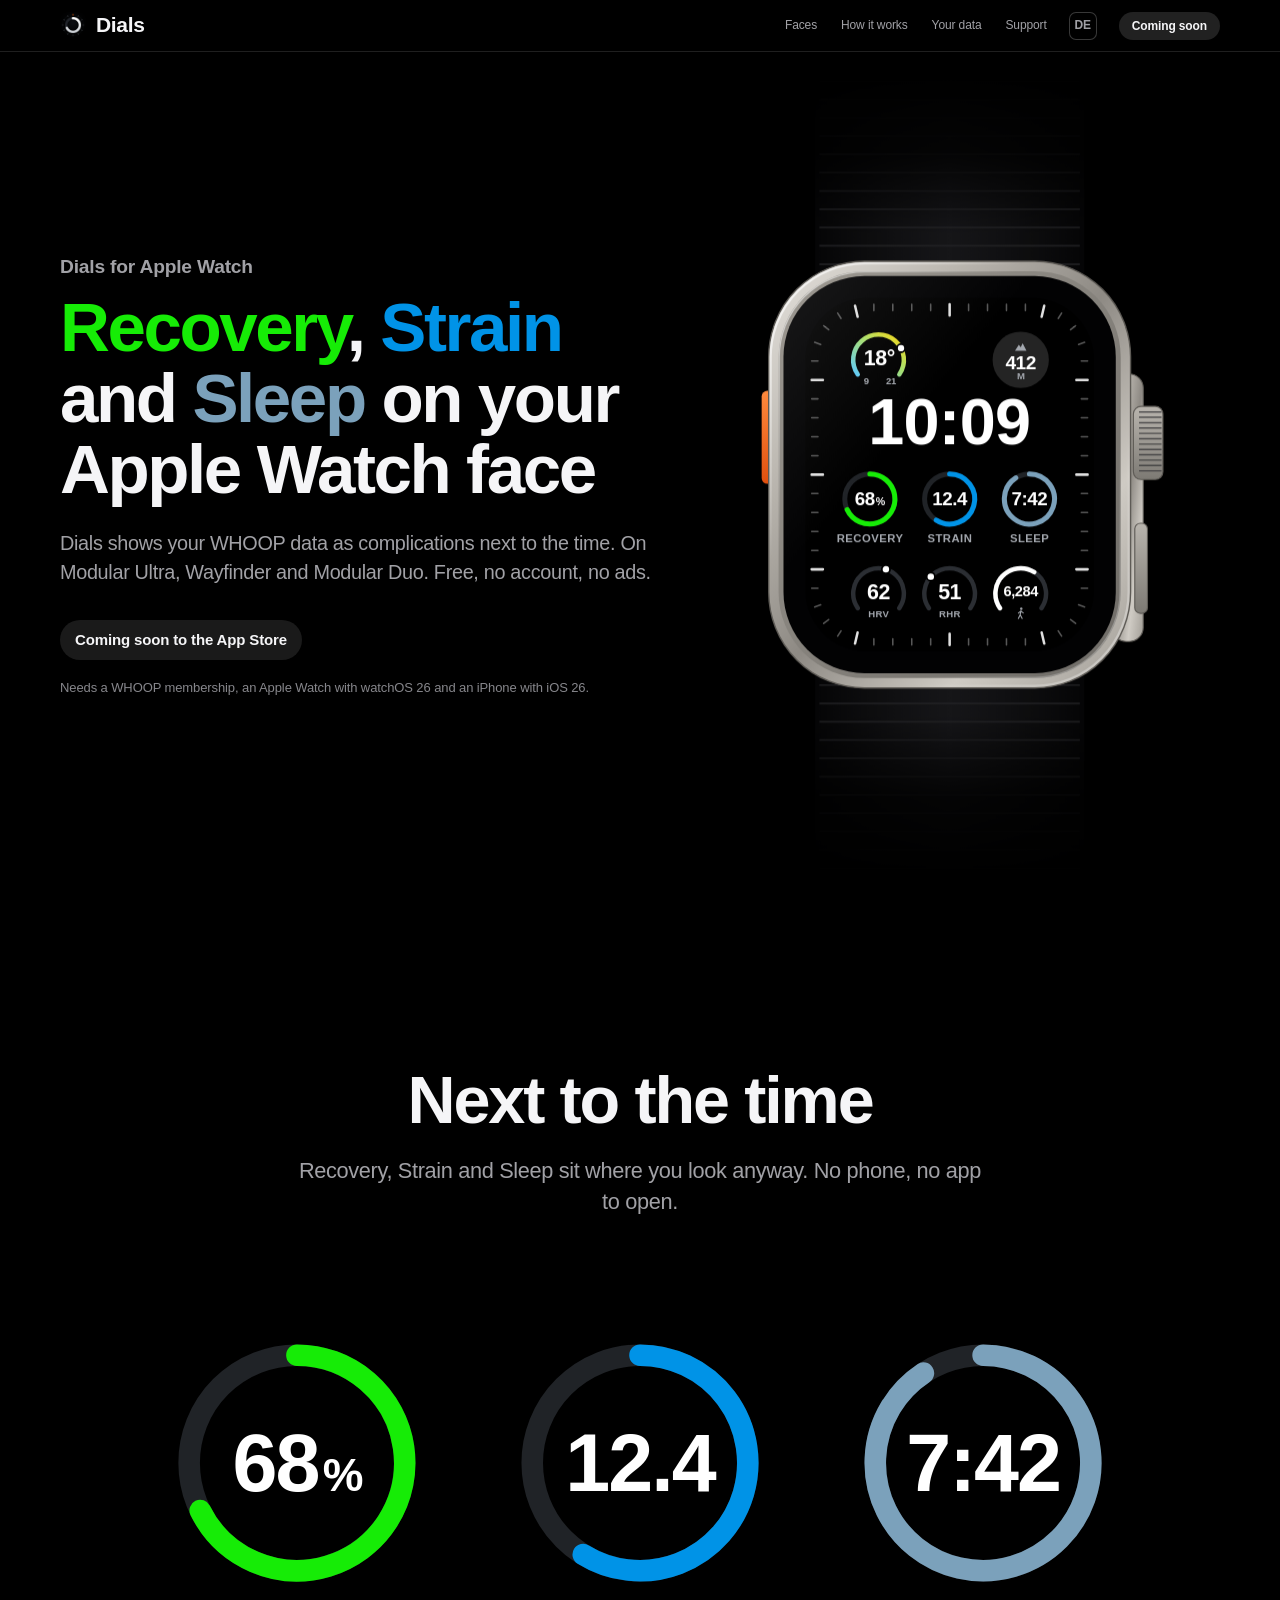
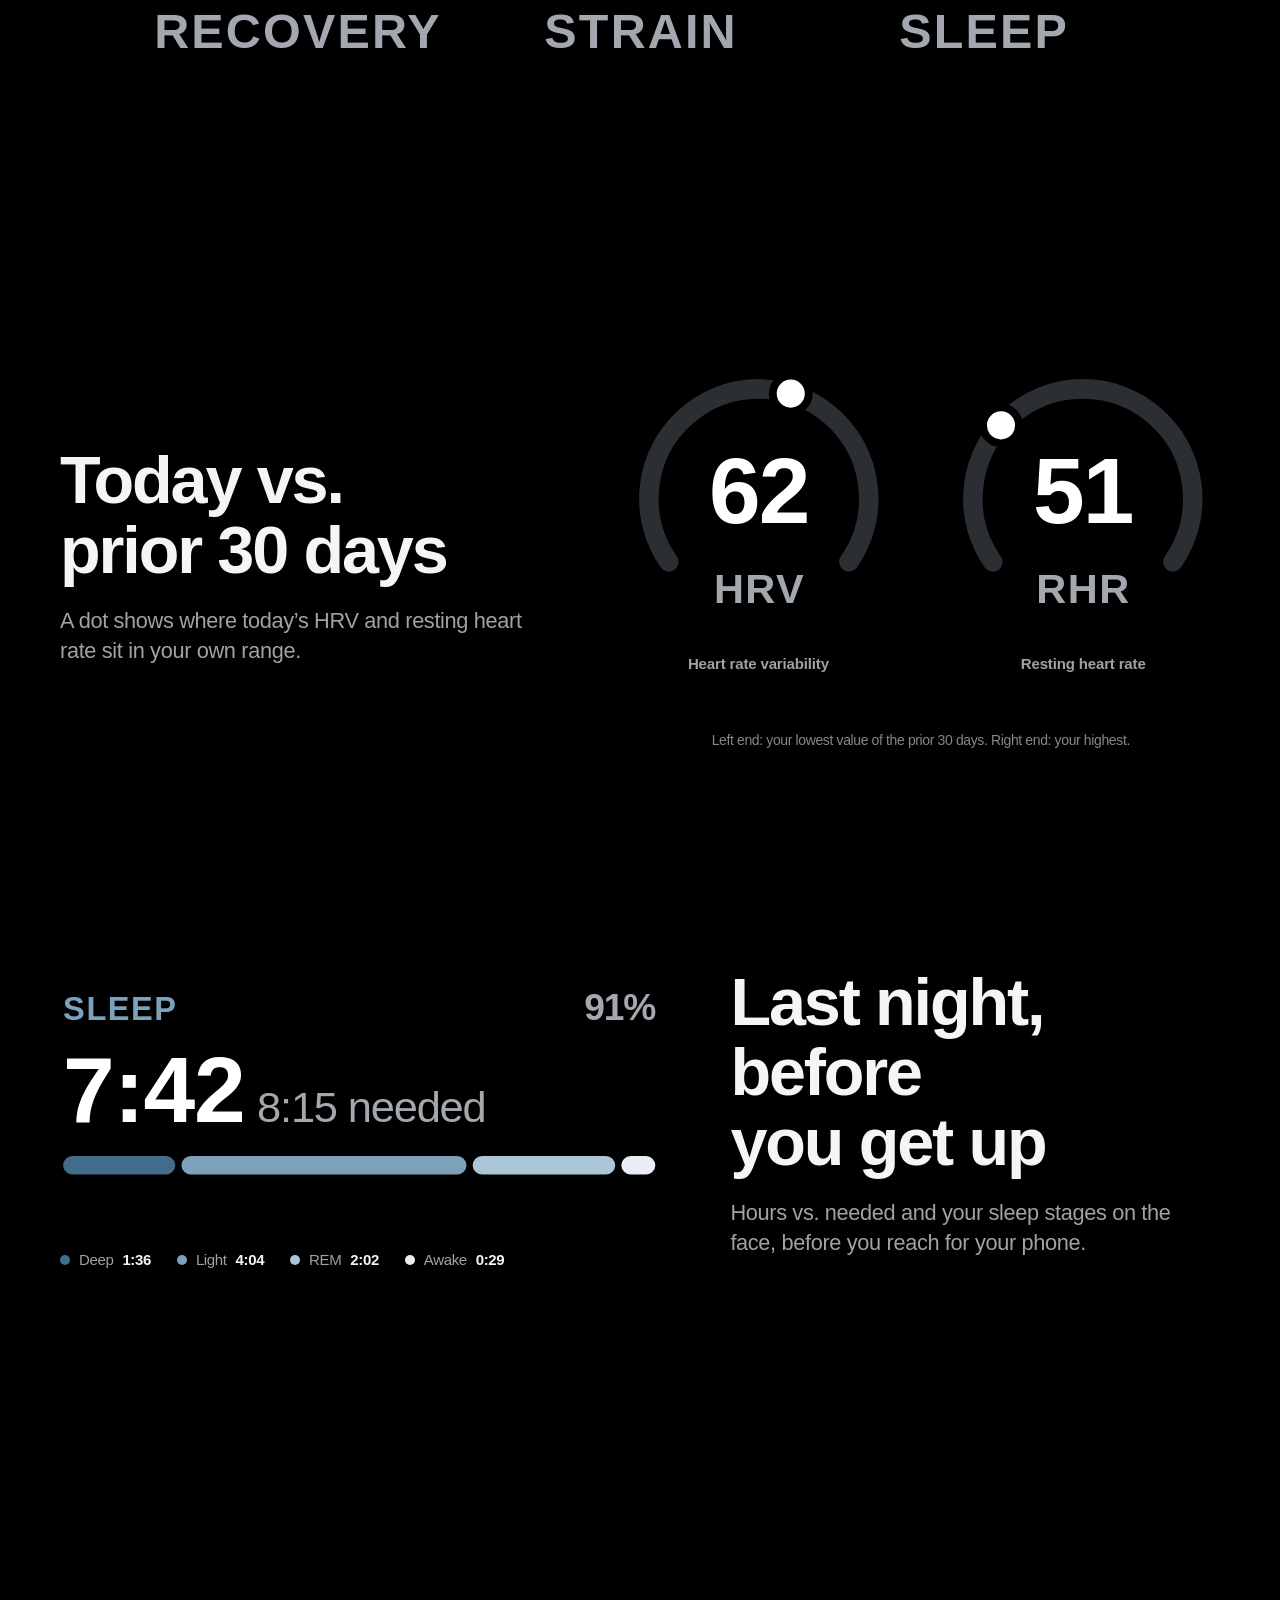
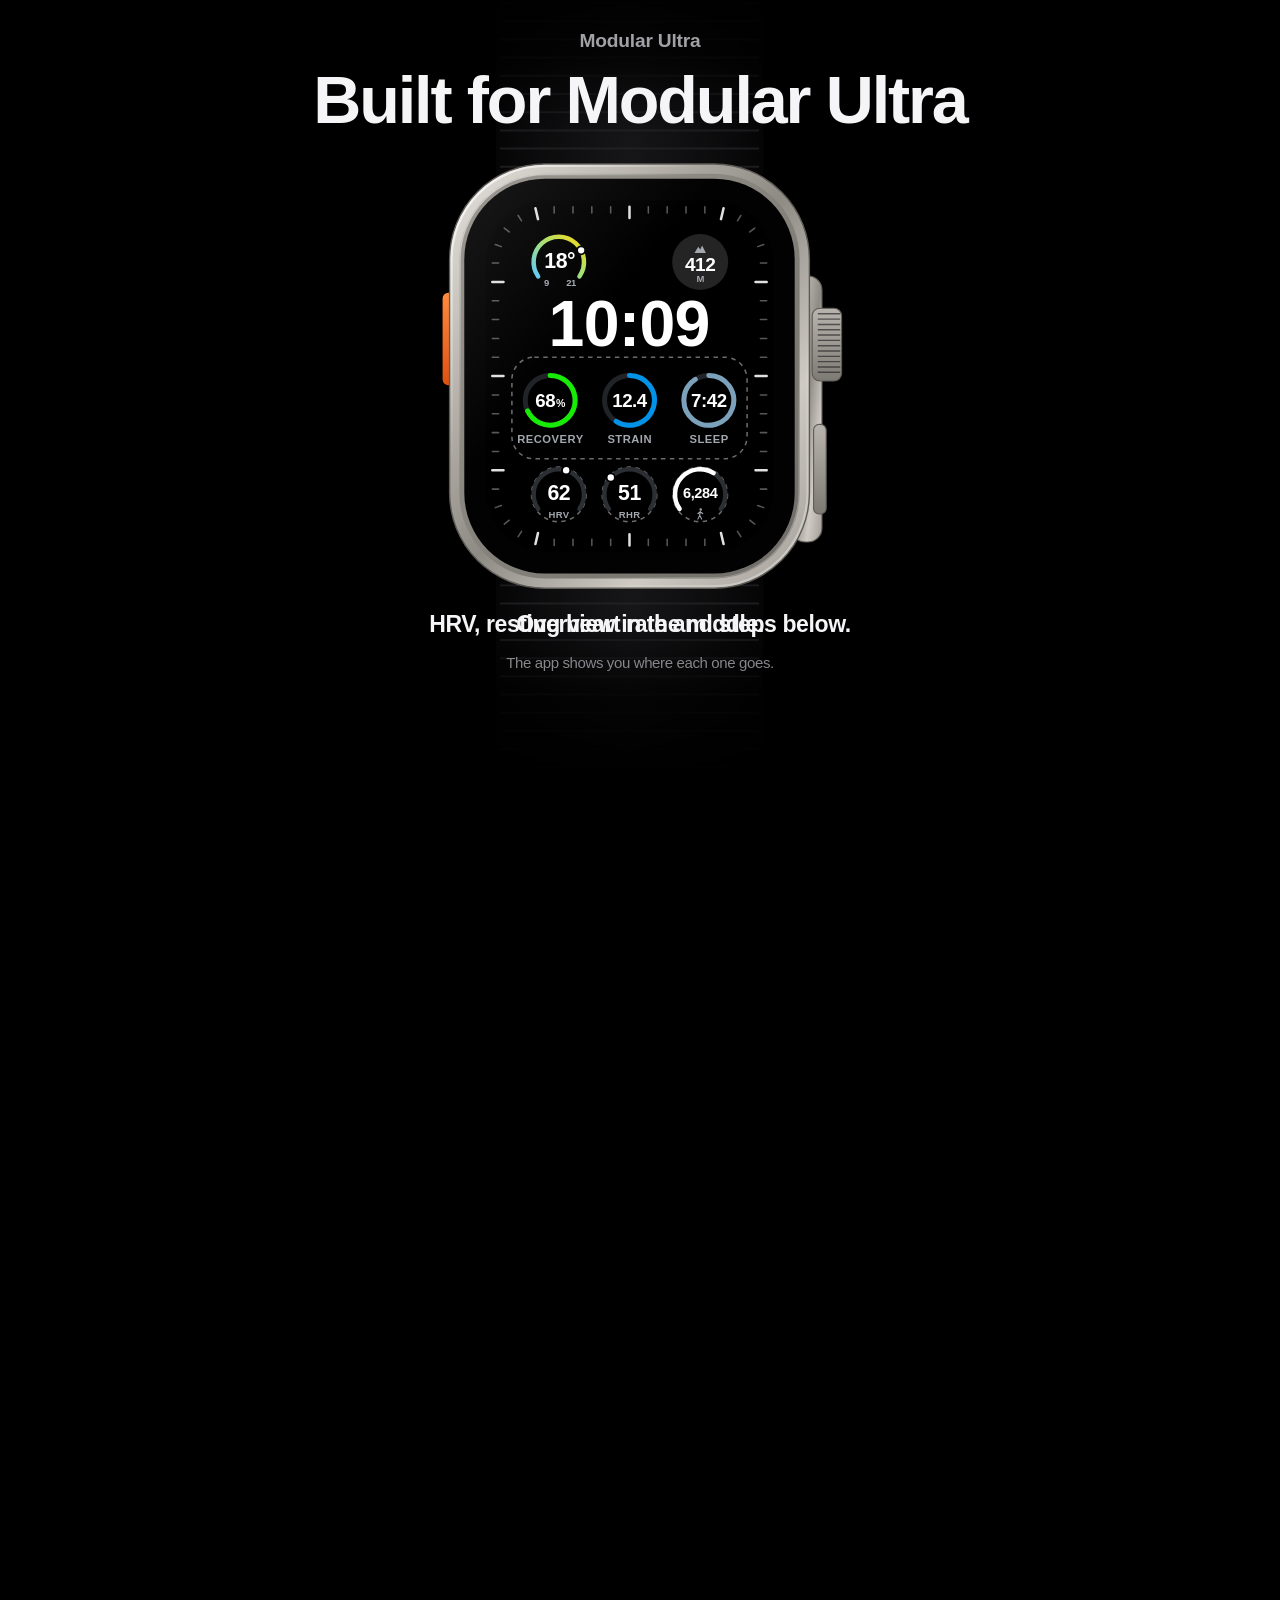
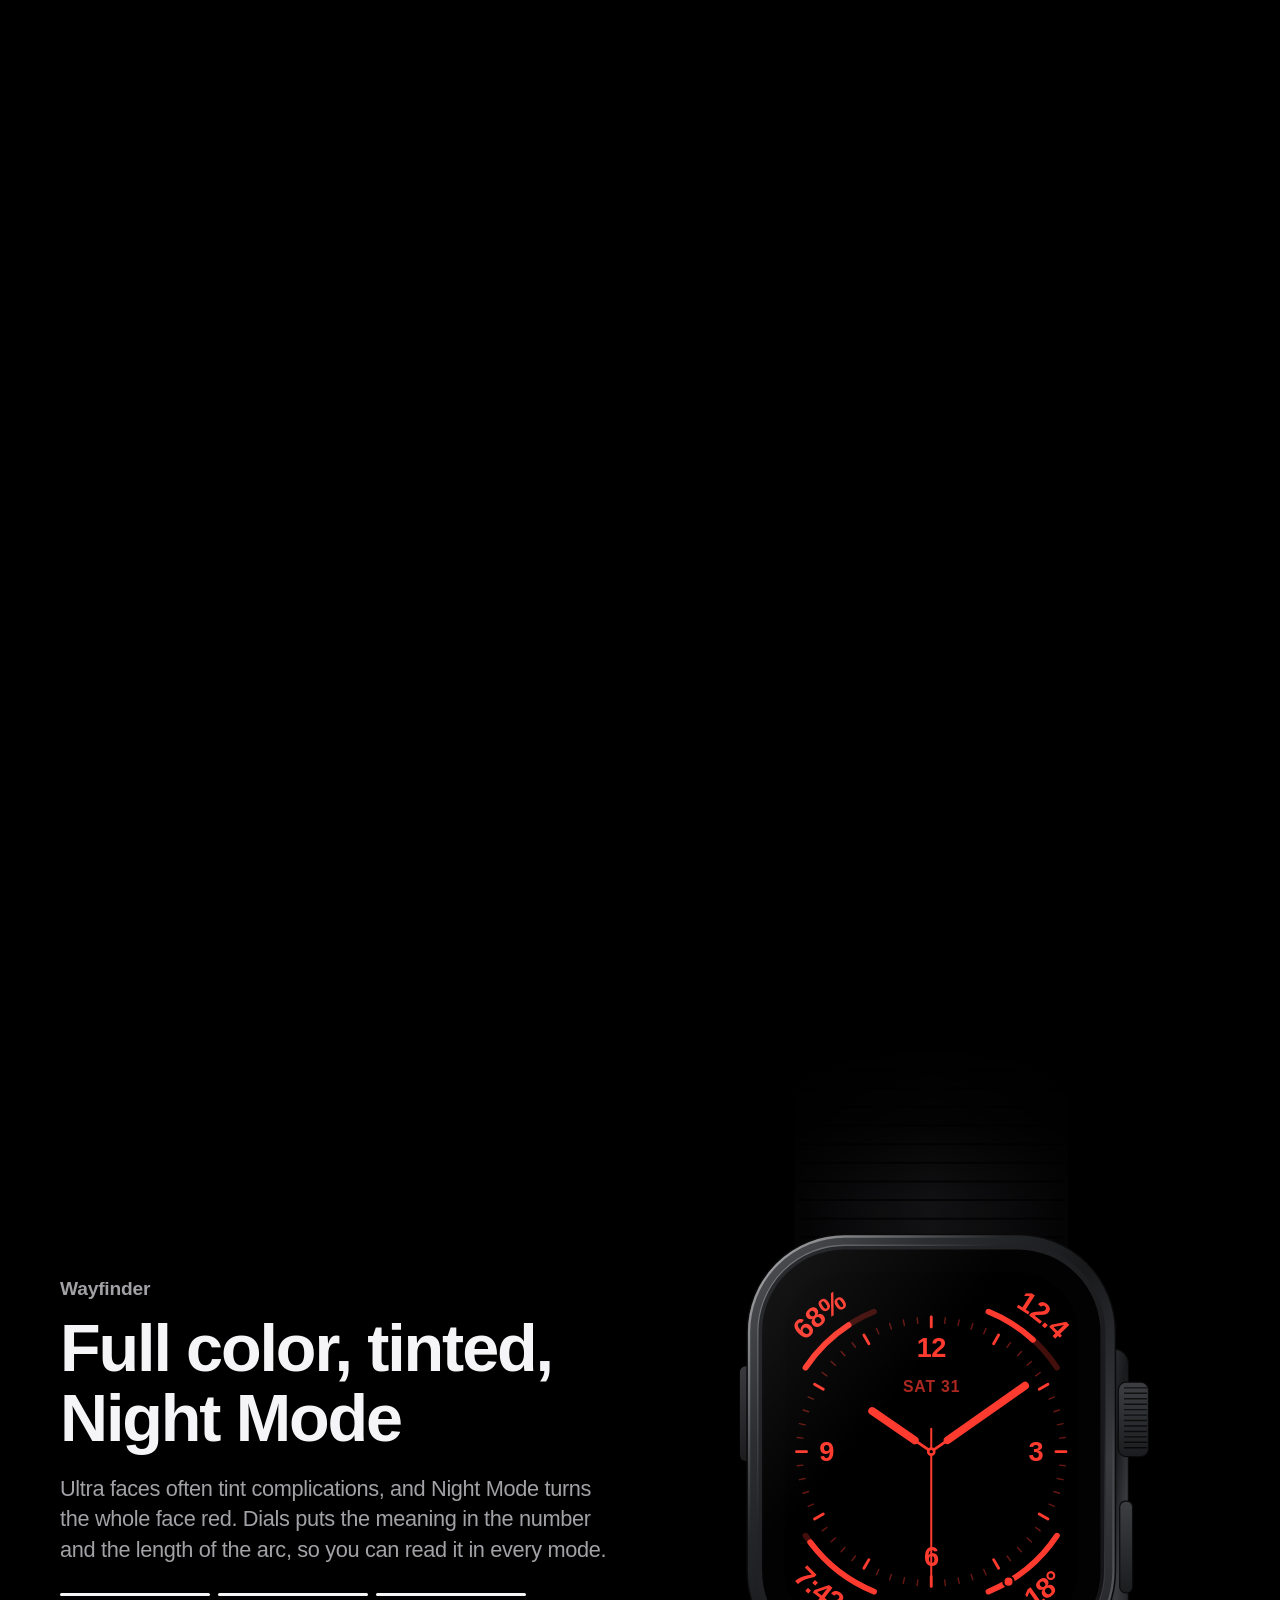
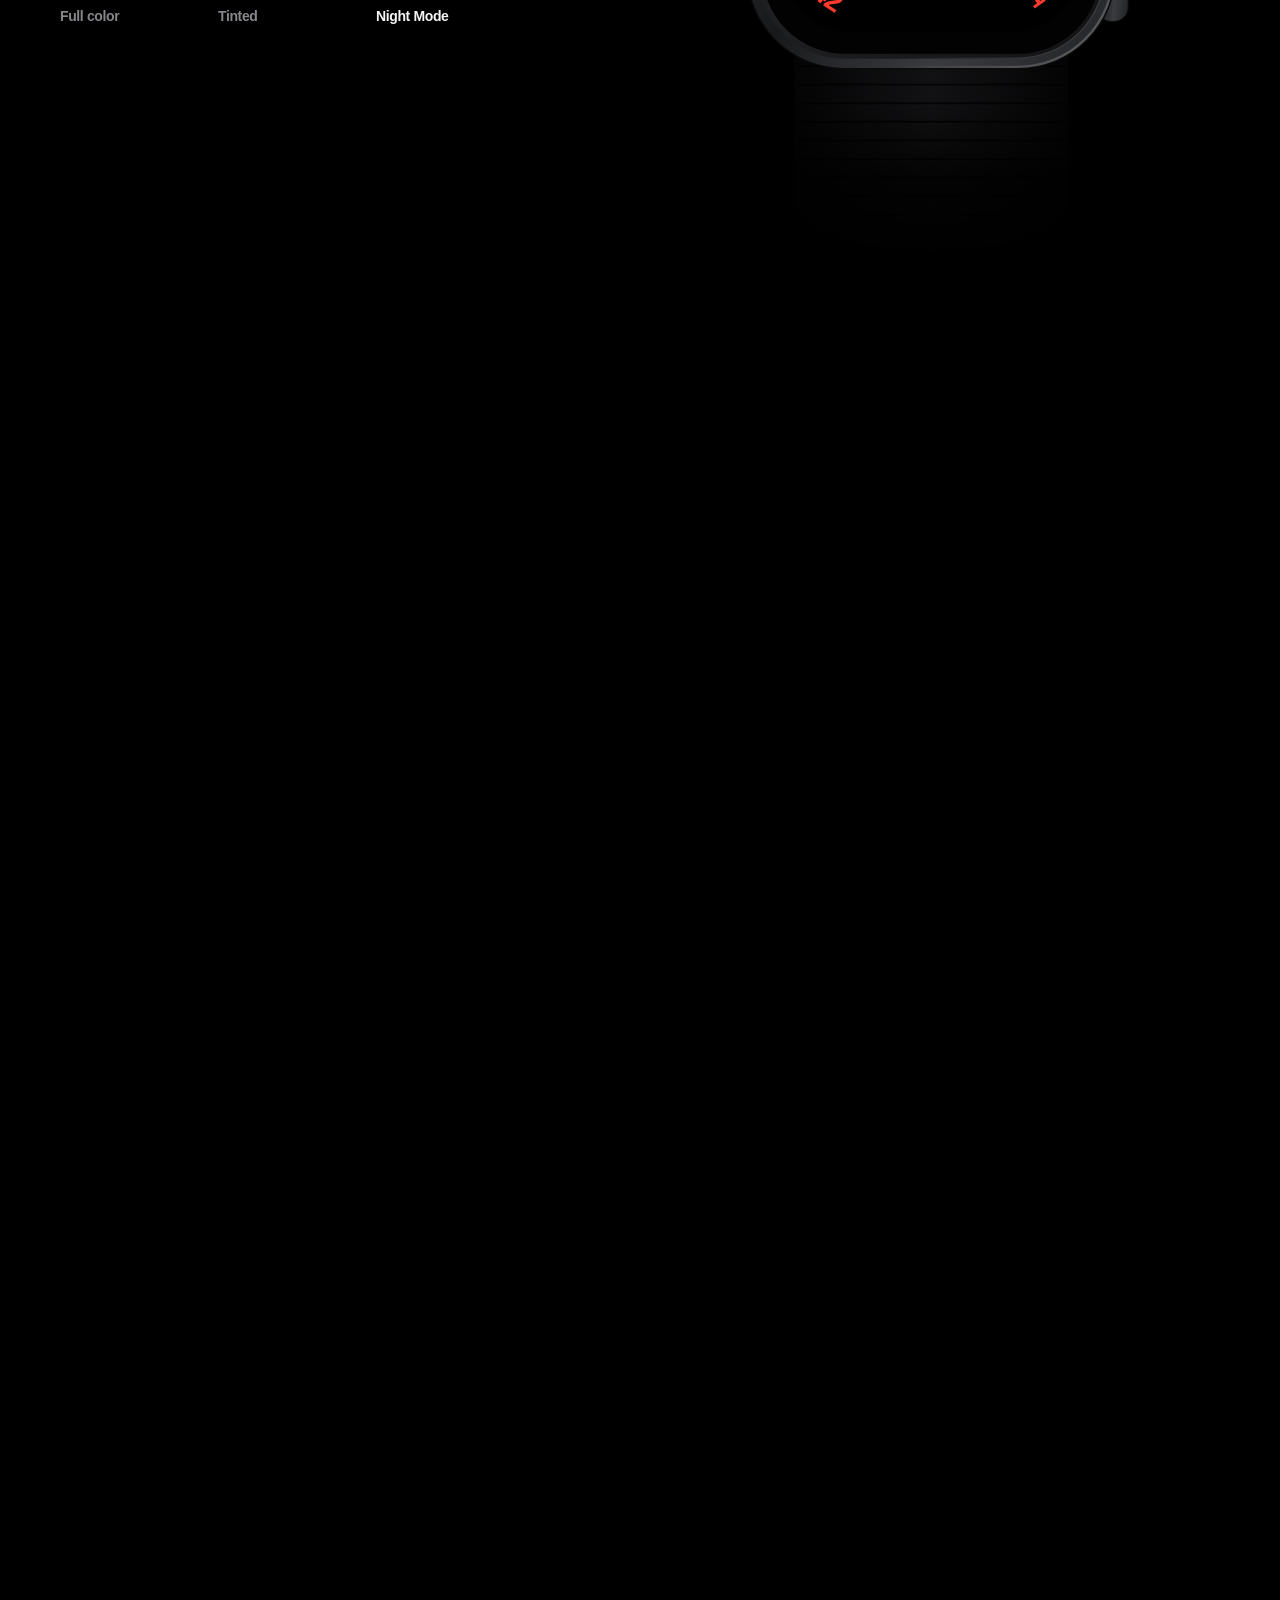
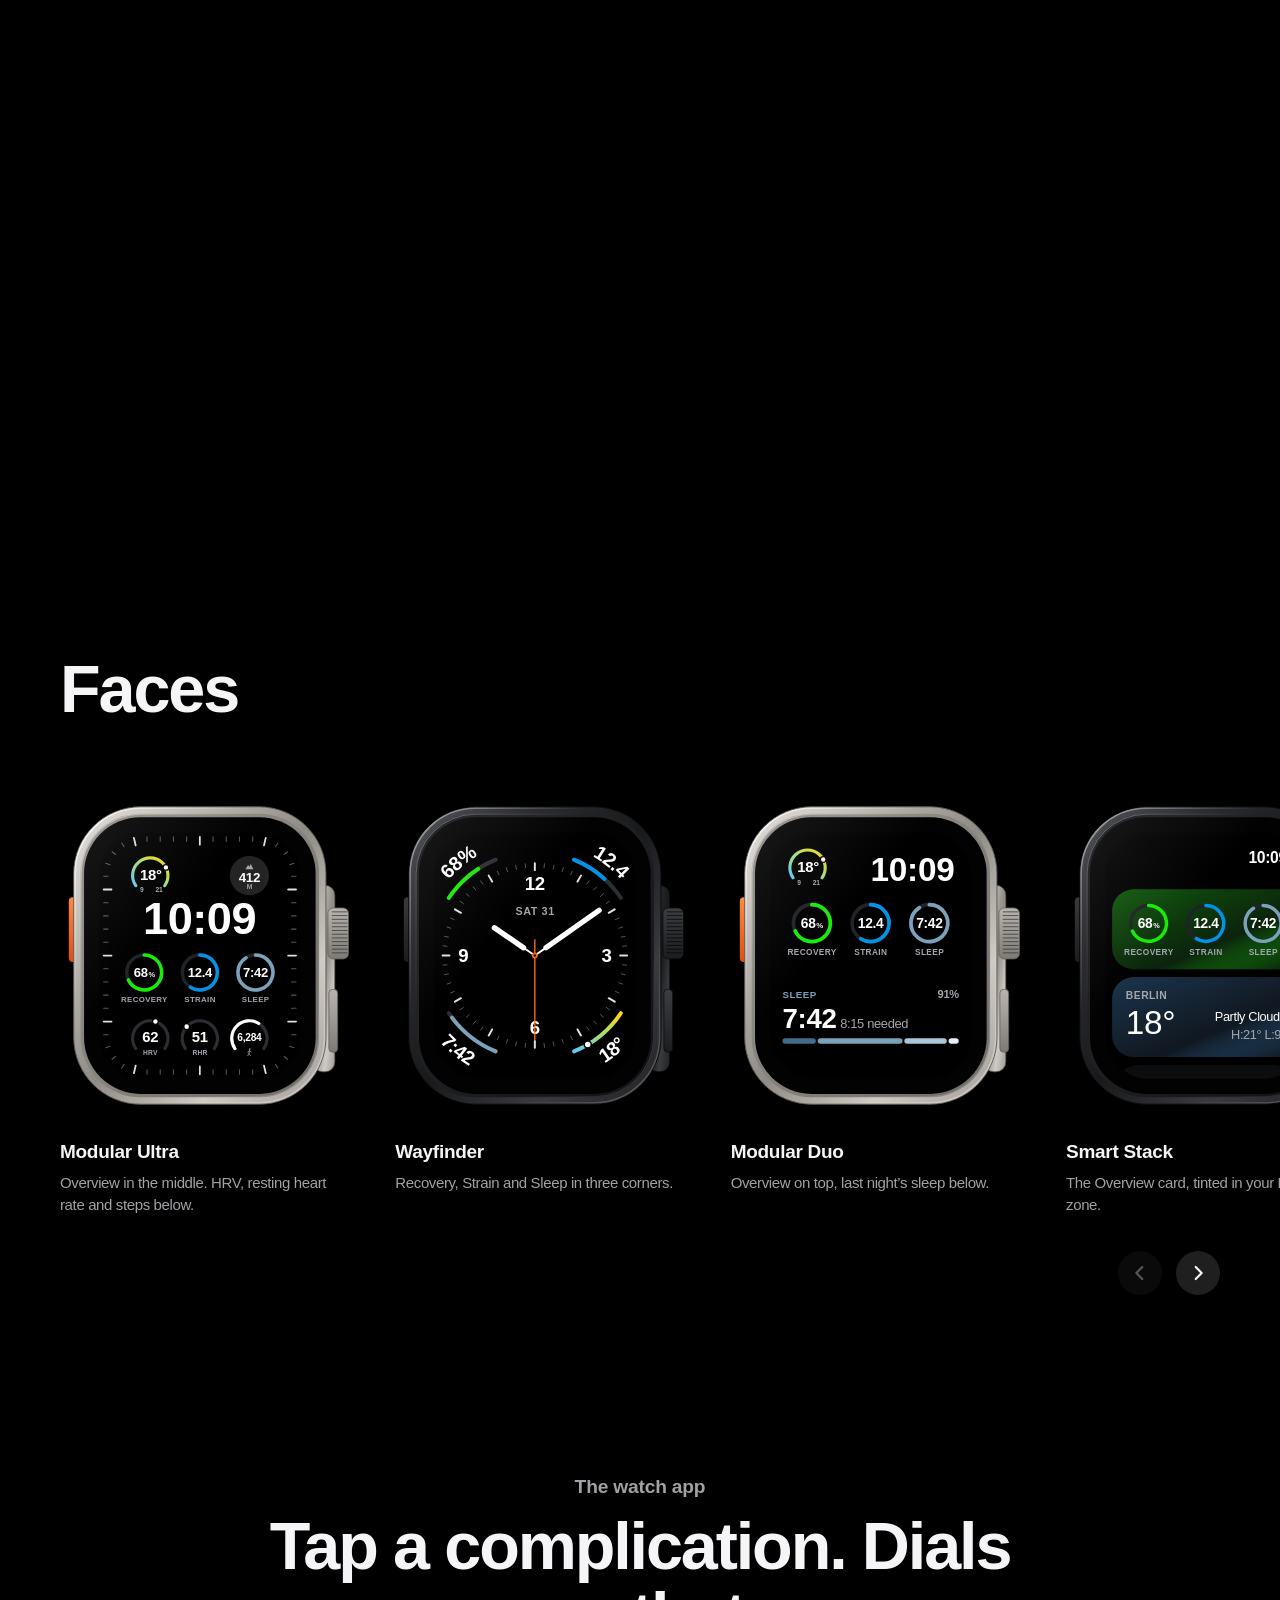
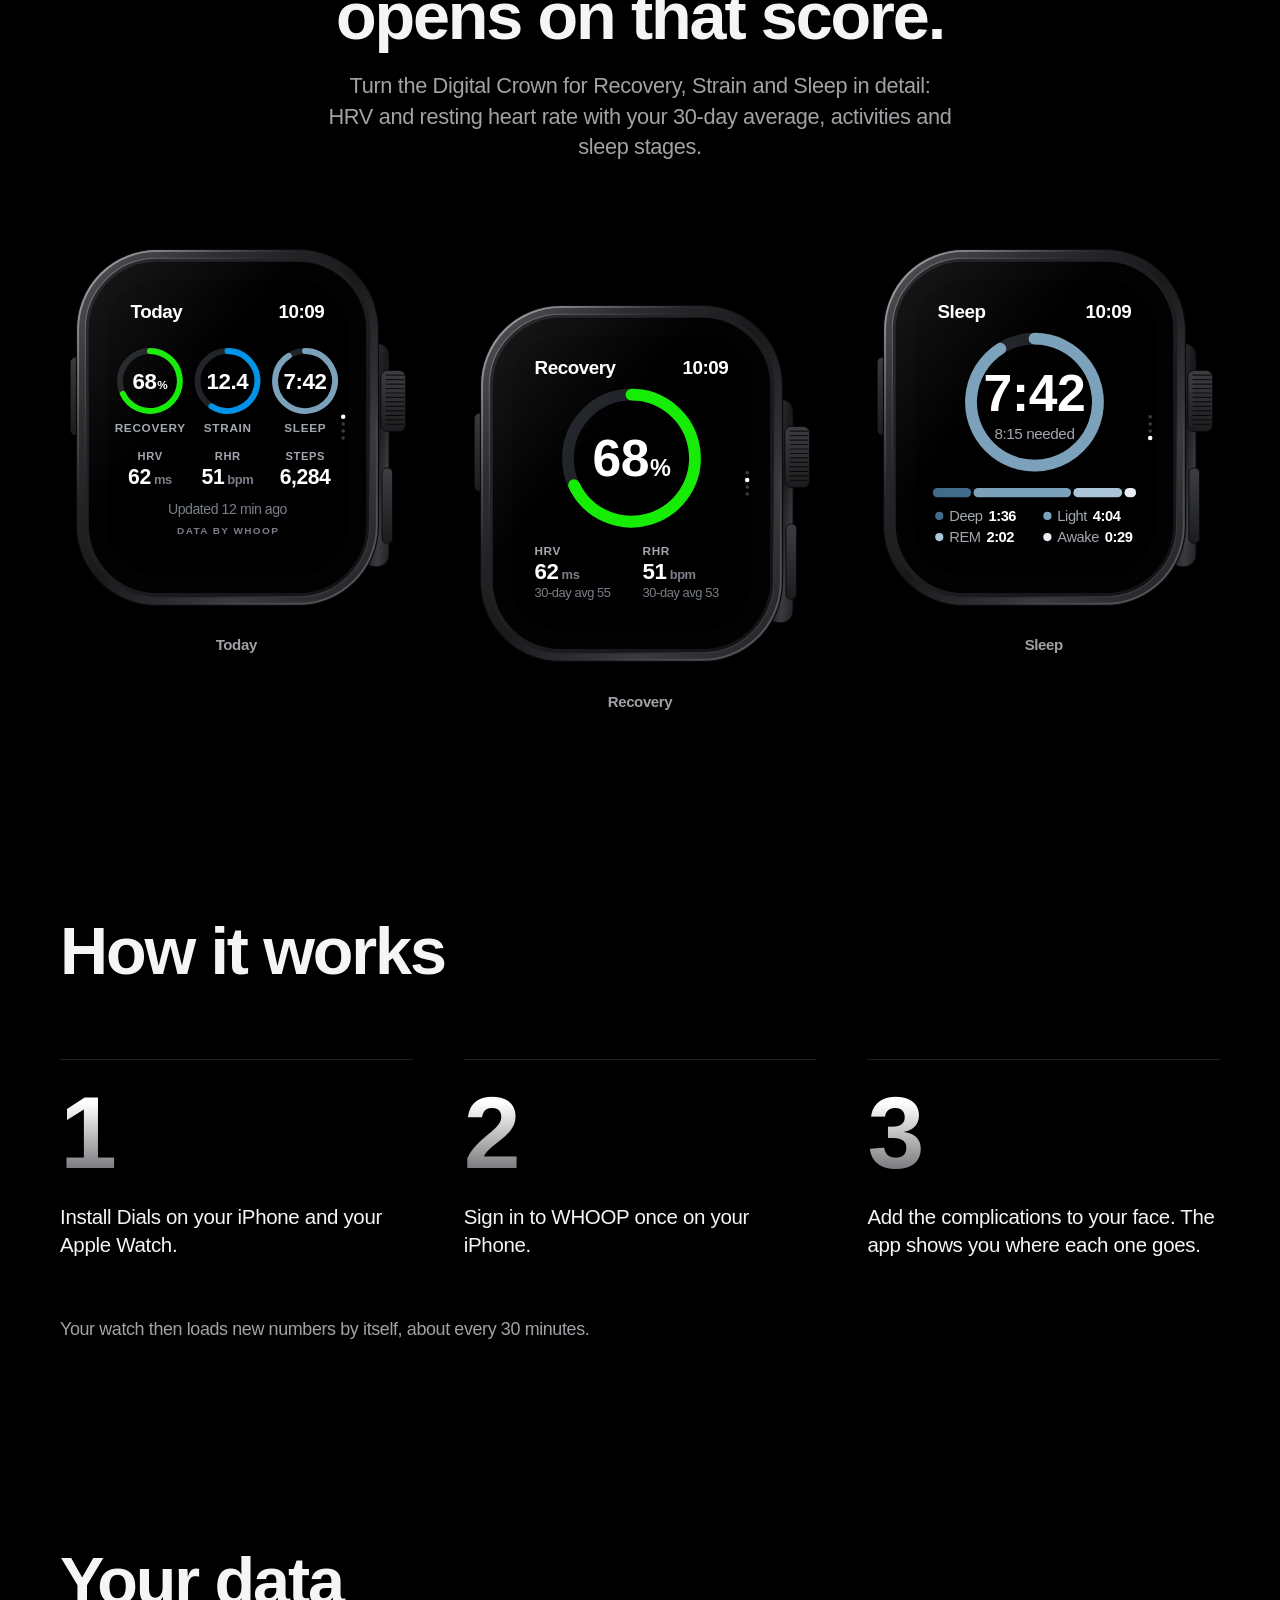
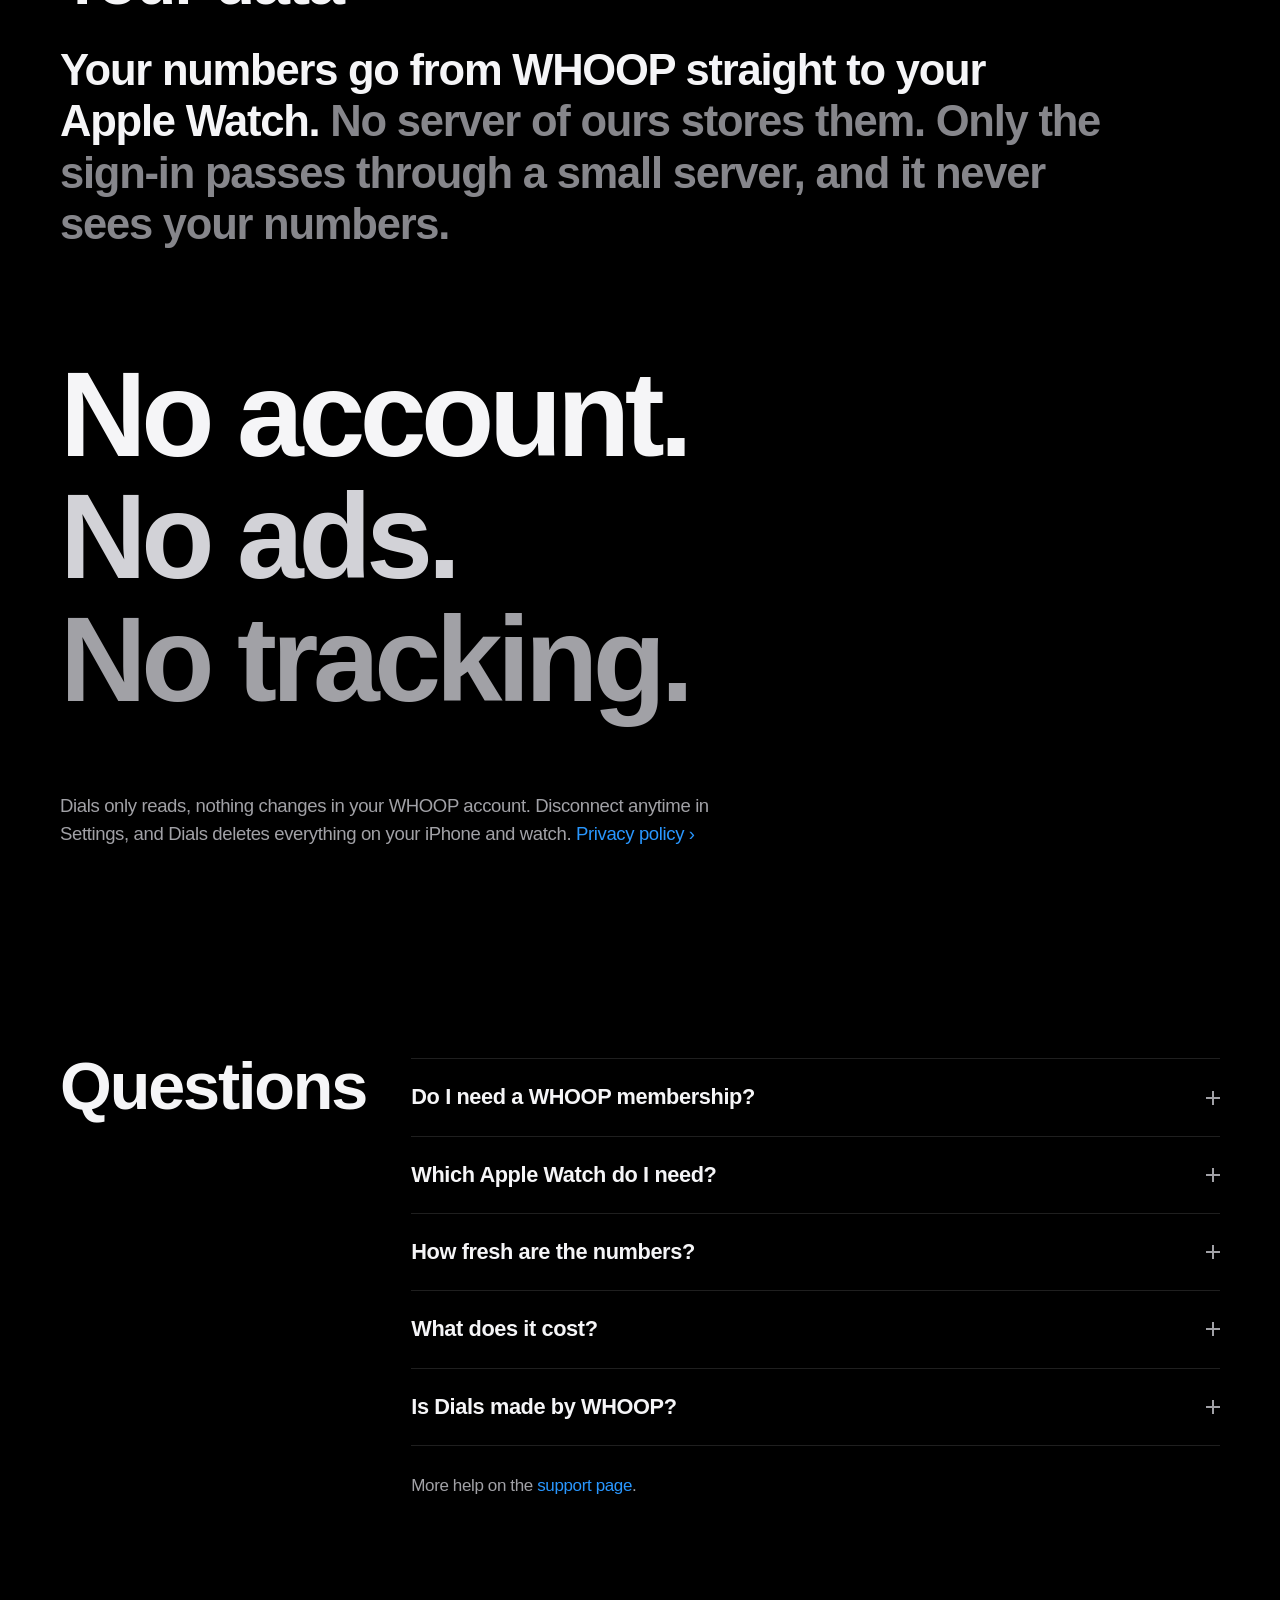
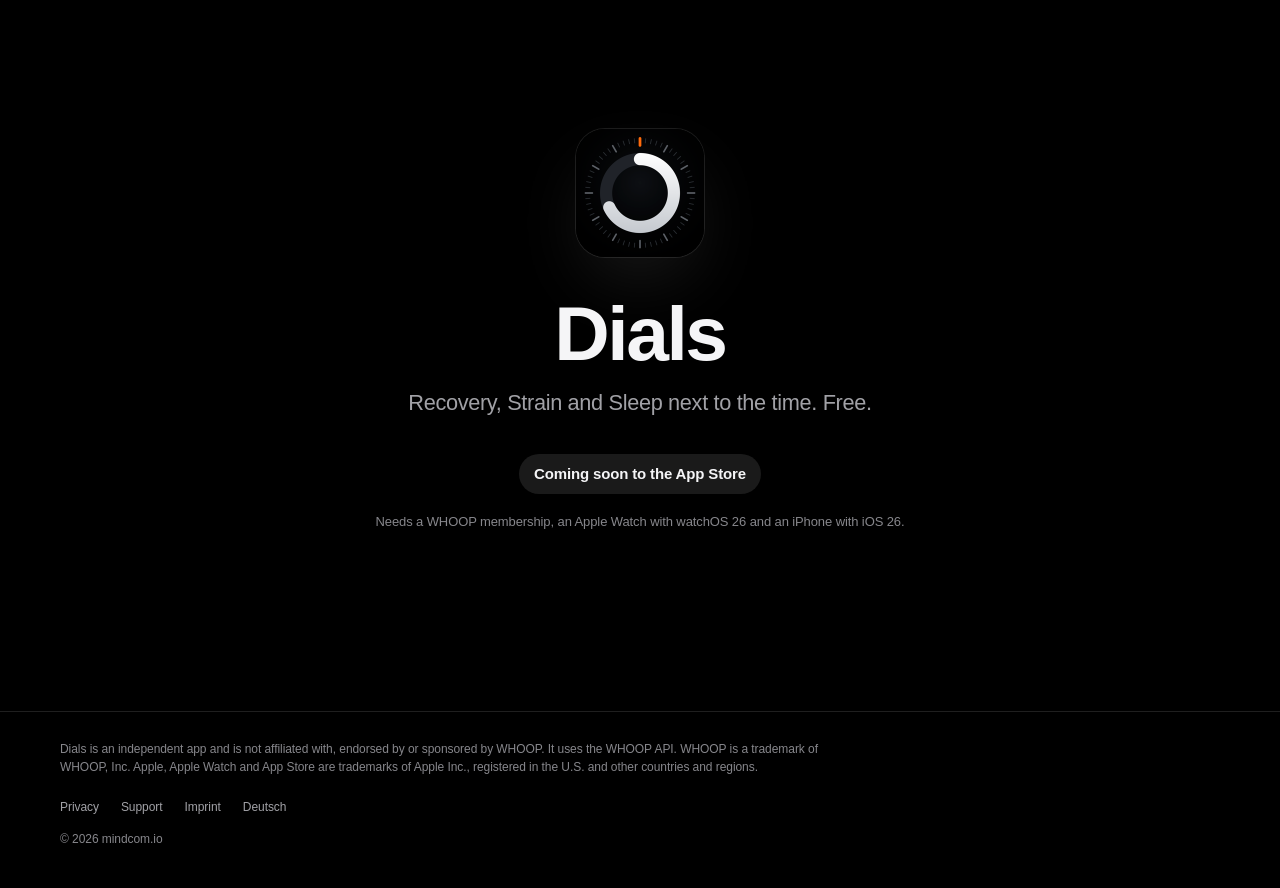
==== commit d6d600d8: "Dials: describe the encrypted refresh answer in the privacy policy Co-Authored-By: Claude Opus 5.5 <" ====
--- a/dials/index.html
+++ b/dials/index.html
@@ -180,7 +180,7 @@
 <div class="wrap">
 <div class="data-copy" data-reveal>
 <h2 class="title" id="data-h">Your data</h2>
-<p class="data-lead">Your numbers go from WHOOP straight to your Apple Watch. <span>No server of ours stores them. Only the sign-in passes through a small server that keeps nothing.</span></p>
+<p class="data-lead">Your numbers go from WHOOP straight to your Apple Watch. <span>No server of ours stores them. Only the sign-in passes through a small server, and it never sees your numbers.</span></p>
 </div>
 <ul class="trio"><li data-reveal style="--i:0">No account.</li><li data-reveal style="--i:1">No ads.</li><li data-reveal style="--i:2">No tracking.</li></ul>
 <p class="data-p" data-reveal>Dials only reads, nothing changes in your WHOOP account. Disconnect anytime in Settings, and Dials deletes everything on your iPhone and watch. <a class="more" href="privacy/">Privacy policy</a></p>
